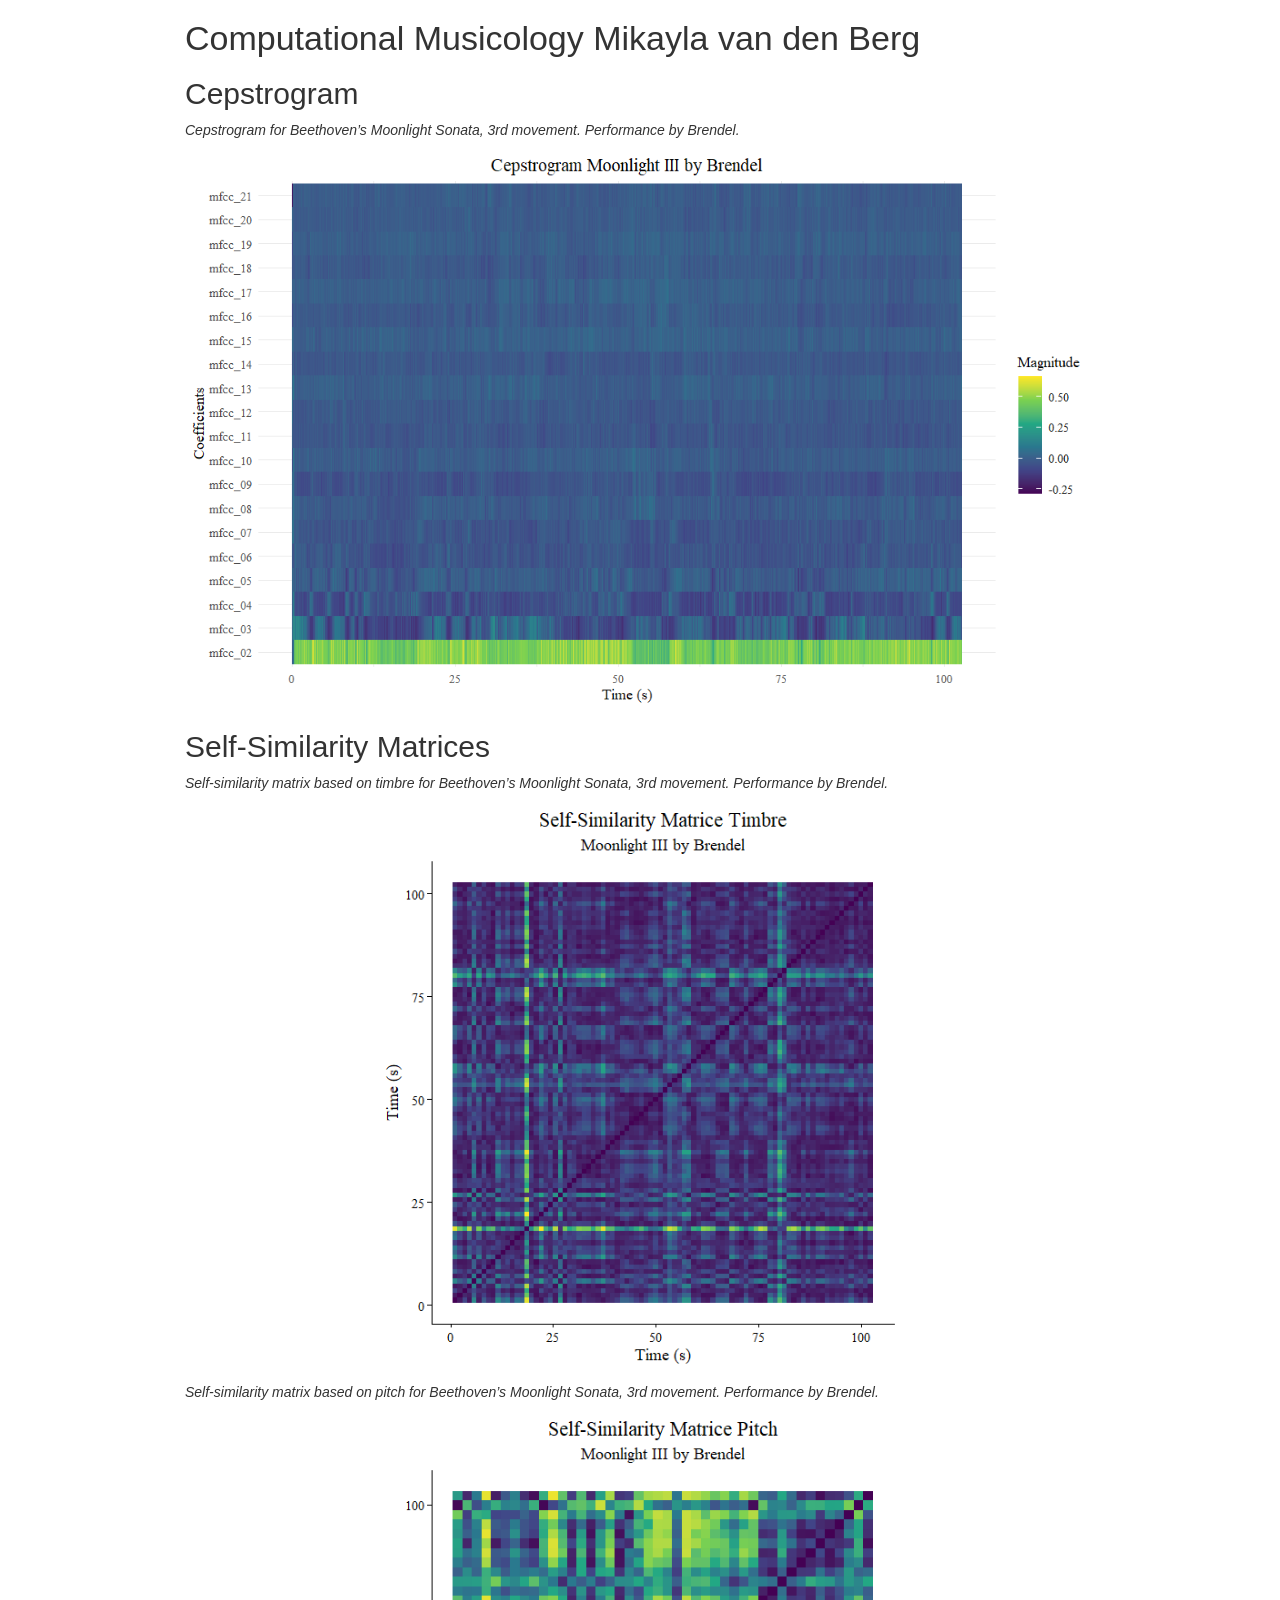
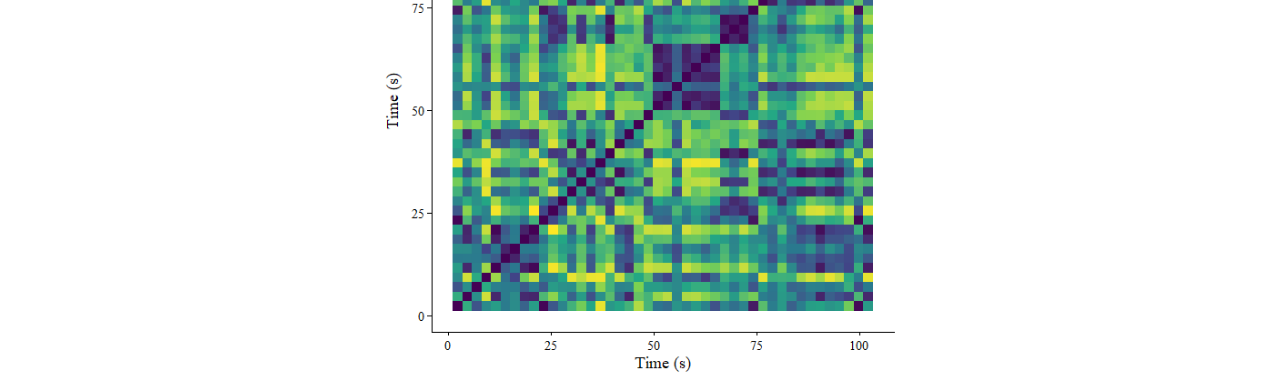
==== README.html @ 820a2ef9 "Initial Commit" ====
<!DOCTYPE html>

<html>

<head>

<meta charset="utf-8" />
<meta name="generator" content="pandoc" />
<meta http-equiv="X-UA-Compatible" content="IE=EDGE" />




<title>README</title>

<script>// Pandoc 2.9 adds attributes on both header and div. We remove the former (to
// be compatible with the behavior of Pandoc < 2.8).
document.addEventListener('DOMContentLoaded', function(e) {
  var hs = document.querySelectorAll("div.section[class*='level'] > :first-child");
  var i, h, a;
  for (i = 0; i < hs.length; i++) {
    h = hs[i];
    if (!/^h[1-6]$/i.test(h.tagName)) continue;  // it should be a header h1-h6
    a = h.attributes;
    while (a.length > 0) h.removeAttribute(a[0].name);
  }
});
</script>
<script>/*! jQuery v3.6.0 | (c) OpenJS Foundation and other contributors | jquery.org/license */
!function(e,t){"use strict";"object"==typeof module&&"object"==typeof module.exports?module.exports=e.document?t(e,!0):function(e){if(!e.document)throw new Error("jQuery requires a window with a document");return t(e)}:t(e)}("undefined"!=typeof window?window:this,function(C,e){"use strict";var t=[],r=Object.getPrototypeOf,s=t.slice,g=t.flat?function(e){return t.flat.call(e)}:function(e){return t.concat.apply([],e)},u=t.push,i=t.indexOf,n={},o=n.toString,v=n.hasOwnProperty,a=v.toString,l=a.call(Object),y={},m=function(e){return"function"==typeof e&&"number"!=typeof e.nodeType&&"function"!=typeof e.item},x=function(e){return null!=e&&e===e.window},E=C.document,c={type:!0,src:!0,nonce:!0,noModule:!0};function b(e,t,n){var r,i,o=(n=n||E).createElement("script");if(o.text=e,t)for(r in c)(i=t[r]||t.getAttribute&&t.getAttribute(r))&&o.setAttribute(r,i);n.head.appendChild(o).parentNode.removeChild(o)}function w(e){return null==e?e+"":"object"==typeof e||"function"==typeof e?n[o.call(e)]||"object":typeof e}var f="3.6.0",S=function(e,t){return new S.fn.init(e,t)};function p(e){var t=!!e&&"length"in e&&e.length,n=w(e);return!m(e)&&!x(e)&&("array"===n||0===t||"number"==typeof t&&0<t&&t-1 in e)}S.fn=S.prototype={jquery:f,constructor:S,length:0,toArray:function(){return s.call(this)},get:function(e){return null==e?s.call(this):e<0?this[e+this.length]:this[e]},pushStack:function(e){var t=S.merge(this.constructor(),e);return t.prevObject=this,t},each:function(e){return S.each(this,e)},map:function(n){return this.pushStack(S.map(this,function(e,t){return n.call(e,t,e)}))},slice:function(){return this.pushStack(s.apply(this,arguments))},first:function(){return this.eq(0)},last:function(){return this.eq(-1)},even:function(){return this.pushStack(S.grep(this,function(e,t){return(t+1)%2}))},odd:function(){return this.pushStack(S.grep(this,function(e,t){return t%2}))},eq:function(e){var t=this.length,n=+e+(e<0?t:0);return this.pushStack(0<=n&&n<t?[this[n]]:[])},end:function(){return this.prevObject||this.constructor()},push:u,sort:t.sort,splice:t.splice},S.extend=S.fn.extend=function(){var e,t,n,r,i,o,a=arguments[0]||{},s=1,u=arguments.length,l=!1;for("boolean"==typeof a&&(l=a,a=arguments[s]||{},s++),"object"==typeof a||m(a)||(a={}),s===u&&(a=this,s--);s<u;s++)if(null!=(e=arguments[s]))for(t in e)r=e[t],"__proto__"!==t&&a!==r&&(l&&r&&(S.isPlainObject(r)||(i=Array.isArray(r)))?(n=a[t],o=i&&!Array.isArray(n)?[]:i||S.isPlainObject(n)?n:{},i=!1,a[t]=S.extend(l,o,r)):void 0!==r&&(a[t]=r));return a},S.extend({expando:"jQuery"+(f+Math.random()).replace(/\D/g,""),isReady:!0,error:function(e){throw new Error(e)},noop:function(){},isPlainObject:function(e){var t,n;return!(!e||"[object Object]"!==o.call(e))&&(!(t=r(e))||"function"==typeof(n=v.call(t,"constructor")&&t.constructor)&&a.call(n)===l)},isEmptyObject:function(e){var t;for(t in e)return!1;return!0},globalEval:function(e,t,n){b(e,{nonce:t&&t.nonce},n)},each:function(e,t){var n,r=0;if(p(e)){for(n=e.length;r<n;r++)if(!1===t.call(e[r],r,e[r]))break}else for(r in e)if(!1===t.call(e[r],r,e[r]))break;return e},makeArray:function(e,t){var n=t||[];return null!=e&&(p(Object(e))?S.merge(n,"string"==typeof e?[e]:e):u.call(n,e)),n},inArray:function(e,t,n){return null==t?-1:i.call(t,e,n)},merge:function(e,t){for(var n=+t.length,r=0,i=e.length;r<n;r++)e[i++]=t[r];return e.length=i,e},grep:function(e,t,n){for(var r=[],i=0,o=e.length,a=!n;i<o;i++)!t(e[i],i)!==a&&r.push(e[i]);return r},map:function(e,t,n){var r,i,o=0,a=[];if(p(e))for(r=e.length;o<r;o++)null!=(i=t(e[o],o,n))&&a.push(i);else for(o in e)null!=(i=t(e[o],o,n))&&a.push(i);return g(a)},guid:1,support:y}),"function"==typeof Symbol&&(S.fn[Symbol.iterator]=t[Symbol.iterator]),S.each("Boolean Number String Function Array Date RegExp Object Error Symbol".split(" "),function(e,t){n["[object "+t+"]"]=t.toLowerCase()});var d=function(n){var e,d,b,o,i,h,f,g,w,u,l,T,C,a,E,v,s,c,y,S="sizzle"+1*new Date,p=n.document,k=0,r=0,m=ue(),x=ue(),A=ue(),N=ue(),j=function(e,t){return e===t&&(l=!0),0},D={}.hasOwnProperty,t=[],q=t.pop,L=t.push,H=t.push,O=t.slice,P=function(e,t){for(var n=0,r=e.length;n<r;n++)if(e[n]===t)return n;return-1},R="checked|selected|async|autofocus|autoplay|controls|defer|disabled|hidden|ismap|loop|multiple|open|readonly|required|scoped",M="[\\x20\\t\\r\\n\\f]",I="(?:\\\\[\\da-fA-F]{1,6}"+M+"?|\\\\[^\\r\\n\\f]|[\\w-]|[^\0-\\x7f])+",W="\\["+M+"*("+I+")(?:"+M+"*([*^$|!~]?=)"+M+"*(?:'((?:\\\\.|[^\\\\'])*)'|\"((?:\\\\.|[^\\\\\"])*)\"|("+I+"))|)"+M+"*\\]",F=":("+I+")(?:\\((('((?:\\\\.|[^\\\\'])*)'|\"((?:\\\\.|[^\\\\\"])*)\")|((?:\\\\.|[^\\\\()[\\]]|"+W+")*)|.*)\\)|)",B=new RegExp(M+"+","g"),$=new RegExp("^"+M+"+|((?:^|[^\\\\])(?:\\\\.)*)"+M+"+$","g"),_=new RegExp("^"+M+"*,"+M+"*"),z=new RegExp("^"+M+"*([>+~]|"+M+")"+M+"*"),U=new RegExp(M+"|>"),X=new RegExp(F),V=new RegExp("^"+I+"$"),G={ID:new RegExp("^#("+I+")"),CLASS:new RegExp("^\\.("+I+")"),TAG:new RegExp("^("+I+"|[*])"),ATTR:new RegExp("^"+W),PSEUDO:new RegExp("^"+F),CHILD:new RegExp("^:(only|first|last|nth|nth-last)-(child|of-type)(?:\\("+M+"*(even|odd|(([+-]|)(\\d*)n|)"+M+"*(?:([+-]|)"+M+"*(\\d+)|))"+M+"*\\)|)","i"),bool:new RegExp("^(?:"+R+")$","i"),needsContext:new RegExp("^"+M+"*[>+~]|:(even|odd|eq|gt|lt|nth|first|last)(?:\\("+M+"*((?:-\\d)?\\d*)"+M+"*\\)|)(?=[^-]|$)","i")},Y=/HTML$/i,Q=/^(?:input|select|textarea|button)$/i,J=/^h\d$/i,K=/^[^{]+\{\s*\[native \w/,Z=/^(?:#([\w-]+)|(\w+)|\.([\w-]+))$/,ee=/[+~]/,te=new RegExp("\\\\[\\da-fA-F]{1,6}"+M+"?|\\\\([^\\r\\n\\f])","g"),ne=function(e,t){var n="0x"+e.slice(1)-65536;return t||(n<0?String.fromCharCode(n+65536):String.fromCharCode(n>>10|55296,1023&n|56320))},re=/([\0-\x1f\x7f]|^-?\d)|^-$|[^\0-\x1f\x7f-\uFFFF\w-]/g,ie=function(e,t){return t?"\0"===e?"\ufffd":e.slice(0,-1)+"\\"+e.charCodeAt(e.length-1).toString(16)+" ":"\\"+e},oe=function(){T()},ae=be(function(e){return!0===e.disabled&&"fieldset"===e.nodeName.toLowerCase()},{dir:"parentNode",next:"legend"});try{H.apply(t=O.call(p.childNodes),p.childNodes),t[p.childNodes.length].nodeType}catch(e){H={apply:t.length?function(e,t){L.apply(e,O.call(t))}:function(e,t){var n=e.length,r=0;while(e[n++]=t[r++]);e.length=n-1}}}function se(t,e,n,r){var i,o,a,s,u,l,c,f=e&&e.ownerDocument,p=e?e.nodeType:9;if(n=n||[],"string"!=typeof t||!t||1!==p&&9!==p&&11!==p)return n;if(!r&&(T(e),e=e||C,E)){if(11!==p&&(u=Z.exec(t)))if(i=u[1]){if(9===p){if(!(a=e.getElementById(i)))return n;if(a.id===i)return n.push(a),n}else if(f&&(a=f.getElementById(i))&&y(e,a)&&a.id===i)return n.push(a),n}else{if(u[2])return H.apply(n,e.getElementsByTagName(t)),n;if((i=u[3])&&d.getElementsByClassName&&e.getElementsByClassName)return H.apply(n,e.getElementsByClassName(i)),n}if(d.qsa&&!N[t+" "]&&(!v||!v.test(t))&&(1!==p||"object"!==e.nodeName.toLowerCase())){if(c=t,f=e,1===p&&(U.test(t)||z.test(t))){(f=ee.test(t)&&ye(e.parentNode)||e)===e&&d.scope||((s=e.getAttribute("id"))?s=s.replace(re,ie):e.setAttribute("id",s=S)),o=(l=h(t)).length;while(o--)l[o]=(s?"#"+s:":scope")+" "+xe(l[o]);c=l.join(",")}try{return H.apply(n,f.querySelectorAll(c)),n}catch(e){N(t,!0)}finally{s===S&&e.removeAttribute("id")}}}return g(t.replace($,"$1"),e,n,r)}function ue(){var r=[];return function e(t,n){return r.push(t+" ")>b.cacheLength&&delete e[r.shift()],e[t+" "]=n}}function le(e){return e[S]=!0,e}function ce(e){var t=C.createElement("fieldset");try{return!!e(t)}catch(e){return!1}finally{t.parentNode&&t.parentNode.removeChild(t),t=null}}function fe(e,t){var n=e.split("|"),r=n.length;while(r--)b.attrHandle[n[r]]=t}function pe(e,t){var n=t&&e,r=n&&1===e.nodeType&&1===t.nodeType&&e.sourceIndex-t.sourceIndex;if(r)return r;if(n)while(n=n.nextSibling)if(n===t)return-1;return e?1:-1}function de(t){return function(e){return"input"===e.nodeName.toLowerCase()&&e.type===t}}function he(n){return function(e){var t=e.nodeName.toLowerCase();return("input"===t||"button"===t)&&e.type===n}}function ge(t){return function(e){return"form"in e?e.parentNode&&!1===e.disabled?"label"in e?"label"in e.parentNode?e.parentNode.disabled===t:e.disabled===t:e.isDisabled===t||e.isDisabled!==!t&&ae(e)===t:e.disabled===t:"label"in e&&e.disabled===t}}function ve(a){return le(function(o){return o=+o,le(function(e,t){var n,r=a([],e.length,o),i=r.length;while(i--)e[n=r[i]]&&(e[n]=!(t[n]=e[n]))})})}function ye(e){return e&&"undefined"!=typeof e.getElementsByTagName&&e}for(e in d=se.support={},i=se.isXML=function(e){var t=e&&e.namespaceURI,n=e&&(e.ownerDocument||e).documentElement;return!Y.test(t||n&&n.nodeName||"HTML")},T=se.setDocument=function(e){var t,n,r=e?e.ownerDocument||e:p;return r!=C&&9===r.nodeType&&r.documentElement&&(a=(C=r).documentElement,E=!i(C),p!=C&&(n=C.defaultView)&&n.top!==n&&(n.addEventListener?n.addEventListener("unload",oe,!1):n.attachEvent&&n.attachEvent("onunload",oe)),d.scope=ce(function(e){return a.appendChild(e).appendChild(C.createElement("div")),"undefined"!=typeof e.querySelectorAll&&!e.querySelectorAll(":scope fieldset div").length}),d.attributes=ce(function(e){return e.className="i",!e.getAttribute("className")}),d.getElementsByTagName=ce(function(e){return e.appendChild(C.createComment("")),!e.getElementsByTagName("*").length}),d.getElementsByClassName=K.test(C.getElementsByClassName),d.getById=ce(function(e){return a.appendChild(e).id=S,!C.getElementsByName||!C.getElementsByName(S).length}),d.getById?(b.filter.ID=function(e){var t=e.replace(te,ne);return function(e){return e.getAttribute("id")===t}},b.find.ID=function(e,t){if("undefined"!=typeof t.getElementById&&E){var n=t.getElementById(e);return n?[n]:[]}}):(b.filter.ID=function(e){var n=e.replace(te,ne);return function(e){var t="undefined"!=typeof e.getAttributeNode&&e.getAttributeNode("id");return t&&t.value===n}},b.find.ID=function(e,t){if("undefined"!=typeof t.getElementById&&E){var n,r,i,o=t.getElementById(e);if(o){if((n=o.getAttributeNode("id"))&&n.value===e)return[o];i=t.getElementsByName(e),r=0;while(o=i[r++])if((n=o.getAttributeNode("id"))&&n.value===e)return[o]}return[]}}),b.find.TAG=d.getElementsByTagName?function(e,t){return"undefined"!=typeof t.getElementsByTagName?t.getElementsByTagName(e):d.qsa?t.querySelectorAll(e):void 0}:function(e,t){var n,r=[],i=0,o=t.getElementsByTagName(e);if("*"===e){while(n=o[i++])1===n.nodeType&&r.push(n);return r}return o},b.find.CLASS=d.getElementsByClassName&&function(e,t){if("undefined"!=typeof t.getElementsByClassName&&E)return t.getElementsByClassName(e)},s=[],v=[],(d.qsa=K.test(C.querySelectorAll))&&(ce(function(e){var t;a.appendChild(e).innerHTML="<a id='"+S+"'></a><select id='"+S+"-\r\\' msallowcapture=''><option selected=''></option></select>",e.querySelectorAll("[msallowcapture^='']").length&&v.push("[*^$]="+M+"*(?:''|\"\")"),e.querySelectorAll("[selected]").length||v.push("\\["+M+"*(?:value|"+R+")"),e.querySelectorAll("[id~="+S+"-]").length||v.push("~="),(t=C.createElement("input")).setAttribute("name",""),e.appendChild(t),e.querySelectorAll("[name='']").length||v.push("\\["+M+"*name"+M+"*="+M+"*(?:''|\"\")"),e.querySelectorAll(":checked").length||v.push(":checked"),e.querySelectorAll("a#"+S+"+*").length||v.push(".#.+[+~]"),e.querySelectorAll("\\\f"),v.push("[\\r\\n\\f]")}),ce(function(e){e.innerHTML="<a href='' disabled='disabled'></a><select disabled='disabled'><option/></select>";var t=C.createElement("input");t.setAttribute("type","hidden"),e.appendChild(t).setAttribute("name","D"),e.querySelectorAll("[name=d]").length&&v.push("name"+M+"*[*^$|!~]?="),2!==e.querySelectorAll(":enabled").length&&v.push(":enabled",":disabled"),a.appendChild(e).disabled=!0,2!==e.querySelectorAll(":disabled").length&&v.push(":enabled",":disabled"),e.querySelectorAll("*,:x"),v.push(",.*:")})),(d.matchesSelector=K.test(c=a.matches||a.webkitMatchesSelector||a.mozMatchesSelector||a.oMatchesSelector||a.msMatchesSelector))&&ce(function(e){d.disconnectedMatch=c.call(e,"*"),c.call(e,"[s!='']:x"),s.push("!=",F)}),v=v.length&&new RegExp(v.join("|")),s=s.length&&new RegExp(s.join("|")),t=K.test(a.compareDocumentPosition),y=t||K.test(a.contains)?function(e,t){var n=9===e.nodeType?e.documentElement:e,r=t&&t.parentNode;return e===r||!(!r||1!==r.nodeType||!(n.contains?n.contains(r):e.compareDocumentPosition&&16&e.compareDocumentPosition(r)))}:function(e,t){if(t)while(t=t.parentNode)if(t===e)return!0;return!1},j=t?function(e,t){if(e===t)return l=!0,0;var n=!e.compareDocumentPosition-!t.compareDocumentPosition;return n||(1&(n=(e.ownerDocument||e)==(t.ownerDocument||t)?e.compareDocumentPosition(t):1)||!d.sortDetached&&t.compareDocumentPosition(e)===n?e==C||e.ownerDocument==p&&y(p,e)?-1:t==C||t.ownerDocument==p&&y(p,t)?1:u?P(u,e)-P(u,t):0:4&n?-1:1)}:function(e,t){if(e===t)return l=!0,0;var n,r=0,i=e.parentNode,o=t.parentNode,a=[e],s=[t];if(!i||!o)return e==C?-1:t==C?1:i?-1:o?1:u?P(u,e)-P(u,t):0;if(i===o)return pe(e,t);n=e;while(n=n.parentNode)a.unshift(n);n=t;while(n=n.parentNode)s.unshift(n);while(a[r]===s[r])r++;return r?pe(a[r],s[r]):a[r]==p?-1:s[r]==p?1:0}),C},se.matches=function(e,t){return se(e,null,null,t)},se.matchesSelector=function(e,t){if(T(e),d.matchesSelector&&E&&!N[t+" "]&&(!s||!s.test(t))&&(!v||!v.test(t)))try{var n=c.call(e,t);if(n||d.disconnectedMatch||e.document&&11!==e.document.nodeType)return n}catch(e){N(t,!0)}return 0<se(t,C,null,[e]).length},se.contains=function(e,t){return(e.ownerDocument||e)!=C&&T(e),y(e,t)},se.attr=function(e,t){(e.ownerDocument||e)!=C&&T(e);var n=b.attrHandle[t.toLowerCase()],r=n&&D.call(b.attrHandle,t.toLowerCase())?n(e,t,!E):void 0;return void 0!==r?r:d.attributes||!E?e.getAttribute(t):(r=e.getAttributeNode(t))&&r.specified?r.value:null},se.escape=function(e){return(e+"").replace(re,ie)},se.error=function(e){throw new Error("Syntax error, unrecognized expression: "+e)},se.uniqueSort=function(e){var t,n=[],r=0,i=0;if(l=!d.detectDuplicates,u=!d.sortStable&&e.slice(0),e.sort(j),l){while(t=e[i++])t===e[i]&&(r=n.push(i));while(r--)e.splice(n[r],1)}return u=null,e},o=se.getText=function(e){var t,n="",r=0,i=e.nodeType;if(i){if(1===i||9===i||11===i){if("string"==typeof e.textContent)return e.textContent;for(e=e.firstChild;e;e=e.nextSibling)n+=o(e)}else if(3===i||4===i)return e.nodeValue}else while(t=e[r++])n+=o(t);return n},(b=se.selectors={cacheLength:50,createPseudo:le,match:G,attrHandle:{},find:{},relative:{">":{dir:"parentNode",first:!0}," ":{dir:"parentNode"},"+":{dir:"previousSibling",first:!0},"~":{dir:"previousSibling"}},preFilter:{ATTR:function(e){return e[1]=e[1].replace(te,ne),e[3]=(e[3]||e[4]||e[5]||"").replace(te,ne),"~="===e[2]&&(e[3]=" "+e[3]+" "),e.slice(0,4)},CHILD:function(e){return e[1]=e[1].toLowerCase(),"nth"===e[1].slice(0,3)?(e[3]||se.error(e[0]),e[4]=+(e[4]?e[5]+(e[6]||1):2*("even"===e[3]||"odd"===e[3])),e[5]=+(e[7]+e[8]||"odd"===e[3])):e[3]&&se.error(e[0]),e},PSEUDO:function(e){var t,n=!e[6]&&e[2];return G.CHILD.test(e[0])?null:(e[3]?e[2]=e[4]||e[5]||"":n&&X.test(n)&&(t=h(n,!0))&&(t=n.indexOf(")",n.length-t)-n.length)&&(e[0]=e[0].slice(0,t),e[2]=n.slice(0,t)),e.slice(0,3))}},filter:{TAG:function(e){var t=e.replace(te,ne).toLowerCase();return"*"===e?function(){return!0}:function(e){return e.nodeName&&e.nodeName.toLowerCase()===t}},CLASS:function(e){var t=m[e+" "];return t||(t=new RegExp("(^|"+M+")"+e+"("+M+"|$)"))&&m(e,function(e){return t.test("string"==typeof e.className&&e.className||"undefined"!=typeof e.getAttribute&&e.getAttribute("class")||"")})},ATTR:function(n,r,i){return function(e){var t=se.attr(e,n);return null==t?"!="===r:!r||(t+="","="===r?t===i:"!="===r?t!==i:"^="===r?i&&0===t.indexOf(i):"*="===r?i&&-1<t.indexOf(i):"$="===r?i&&t.slice(-i.length)===i:"~="===r?-1<(" "+t.replace(B," ")+" ").indexOf(i):"|="===r&&(t===i||t.slice(0,i.length+1)===i+"-"))}},CHILD:function(h,e,t,g,v){var y="nth"!==h.slice(0,3),m="last"!==h.slice(-4),x="of-type"===e;return 1===g&&0===v?function(e){return!!e.parentNode}:function(e,t,n){var r,i,o,a,s,u,l=y!==m?"nextSibling":"previousSibling",c=e.parentNode,f=x&&e.nodeName.toLowerCase(),p=!n&&!x,d=!1;if(c){if(y){while(l){a=e;while(a=a[l])if(x?a.nodeName.toLowerCase()===f:1===a.nodeType)return!1;u=l="only"===h&&!u&&"nextSibling"}return!0}if(u=[m?c.firstChild:c.lastChild],m&&p){d=(s=(r=(i=(o=(a=c)[S]||(a[S]={}))[a.uniqueID]||(o[a.uniqueID]={}))[h]||[])[0]===k&&r[1])&&r[2],a=s&&c.childNodes[s];while(a=++s&&a&&a[l]||(d=s=0)||u.pop())if(1===a.nodeType&&++d&&a===e){i[h]=[k,s,d];break}}else if(p&&(d=s=(r=(i=(o=(a=e)[S]||(a[S]={}))[a.uniqueID]||(o[a.uniqueID]={}))[h]||[])[0]===k&&r[1]),!1===d)while(a=++s&&a&&a[l]||(d=s=0)||u.pop())if((x?a.nodeName.toLowerCase()===f:1===a.nodeType)&&++d&&(p&&((i=(o=a[S]||(a[S]={}))[a.uniqueID]||(o[a.uniqueID]={}))[h]=[k,d]),a===e))break;return(d-=v)===g||d%g==0&&0<=d/g}}},PSEUDO:function(e,o){var t,a=b.pseudos[e]||b.setFilters[e.toLowerCase()]||se.error("unsupported pseudo: "+e);return a[S]?a(o):1<a.length?(t=[e,e,"",o],b.setFilters.hasOwnProperty(e.toLowerCase())?le(function(e,t){var n,r=a(e,o),i=r.length;while(i--)e[n=P(e,r[i])]=!(t[n]=r[i])}):function(e){return a(e,0,t)}):a}},pseudos:{not:le(function(e){var r=[],i=[],s=f(e.replace($,"$1"));return s[S]?le(function(e,t,n,r){var i,o=s(e,null,r,[]),a=e.length;while(a--)(i=o[a])&&(e[a]=!(t[a]=i))}):function(e,t,n){return r[0]=e,s(r,null,n,i),r[0]=null,!i.pop()}}),has:le(function(t){return function(e){return 0<se(t,e).length}}),contains:le(function(t){return t=t.replace(te,ne),function(e){return-1<(e.textContent||o(e)).indexOf(t)}}),lang:le(function(n){return V.test(n||"")||se.error("unsupported lang: "+n),n=n.replace(te,ne).toLowerCase(),function(e){var t;do{if(t=E?e.lang:e.getAttribute("xml:lang")||e.getAttribute("lang"))return(t=t.toLowerCase())===n||0===t.indexOf(n+"-")}while((e=e.parentNode)&&1===e.nodeType);return!1}}),target:function(e){var t=n.location&&n.location.hash;return t&&t.slice(1)===e.id},root:function(e){return e===a},focus:function(e){return e===C.activeElement&&(!C.hasFocus||C.hasFocus())&&!!(e.type||e.href||~e.tabIndex)},enabled:ge(!1),disabled:ge(!0),checked:function(e){var t=e.nodeName.toLowerCase();return"input"===t&&!!e.checked||"option"===t&&!!e.selected},selected:function(e){return e.parentNode&&e.parentNode.selectedIndex,!0===e.selected},empty:function(e){for(e=e.firstChild;e;e=e.nextSibling)if(e.nodeType<6)return!1;return!0},parent:function(e){return!b.pseudos.empty(e)},header:function(e){return J.test(e.nodeName)},input:function(e){return Q.test(e.nodeName)},button:function(e){var t=e.nodeName.toLowerCase();return"input"===t&&"button"===e.type||"button"===t},text:function(e){var t;return"input"===e.nodeName.toLowerCase()&&"text"===e.type&&(null==(t=e.getAttribute("type"))||"text"===t.toLowerCase())},first:ve(function(){return[0]}),last:ve(function(e,t){return[t-1]}),eq:ve(function(e,t,n){return[n<0?n+t:n]}),even:ve(function(e,t){for(var n=0;n<t;n+=2)e.push(n);return e}),odd:ve(function(e,t){for(var n=1;n<t;n+=2)e.push(n);return e}),lt:ve(function(e,t,n){for(var r=n<0?n+t:t<n?t:n;0<=--r;)e.push(r);return e}),gt:ve(function(e,t,n){for(var r=n<0?n+t:n;++r<t;)e.push(r);return e})}}).pseudos.nth=b.pseudos.eq,{radio:!0,checkbox:!0,file:!0,password:!0,image:!0})b.pseudos[e]=de(e);for(e in{submit:!0,reset:!0})b.pseudos[e]=he(e);function me(){}function xe(e){for(var t=0,n=e.length,r="";t<n;t++)r+=e[t].value;return r}function be(s,e,t){var u=e.dir,l=e.next,c=l||u,f=t&&"parentNode"===c,p=r++;return e.first?function(e,t,n){while(e=e[u])if(1===e.nodeType||f)return s(e,t,n);return!1}:function(e,t,n){var r,i,o,a=[k,p];if(n){while(e=e[u])if((1===e.nodeType||f)&&s(e,t,n))return!0}else while(e=e[u])if(1===e.nodeType||f)if(i=(o=e[S]||(e[S]={}))[e.uniqueID]||(o[e.uniqueID]={}),l&&l===e.nodeName.toLowerCase())e=e[u]||e;else{if((r=i[c])&&r[0]===k&&r[1]===p)return a[2]=r[2];if((i[c]=a)[2]=s(e,t,n))return!0}return!1}}function we(i){return 1<i.length?function(e,t,n){var r=i.length;while(r--)if(!i[r](e,t,n))return!1;return!0}:i[0]}function Te(e,t,n,r,i){for(var o,a=[],s=0,u=e.length,l=null!=t;s<u;s++)(o=e[s])&&(n&&!n(o,r,i)||(a.push(o),l&&t.push(s)));return a}function Ce(d,h,g,v,y,e){return v&&!v[S]&&(v=Ce(v)),y&&!y[S]&&(y=Ce(y,e)),le(function(e,t,n,r){var i,o,a,s=[],u=[],l=t.length,c=e||function(e,t,n){for(var r=0,i=t.length;r<i;r++)se(e,t[r],n);return n}(h||"*",n.nodeType?[n]:n,[]),f=!d||!e&&h?c:Te(c,s,d,n,r),p=g?y||(e?d:l||v)?[]:t:f;if(g&&g(f,p,n,r),v){i=Te(p,u),v(i,[],n,r),o=i.length;while(o--)(a=i[o])&&(p[u[o]]=!(f[u[o]]=a))}if(e){if(y||d){if(y){i=[],o=p.length;while(o--)(a=p[o])&&i.push(f[o]=a);y(null,p=[],i,r)}o=p.length;while(o--)(a=p[o])&&-1<(i=y?P(e,a):s[o])&&(e[i]=!(t[i]=a))}}else p=Te(p===t?p.splice(l,p.length):p),y?y(null,t,p,r):H.apply(t,p)})}function Ee(e){for(var i,t,n,r=e.length,o=b.relative[e[0].type],a=o||b.relative[" "],s=o?1:0,u=be(function(e){return e===i},a,!0),l=be(function(e){return-1<P(i,e)},a,!0),c=[function(e,t,n){var r=!o&&(n||t!==w)||((i=t).nodeType?u(e,t,n):l(e,t,n));return i=null,r}];s<r;s++)if(t=b.relative[e[s].type])c=[be(we(c),t)];else{if((t=b.filter[e[s].type].apply(null,e[s].matches))[S]){for(n=++s;n<r;n++)if(b.relative[e[n].type])break;return Ce(1<s&&we(c),1<s&&xe(e.slice(0,s-1).concat({value:" "===e[s-2].type?"*":""})).replace($,"$1"),t,s<n&&Ee(e.slice(s,n)),n<r&&Ee(e=e.slice(n)),n<r&&xe(e))}c.push(t)}return we(c)}return me.prototype=b.filters=b.pseudos,b.setFilters=new me,h=se.tokenize=function(e,t){var n,r,i,o,a,s,u,l=x[e+" "];if(l)return t?0:l.slice(0);a=e,s=[],u=b.preFilter;while(a){for(o in n&&!(r=_.exec(a))||(r&&(a=a.slice(r[0].length)||a),s.push(i=[])),n=!1,(r=z.exec(a))&&(n=r.shift(),i.push({value:n,type:r[0].replace($," ")}),a=a.slice(n.length)),b.filter)!(r=G[o].exec(a))||u[o]&&!(r=u[o](r))||(n=r.shift(),i.push({value:n,type:o,matches:r}),a=a.slice(n.length));if(!n)break}return t?a.length:a?se.error(e):x(e,s).slice(0)},f=se.compile=function(e,t){var n,v,y,m,x,r,i=[],o=[],a=A[e+" "];if(!a){t||(t=h(e)),n=t.length;while(n--)(a=Ee(t[n]))[S]?i.push(a):o.push(a);(a=A(e,(v=o,m=0<(y=i).length,x=0<v.length,r=function(e,t,n,r,i){var o,a,s,u=0,l="0",c=e&&[],f=[],p=w,d=e||x&&b.find.TAG("*",i),h=k+=null==p?1:Math.random()||.1,g=d.length;for(i&&(w=t==C||t||i);l!==g&&null!=(o=d[l]);l++){if(x&&o){a=0,t||o.ownerDocument==C||(T(o),n=!E);while(s=v[a++])if(s(o,t||C,n)){r.push(o);break}i&&(k=h)}m&&((o=!s&&o)&&u--,e&&c.push(o))}if(u+=l,m&&l!==u){a=0;while(s=y[a++])s(c,f,t,n);if(e){if(0<u)while(l--)c[l]||f[l]||(f[l]=q.call(r));f=Te(f)}H.apply(r,f),i&&!e&&0<f.length&&1<u+y.length&&se.uniqueSort(r)}return i&&(k=h,w=p),c},m?le(r):r))).selector=e}return a},g=se.select=function(e,t,n,r){var i,o,a,s,u,l="function"==typeof e&&e,c=!r&&h(e=l.selector||e);if(n=n||[],1===c.length){if(2<(o=c[0]=c[0].slice(0)).length&&"ID"===(a=o[0]).type&&9===t.nodeType&&E&&b.relative[o[1].type]){if(!(t=(b.find.ID(a.matches[0].replace(te,ne),t)||[])[0]))return n;l&&(t=t.parentNode),e=e.slice(o.shift().value.length)}i=G.needsContext.test(e)?0:o.length;while(i--){if(a=o[i],b.relative[s=a.type])break;if((u=b.find[s])&&(r=u(a.matches[0].replace(te,ne),ee.test(o[0].type)&&ye(t.parentNode)||t))){if(o.splice(i,1),!(e=r.length&&xe(o)))return H.apply(n,r),n;break}}}return(l||f(e,c))(r,t,!E,n,!t||ee.test(e)&&ye(t.parentNode)||t),n},d.sortStable=S.split("").sort(j).join("")===S,d.detectDuplicates=!!l,T(),d.sortDetached=ce(function(e){return 1&e.compareDocumentPosition(C.createElement("fieldset"))}),ce(function(e){return e.innerHTML="<a href='#'></a>","#"===e.firstChild.getAttribute("href")})||fe("type|href|height|width",function(e,t,n){if(!n)return e.getAttribute(t,"type"===t.toLowerCase()?1:2)}),d.attributes&&ce(function(e){return e.innerHTML="<input/>",e.firstChild.setAttribute("value",""),""===e.firstChild.getAttribute("value")})||fe("value",function(e,t,n){if(!n&&"input"===e.nodeName.toLowerCase())return e.defaultValue}),ce(function(e){return null==e.getAttribute("disabled")})||fe(R,function(e,t,n){var r;if(!n)return!0===e[t]?t.toLowerCase():(r=e.getAttributeNode(t))&&r.specified?r.value:null}),se}(C);S.find=d,S.expr=d.selectors,S.expr[":"]=S.expr.pseudos,S.uniqueSort=S.unique=d.uniqueSort,S.text=d.getText,S.isXMLDoc=d.isXML,S.contains=d.contains,S.escapeSelector=d.escape;var h=function(e,t,n){var r=[],i=void 0!==n;while((e=e[t])&&9!==e.nodeType)if(1===e.nodeType){if(i&&S(e).is(n))break;r.push(e)}return r},T=function(e,t){for(var n=[];e;e=e.nextSibling)1===e.nodeType&&e!==t&&n.push(e);return n},k=S.expr.match.needsContext;function A(e,t){return e.nodeName&&e.nodeName.toLowerCase()===t.toLowerCase()}var N=/^<([a-z][^\/\0>:\x20\t\r\n\f]*)[\x20\t\r\n\f]*\/?>(?:<\/\1>|)$/i;function j(e,n,r){return m(n)?S.grep(e,function(e,t){return!!n.call(e,t,e)!==r}):n.nodeType?S.grep(e,function(e){return e===n!==r}):"string"!=typeof n?S.grep(e,function(e){return-1<i.call(n,e)!==r}):S.filter(n,e,r)}S.filter=function(e,t,n){var r=t[0];return n&&(e=":not("+e+")"),1===t.length&&1===r.nodeType?S.find.matchesSelector(r,e)?[r]:[]:S.find.matches(e,S.grep(t,function(e){return 1===e.nodeType}))},S.fn.extend({find:function(e){var t,n,r=this.length,i=this;if("string"!=typeof e)return this.pushStack(S(e).filter(function(){for(t=0;t<r;t++)if(S.contains(i[t],this))return!0}));for(n=this.pushStack([]),t=0;t<r;t++)S.find(e,i[t],n);return 1<r?S.uniqueSort(n):n},filter:function(e){return this.pushStack(j(this,e||[],!1))},not:function(e){return this.pushStack(j(this,e||[],!0))},is:function(e){return!!j(this,"string"==typeof e&&k.test(e)?S(e):e||[],!1).length}});var D,q=/^(?:\s*(<[\w\W]+>)[^>]*|#([\w-]+))$/;(S.fn.init=function(e,t,n){var r,i;if(!e)return this;if(n=n||D,"string"==typeof e){if(!(r="<"===e[0]&&">"===e[e.length-1]&&3<=e.length?[null,e,null]:q.exec(e))||!r[1]&&t)return!t||t.jquery?(t||n).find(e):this.constructor(t).find(e);if(r[1]){if(t=t instanceof S?t[0]:t,S.merge(this,S.parseHTML(r[1],t&&t.nodeType?t.ownerDocument||t:E,!0)),N.test(r[1])&&S.isPlainObject(t))for(r in t)m(this[r])?this[r](t[r]):this.attr(r,t[r]);return this}return(i=E.getElementById(r[2]))&&(this[0]=i,this.length=1),this}return e.nodeType?(this[0]=e,this.length=1,this):m(e)?void 0!==n.ready?n.ready(e):e(S):S.makeArray(e,this)}).prototype=S.fn,D=S(E);var L=/^(?:parents|prev(?:Until|All))/,H={children:!0,contents:!0,next:!0,prev:!0};function O(e,t){while((e=e[t])&&1!==e.nodeType);return e}S.fn.extend({has:function(e){var t=S(e,this),n=t.length;return this.filter(function(){for(var e=0;e<n;e++)if(S.contains(this,t[e]))return!0})},closest:function(e,t){var n,r=0,i=this.length,o=[],a="string"!=typeof e&&S(e);if(!k.test(e))for(;r<i;r++)for(n=this[r];n&&n!==t;n=n.parentNode)if(n.nodeType<11&&(a?-1<a.index(n):1===n.nodeType&&S.find.matchesSelector(n,e))){o.push(n);break}return this.pushStack(1<o.length?S.uniqueSort(o):o)},index:function(e){return e?"string"==typeof e?i.call(S(e),this[0]):i.call(this,e.jquery?e[0]:e):this[0]&&this[0].parentNode?this.first().prevAll().length:-1},add:function(e,t){return this.pushStack(S.uniqueSort(S.merge(this.get(),S(e,t))))},addBack:function(e){return this.add(null==e?this.prevObject:this.prevObject.filter(e))}}),S.each({parent:function(e){var t=e.parentNode;return t&&11!==t.nodeType?t:null},parents:function(e){return h(e,"parentNode")},parentsUntil:function(e,t,n){return h(e,"parentNode",n)},next:function(e){return O(e,"nextSibling")},prev:function(e){return O(e,"previousSibling")},nextAll:function(e){return h(e,"nextSibling")},prevAll:function(e){return h(e,"previousSibling")},nextUntil:function(e,t,n){return h(e,"nextSibling",n)},prevUntil:function(e,t,n){return h(e,"previousSibling",n)},siblings:function(e){return T((e.parentNode||{}).firstChild,e)},children:function(e){return T(e.firstChild)},contents:function(e){return null!=e.contentDocument&&r(e.contentDocument)?e.contentDocument:(A(e,"template")&&(e=e.content||e),S.merge([],e.childNodes))}},function(r,i){S.fn[r]=function(e,t){var n=S.map(this,i,e);return"Until"!==r.slice(-5)&&(t=e),t&&"string"==typeof t&&(n=S.filter(t,n)),1<this.length&&(H[r]||S.uniqueSort(n),L.test(r)&&n.reverse()),this.pushStack(n)}});var P=/[^\x20\t\r\n\f]+/g;function R(e){return e}function M(e){throw e}function I(e,t,n,r){var i;try{e&&m(i=e.promise)?i.call(e).done(t).fail(n):e&&m(i=e.then)?i.call(e,t,n):t.apply(void 0,[e].slice(r))}catch(e){n.apply(void 0,[e])}}S.Callbacks=function(r){var e,n;r="string"==typeof r?(e=r,n={},S.each(e.match(P)||[],function(e,t){n[t]=!0}),n):S.extend({},r);var i,t,o,a,s=[],u=[],l=-1,c=function(){for(a=a||r.once,o=i=!0;u.length;l=-1){t=u.shift();while(++l<s.length)!1===s[l].apply(t[0],t[1])&&r.stopOnFalse&&(l=s.length,t=!1)}r.memory||(t=!1),i=!1,a&&(s=t?[]:"")},f={add:function(){return s&&(t&&!i&&(l=s.length-1,u.push(t)),function n(e){S.each(e,function(e,t){m(t)?r.unique&&f.has(t)||s.push(t):t&&t.length&&"string"!==w(t)&&n(t)})}(arguments),t&&!i&&c()),this},remove:function(){return S.each(arguments,function(e,t){var n;while(-1<(n=S.inArray(t,s,n)))s.splice(n,1),n<=l&&l--}),this},has:function(e){return e?-1<S.inArray(e,s):0<s.length},empty:function(){return s&&(s=[]),this},disable:function(){return a=u=[],s=t="",this},disabled:function(){return!s},lock:function(){return a=u=[],t||i||(s=t=""),this},locked:function(){return!!a},fireWith:function(e,t){return a||(t=[e,(t=t||[]).slice?t.slice():t],u.push(t),i||c()),this},fire:function(){return f.fireWith(this,arguments),this},fired:function(){return!!o}};return f},S.extend({Deferred:function(e){var o=[["notify","progress",S.Callbacks("memory"),S.Callbacks("memory"),2],["resolve","done",S.Callbacks("once memory"),S.Callbacks("once memory"),0,"resolved"],["reject","fail",S.Callbacks("once memory"),S.Callbacks("once memory"),1,"rejected"]],i="pending",a={state:function(){return i},always:function(){return s.done(arguments).fail(arguments),this},"catch":function(e){return a.then(null,e)},pipe:function(){var i=arguments;return S.Deferred(function(r){S.each(o,function(e,t){var n=m(i[t[4]])&&i[t[4]];s[t[1]](function(){var e=n&&n.apply(this,arguments);e&&m(e.promise)?e.promise().progress(r.notify).done(r.resolve).fail(r.reject):r[t[0]+"With"](this,n?[e]:arguments)})}),i=null}).promise()},then:function(t,n,r){var u=0;function l(i,o,a,s){return function(){var n=this,r=arguments,e=function(){var e,t;if(!(i<u)){if((e=a.apply(n,r))===o.promise())throw new TypeError("Thenable self-resolution");t=e&&("object"==typeof e||"function"==typeof e)&&e.then,m(t)?s?t.call(e,l(u,o,R,s),l(u,o,M,s)):(u++,t.call(e,l(u,o,R,s),l(u,o,M,s),l(u,o,R,o.notifyWith))):(a!==R&&(n=void 0,r=[e]),(s||o.resolveWith)(n,r))}},t=s?e:function(){try{e()}catch(e){S.Deferred.exceptionHook&&S.Deferred.exceptionHook(e,t.stackTrace),u<=i+1&&(a!==M&&(n=void 0,r=[e]),o.rejectWith(n,r))}};i?t():(S.Deferred.getStackHook&&(t.stackTrace=S.Deferred.getStackHook()),C.setTimeout(t))}}return S.Deferred(function(e){o[0][3].add(l(0,e,m(r)?r:R,e.notifyWith)),o[1][3].add(l(0,e,m(t)?t:R)),o[2][3].add(l(0,e,m(n)?n:M))}).promise()},promise:function(e){return null!=e?S.extend(e,a):a}},s={};return S.each(o,function(e,t){var n=t[2],r=t[5];a[t[1]]=n.add,r&&n.add(function(){i=r},o[3-e][2].disable,o[3-e][3].disable,o[0][2].lock,o[0][3].lock),n.add(t[3].fire),s[t[0]]=function(){return s[t[0]+"With"](this===s?void 0:this,arguments),this},s[t[0]+"With"]=n.fireWith}),a.promise(s),e&&e.call(s,s),s},when:function(e){var n=arguments.length,t=n,r=Array(t),i=s.call(arguments),o=S.Deferred(),a=function(t){return function(e){r[t]=this,i[t]=1<arguments.length?s.call(arguments):e,--n||o.resolveWith(r,i)}};if(n<=1&&(I(e,o.done(a(t)).resolve,o.reject,!n),"pending"===o.state()||m(i[t]&&i[t].then)))return o.then();while(t--)I(i[t],a(t),o.reject);return o.promise()}});var W=/^(Eval|Internal|Range|Reference|Syntax|Type|URI)Error$/;S.Deferred.exceptionHook=function(e,t){C.console&&C.console.warn&&e&&W.test(e.name)&&C.console.warn("jQuery.Deferred exception: "+e.message,e.stack,t)},S.readyException=function(e){C.setTimeout(function(){throw e})};var F=S.Deferred();function B(){E.removeEventListener("DOMContentLoaded",B),C.removeEventListener("load",B),S.ready()}S.fn.ready=function(e){return F.then(e)["catch"](function(e){S.readyException(e)}),this},S.extend({isReady:!1,readyWait:1,ready:function(e){(!0===e?--S.readyWait:S.isReady)||(S.isReady=!0)!==e&&0<--S.readyWait||F.resolveWith(E,[S])}}),S.ready.then=F.then,"complete"===E.readyState||"loading"!==E.readyState&&!E.documentElement.doScroll?C.setTimeout(S.ready):(E.addEventListener("DOMContentLoaded",B),C.addEventListener("load",B));var $=function(e,t,n,r,i,o,a){var s=0,u=e.length,l=null==n;if("object"===w(n))for(s in i=!0,n)$(e,t,s,n[s],!0,o,a);else if(void 0!==r&&(i=!0,m(r)||(a=!0),l&&(a?(t.call(e,r),t=null):(l=t,t=function(e,t,n){return l.call(S(e),n)})),t))for(;s<u;s++)t(e[s],n,a?r:r.call(e[s],s,t(e[s],n)));return i?e:l?t.call(e):u?t(e[0],n):o},_=/^-ms-/,z=/-([a-z])/g;function U(e,t){return t.toUpperCase()}function X(e){return e.replace(_,"ms-").replace(z,U)}var V=function(e){return 1===e.nodeType||9===e.nodeType||!+e.nodeType};function G(){this.expando=S.expando+G.uid++}G.uid=1,G.prototype={cache:function(e){var t=e[this.expando];return t||(t={},V(e)&&(e.nodeType?e[this.expando]=t:Object.defineProperty(e,this.expando,{value:t,configurable:!0}))),t},set:function(e,t,n){var r,i=this.cache(e);if("string"==typeof t)i[X(t)]=n;else for(r in t)i[X(r)]=t[r];return i},get:function(e,t){return void 0===t?this.cache(e):e[this.expando]&&e[this.expando][X(t)]},access:function(e,t,n){return void 0===t||t&&"string"==typeof t&&void 0===n?this.get(e,t):(this.set(e,t,n),void 0!==n?n:t)},remove:function(e,t){var n,r=e[this.expando];if(void 0!==r){if(void 0!==t){n=(t=Array.isArray(t)?t.map(X):(t=X(t))in r?[t]:t.match(P)||[]).length;while(n--)delete r[t[n]]}(void 0===t||S.isEmptyObject(r))&&(e.nodeType?e[this.expando]=void 0:delete e[this.expando])}},hasData:function(e){var t=e[this.expando];return void 0!==t&&!S.isEmptyObject(t)}};var Y=new G,Q=new G,J=/^(?:\{[\w\W]*\}|\[[\w\W]*\])$/,K=/[A-Z]/g;function Z(e,t,n){var r,i;if(void 0===n&&1===e.nodeType)if(r="data-"+t.replace(K,"-$&").toLowerCase(),"string"==typeof(n=e.getAttribute(r))){try{n="true"===(i=n)||"false"!==i&&("null"===i?null:i===+i+""?+i:J.test(i)?JSON.parse(i):i)}catch(e){}Q.set(e,t,n)}else n=void 0;return n}S.extend({hasData:function(e){return Q.hasData(e)||Y.hasData(e)},data:function(e,t,n){return Q.access(e,t,n)},removeData:function(e,t){Q.remove(e,t)},_data:function(e,t,n){return Y.access(e,t,n)},_removeData:function(e,t){Y.remove(e,t)}}),S.fn.extend({data:function(n,e){var t,r,i,o=this[0],a=o&&o.attributes;if(void 0===n){if(this.length&&(i=Q.get(o),1===o.nodeType&&!Y.get(o,"hasDataAttrs"))){t=a.length;while(t--)a[t]&&0===(r=a[t].name).indexOf("data-")&&(r=X(r.slice(5)),Z(o,r,i[r]));Y.set(o,"hasDataAttrs",!0)}return i}return"object"==typeof n?this.each(function(){Q.set(this,n)}):$(this,function(e){var t;if(o&&void 0===e)return void 0!==(t=Q.get(o,n))?t:void 0!==(t=Z(o,n))?t:void 0;this.each(function(){Q.set(this,n,e)})},null,e,1<arguments.length,null,!0)},removeData:function(e){return this.each(function(){Q.remove(this,e)})}}),S.extend({queue:function(e,t,n){var r;if(e)return t=(t||"fx")+"queue",r=Y.get(e,t),n&&(!r||Array.isArray(n)?r=Y.access(e,t,S.makeArray(n)):r.push(n)),r||[]},dequeue:function(e,t){t=t||"fx";var n=S.queue(e,t),r=n.length,i=n.shift(),o=S._queueHooks(e,t);"inprogress"===i&&(i=n.shift(),r--),i&&("fx"===t&&n.unshift("inprogress"),delete o.stop,i.call(e,function(){S.dequeue(e,t)},o)),!r&&o&&o.empty.fire()},_queueHooks:function(e,t){var n=t+"queueHooks";return Y.get(e,n)||Y.access(e,n,{empty:S.Callbacks("once memory").add(function(){Y.remove(e,[t+"queue",n])})})}}),S.fn.extend({queue:function(t,n){var e=2;return"string"!=typeof t&&(n=t,t="fx",e--),arguments.length<e?S.queue(this[0],t):void 0===n?this:this.each(function(){var e=S.queue(this,t,n);S._queueHooks(this,t),"fx"===t&&"inprogress"!==e[0]&&S.dequeue(this,t)})},dequeue:function(e){return this.each(function(){S.dequeue(this,e)})},clearQueue:function(e){return this.queue(e||"fx",[])},promise:function(e,t){var n,r=1,i=S.Deferred(),o=this,a=this.length,s=function(){--r||i.resolveWith(o,[o])};"string"!=typeof e&&(t=e,e=void 0),e=e||"fx";while(a--)(n=Y.get(o[a],e+"queueHooks"))&&n.empty&&(r++,n.empty.add(s));return s(),i.promise(t)}});var ee=/[+-]?(?:\d*\.|)\d+(?:[eE][+-]?\d+|)/.source,te=new RegExp("^(?:([+-])=|)("+ee+")([a-z%]*)$","i"),ne=["Top","Right","Bottom","Left"],re=E.documentElement,ie=function(e){return S.contains(e.ownerDocument,e)},oe={composed:!0};re.getRootNode&&(ie=function(e){return S.contains(e.ownerDocument,e)||e.getRootNode(oe)===e.ownerDocument});var ae=function(e,t){return"none"===(e=t||e).style.display||""===e.style.display&&ie(e)&&"none"===S.css(e,"display")};function se(e,t,n,r){var i,o,a=20,s=r?function(){return r.cur()}:function(){return S.css(e,t,"")},u=s(),l=n&&n[3]||(S.cssNumber[t]?"":"px"),c=e.nodeType&&(S.cssNumber[t]||"px"!==l&&+u)&&te.exec(S.css(e,t));if(c&&c[3]!==l){u/=2,l=l||c[3],c=+u||1;while(a--)S.style(e,t,c+l),(1-o)*(1-(o=s()/u||.5))<=0&&(a=0),c/=o;c*=2,S.style(e,t,c+l),n=n||[]}return n&&(c=+c||+u||0,i=n[1]?c+(n[1]+1)*n[2]:+n[2],r&&(r.unit=l,r.start=c,r.end=i)),i}var ue={};function le(e,t){for(var n,r,i,o,a,s,u,l=[],c=0,f=e.length;c<f;c++)(r=e[c]).style&&(n=r.style.display,t?("none"===n&&(l[c]=Y.get(r,"display")||null,l[c]||(r.style.display="")),""===r.style.display&&ae(r)&&(l[c]=(u=a=o=void 0,a=(i=r).ownerDocument,s=i.nodeName,(u=ue[s])||(o=a.body.appendChild(a.createElement(s)),u=S.css(o,"display"),o.parentNode.removeChild(o),"none"===u&&(u="block"),ue[s]=u)))):"none"!==n&&(l[c]="none",Y.set(r,"display",n)));for(c=0;c<f;c++)null!=l[c]&&(e[c].style.display=l[c]);return e}S.fn.extend({show:function(){return le(this,!0)},hide:function(){return le(this)},toggle:function(e){return"boolean"==typeof e?e?this.show():this.hide():this.each(function(){ae(this)?S(this).show():S(this).hide()})}});var ce,fe,pe=/^(?:checkbox|radio)$/i,de=/<([a-z][^\/\0>\x20\t\r\n\f]*)/i,he=/^$|^module$|\/(?:java|ecma)script/i;ce=E.createDocumentFragment().appendChild(E.createElement("div")),(fe=E.createElement("input")).setAttribute("type","radio"),fe.setAttribute("checked","checked"),fe.setAttribute("name","t"),ce.appendChild(fe),y.checkClone=ce.cloneNode(!0).cloneNode(!0).lastChild.checked,ce.innerHTML="<textarea>x</textarea>",y.noCloneChecked=!!ce.cloneNode(!0).lastChild.defaultValue,ce.innerHTML="<option></option>",y.option=!!ce.lastChild;var ge={thead:[1,"<table>","</table>"],col:[2,"<table><colgroup>","</colgroup></table>"],tr:[2,"<table><tbody>","</tbody></table>"],td:[3,"<table><tbody><tr>","</tr></tbody></table>"],_default:[0,"",""]};function ve(e,t){var n;return n="undefined"!=typeof e.getElementsByTagName?e.getElementsByTagName(t||"*"):"undefined"!=typeof e.querySelectorAll?e.querySelectorAll(t||"*"):[],void 0===t||t&&A(e,t)?S.merge([e],n):n}function ye(e,t){for(var n=0,r=e.length;n<r;n++)Y.set(e[n],"globalEval",!t||Y.get(t[n],"globalEval"))}ge.tbody=ge.tfoot=ge.colgroup=ge.caption=ge.thead,ge.th=ge.td,y.option||(ge.optgroup=ge.option=[1,"<select multiple='multiple'>","</select>"]);var me=/<|&#?\w+;/;function xe(e,t,n,r,i){for(var o,a,s,u,l,c,f=t.createDocumentFragment(),p=[],d=0,h=e.length;d<h;d++)if((o=e[d])||0===o)if("object"===w(o))S.merge(p,o.nodeType?[o]:o);else if(me.test(o)){a=a||f.appendChild(t.createElement("div")),s=(de.exec(o)||["",""])[1].toLowerCase(),u=ge[s]||ge._default,a.innerHTML=u[1]+S.htmlPrefilter(o)+u[2],c=u[0];while(c--)a=a.lastChild;S.merge(p,a.childNodes),(a=f.firstChild).textContent=""}else p.push(t.createTextNode(o));f.textContent="",d=0;while(o=p[d++])if(r&&-1<S.inArray(o,r))i&&i.push(o);else if(l=ie(o),a=ve(f.appendChild(o),"script"),l&&ye(a),n){c=0;while(o=a[c++])he.test(o.type||"")&&n.push(o)}return f}var be=/^([^.]*)(?:\.(.+)|)/;function we(){return!0}function Te(){return!1}function Ce(e,t){return e===function(){try{return E.activeElement}catch(e){}}()==("focus"===t)}function Ee(e,t,n,r,i,o){var a,s;if("object"==typeof t){for(s in"string"!=typeof n&&(r=r||n,n=void 0),t)Ee(e,s,n,r,t[s],o);return e}if(null==r&&null==i?(i=n,r=n=void 0):null==i&&("string"==typeof n?(i=r,r=void 0):(i=r,r=n,n=void 0)),!1===i)i=Te;else if(!i)return e;return 1===o&&(a=i,(i=function(e){return S().off(e),a.apply(this,arguments)}).guid=a.guid||(a.guid=S.guid++)),e.each(function(){S.event.add(this,t,i,r,n)})}function Se(e,i,o){o?(Y.set(e,i,!1),S.event.add(e,i,{namespace:!1,handler:function(e){var t,n,r=Y.get(this,i);if(1&e.isTrigger&&this[i]){if(r.length)(S.event.special[i]||{}).delegateType&&e.stopPropagation();else if(r=s.call(arguments),Y.set(this,i,r),t=o(this,i),this[i](),r!==(n=Y.get(this,i))||t?Y.set(this,i,!1):n={},r!==n)return e.stopImmediatePropagation(),e.preventDefault(),n&&n.value}else r.length&&(Y.set(this,i,{value:S.event.trigger(S.extend(r[0],S.Event.prototype),r.slice(1),this)}),e.stopImmediatePropagation())}})):void 0===Y.get(e,i)&&S.event.add(e,i,we)}S.event={global:{},add:function(t,e,n,r,i){var o,a,s,u,l,c,f,p,d,h,g,v=Y.get(t);if(V(t)){n.handler&&(n=(o=n).handler,i=o.selector),i&&S.find.matchesSelector(re,i),n.guid||(n.guid=S.guid++),(u=v.events)||(u=v.events=Object.create(null)),(a=v.handle)||(a=v.handle=function(e){return"undefined"!=typeof S&&S.event.triggered!==e.type?S.event.dispatch.apply(t,arguments):void 0}),l=(e=(e||"").match(P)||[""]).length;while(l--)d=g=(s=be.exec(e[l])||[])[1],h=(s[2]||"").split(".").sort(),d&&(f=S.event.special[d]||{},d=(i?f.delegateType:f.bindType)||d,f=S.event.special[d]||{},c=S.extend({type:d,origType:g,data:r,handler:n,guid:n.guid,selector:i,needsContext:i&&S.expr.match.needsContext.test(i),namespace:h.join(".")},o),(p=u[d])||((p=u[d]=[]).delegateCount=0,f.setup&&!1!==f.setup.call(t,r,h,a)||t.addEventListener&&t.addEventListener(d,a)),f.add&&(f.add.call(t,c),c.handler.guid||(c.handler.guid=n.guid)),i?p.splice(p.delegateCount++,0,c):p.push(c),S.event.global[d]=!0)}},remove:function(e,t,n,r,i){var o,a,s,u,l,c,f,p,d,h,g,v=Y.hasData(e)&&Y.get(e);if(v&&(u=v.events)){l=(t=(t||"").match(P)||[""]).length;while(l--)if(d=g=(s=be.exec(t[l])||[])[1],h=(s[2]||"").split(".").sort(),d){f=S.event.special[d]||{},p=u[d=(r?f.delegateType:f.bindType)||d]||[],s=s[2]&&new RegExp("(^|\\.)"+h.join("\\.(?:.*\\.|)")+"(\\.|$)"),a=o=p.length;while(o--)c=p[o],!i&&g!==c.origType||n&&n.guid!==c.guid||s&&!s.test(c.namespace)||r&&r!==c.selector&&("**"!==r||!c.selector)||(p.splice(o,1),c.selector&&p.delegateCount--,f.remove&&f.remove.call(e,c));a&&!p.length&&(f.teardown&&!1!==f.teardown.call(e,h,v.handle)||S.removeEvent(e,d,v.handle),delete u[d])}else for(d in u)S.event.remove(e,d+t[l],n,r,!0);S.isEmptyObject(u)&&Y.remove(e,"handle events")}},dispatch:function(e){var t,n,r,i,o,a,s=new Array(arguments.length),u=S.event.fix(e),l=(Y.get(this,"events")||Object.create(null))[u.type]||[],c=S.event.special[u.type]||{};for(s[0]=u,t=1;t<arguments.length;t++)s[t]=arguments[t];if(u.delegateTarget=this,!c.preDispatch||!1!==c.preDispatch.call(this,u)){a=S.event.handlers.call(this,u,l),t=0;while((i=a[t++])&&!u.isPropagationStopped()){u.currentTarget=i.elem,n=0;while((o=i.handlers[n++])&&!u.isImmediatePropagationStopped())u.rnamespace&&!1!==o.namespace&&!u.rnamespace.test(o.namespace)||(u.handleObj=o,u.data=o.data,void 0!==(r=((S.event.special[o.origType]||{}).handle||o.handler).apply(i.elem,s))&&!1===(u.result=r)&&(u.preventDefault(),u.stopPropagation()))}return c.postDispatch&&c.postDispatch.call(this,u),u.result}},handlers:function(e,t){var n,r,i,o,a,s=[],u=t.delegateCount,l=e.target;if(u&&l.nodeType&&!("click"===e.type&&1<=e.button))for(;l!==this;l=l.parentNode||this)if(1===l.nodeType&&("click"!==e.type||!0!==l.disabled)){for(o=[],a={},n=0;n<u;n++)void 0===a[i=(r=t[n]).selector+" "]&&(a[i]=r.needsContext?-1<S(i,this).index(l):S.find(i,this,null,[l]).length),a[i]&&o.push(r);o.length&&s.push({elem:l,handlers:o})}return l=this,u<t.length&&s.push({elem:l,handlers:t.slice(u)}),s},addProp:function(t,e){Object.defineProperty(S.Event.prototype,t,{enumerable:!0,configurable:!0,get:m(e)?function(){if(this.originalEvent)return e(this.originalEvent)}:function(){if(this.originalEvent)return this.originalEvent[t]},set:function(e){Object.defineProperty(this,t,{enumerable:!0,configurable:!0,writable:!0,value:e})}})},fix:function(e){return e[S.expando]?e:new S.Event(e)},special:{load:{noBubble:!0},click:{setup:function(e){var t=this||e;return pe.test(t.type)&&t.click&&A(t,"input")&&Se(t,"click",we),!1},trigger:function(e){var t=this||e;return pe.test(t.type)&&t.click&&A(t,"input")&&Se(t,"click"),!0},_default:function(e){var t=e.target;return pe.test(t.type)&&t.click&&A(t,"input")&&Y.get(t,"click")||A(t,"a")}},beforeunload:{postDispatch:function(e){void 0!==e.result&&e.originalEvent&&(e.originalEvent.returnValue=e.result)}}}},S.removeEvent=function(e,t,n){e.removeEventListener&&e.removeEventListener(t,n)},S.Event=function(e,t){if(!(this instanceof S.Event))return new S.Event(e,t);e&&e.type?(this.originalEvent=e,this.type=e.type,this.isDefaultPrevented=e.defaultPrevented||void 0===e.defaultPrevented&&!1===e.returnValue?we:Te,this.target=e.target&&3===e.target.nodeType?e.target.parentNode:e.target,this.currentTarget=e.currentTarget,this.relatedTarget=e.relatedTarget):this.type=e,t&&S.extend(this,t),this.timeStamp=e&&e.timeStamp||Date.now(),this[S.expando]=!0},S.Event.prototype={constructor:S.Event,isDefaultPrevented:Te,isPropagationStopped:Te,isImmediatePropagationStopped:Te,isSimulated:!1,preventDefault:function(){var e=this.originalEvent;this.isDefaultPrevented=we,e&&!this.isSimulated&&e.preventDefault()},stopPropagation:function(){var e=this.originalEvent;this.isPropagationStopped=we,e&&!this.isSimulated&&e.stopPropagation()},stopImmediatePropagation:function(){var e=this.originalEvent;this.isImmediatePropagationStopped=we,e&&!this.isSimulated&&e.stopImmediatePropagation(),this.stopPropagation()}},S.each({altKey:!0,bubbles:!0,cancelable:!0,changedTouches:!0,ctrlKey:!0,detail:!0,eventPhase:!0,metaKey:!0,pageX:!0,pageY:!0,shiftKey:!0,view:!0,"char":!0,code:!0,charCode:!0,key:!0,keyCode:!0,button:!0,buttons:!0,clientX:!0,clientY:!0,offsetX:!0,offsetY:!0,pointerId:!0,pointerType:!0,screenX:!0,screenY:!0,targetTouches:!0,toElement:!0,touches:!0,which:!0},S.event.addProp),S.each({focus:"focusin",blur:"focusout"},function(e,t){S.event.special[e]={setup:function(){return Se(this,e,Ce),!1},trigger:function(){return Se(this,e),!0},_default:function(){return!0},delegateType:t}}),S.each({mouseenter:"mouseover",mouseleave:"mouseout",pointerenter:"pointerover",pointerleave:"pointerout"},function(e,i){S.event.special[e]={delegateType:i,bindType:i,handle:function(e){var t,n=e.relatedTarget,r=e.handleObj;return n&&(n===this||S.contains(this,n))||(e.type=r.origType,t=r.handler.apply(this,arguments),e.type=i),t}}}),S.fn.extend({on:function(e,t,n,r){return Ee(this,e,t,n,r)},one:function(e,t,n,r){return Ee(this,e,t,n,r,1)},off:function(e,t,n){var r,i;if(e&&e.preventDefault&&e.handleObj)return r=e.handleObj,S(e.delegateTarget).off(r.namespace?r.origType+"."+r.namespace:r.origType,r.selector,r.handler),this;if("object"==typeof e){for(i in e)this.off(i,t,e[i]);return this}return!1!==t&&"function"!=typeof t||(n=t,t=void 0),!1===n&&(n=Te),this.each(function(){S.event.remove(this,e,n,t)})}});var ke=/<script|<style|<link/i,Ae=/checked\s*(?:[^=]|=\s*.checked.)/i,Ne=/^\s*<!(?:\[CDATA\[|--)|(?:\]\]|--)>\s*$/g;function je(e,t){return A(e,"table")&&A(11!==t.nodeType?t:t.firstChild,"tr")&&S(e).children("tbody")[0]||e}function De(e){return e.type=(null!==e.getAttribute("type"))+"/"+e.type,e}function qe(e){return"true/"===(e.type||"").slice(0,5)?e.type=e.type.slice(5):e.removeAttribute("type"),e}function Le(e,t){var n,r,i,o,a,s;if(1===t.nodeType){if(Y.hasData(e)&&(s=Y.get(e).events))for(i in Y.remove(t,"handle events"),s)for(n=0,r=s[i].length;n<r;n++)S.event.add(t,i,s[i][n]);Q.hasData(e)&&(o=Q.access(e),a=S.extend({},o),Q.set(t,a))}}function He(n,r,i,o){r=g(r);var e,t,a,s,u,l,c=0,f=n.length,p=f-1,d=r[0],h=m(d);if(h||1<f&&"string"==typeof d&&!y.checkClone&&Ae.test(d))return n.each(function(e){var t=n.eq(e);h&&(r[0]=d.call(this,e,t.html())),He(t,r,i,o)});if(f&&(t=(e=xe(r,n[0].ownerDocument,!1,n,o)).firstChild,1===e.childNodes.length&&(e=t),t||o)){for(s=(a=S.map(ve(e,"script"),De)).length;c<f;c++)u=e,c!==p&&(u=S.clone(u,!0,!0),s&&S.merge(a,ve(u,"script"))),i.call(n[c],u,c);if(s)for(l=a[a.length-1].ownerDocument,S.map(a,qe),c=0;c<s;c++)u=a[c],he.test(u.type||"")&&!Y.access(u,"globalEval")&&S.contains(l,u)&&(u.src&&"module"!==(u.type||"").toLowerCase()?S._evalUrl&&!u.noModule&&S._evalUrl(u.src,{nonce:u.nonce||u.getAttribute("nonce")},l):b(u.textContent.replace(Ne,""),u,l))}return n}function Oe(e,t,n){for(var r,i=t?S.filter(t,e):e,o=0;null!=(r=i[o]);o++)n||1!==r.nodeType||S.cleanData(ve(r)),r.parentNode&&(n&&ie(r)&&ye(ve(r,"script")),r.parentNode.removeChild(r));return e}S.extend({htmlPrefilter:function(e){return e},clone:function(e,t,n){var r,i,o,a,s,u,l,c=e.cloneNode(!0),f=ie(e);if(!(y.noCloneChecked||1!==e.nodeType&&11!==e.nodeType||S.isXMLDoc(e)))for(a=ve(c),r=0,i=(o=ve(e)).length;r<i;r++)s=o[r],u=a[r],void 0,"input"===(l=u.nodeName.toLowerCase())&&pe.test(s.type)?u.checked=s.checked:"input"!==l&&"textarea"!==l||(u.defaultValue=s.defaultValue);if(t)if(n)for(o=o||ve(e),a=a||ve(c),r=0,i=o.length;r<i;r++)Le(o[r],a[r]);else Le(e,c);return 0<(a=ve(c,"script")).length&&ye(a,!f&&ve(e,"script")),c},cleanData:function(e){for(var t,n,r,i=S.event.special,o=0;void 0!==(n=e[o]);o++)if(V(n)){if(t=n[Y.expando]){if(t.events)for(r in t.events)i[r]?S.event.remove(n,r):S.removeEvent(n,r,t.handle);n[Y.expando]=void 0}n[Q.expando]&&(n[Q.expando]=void 0)}}}),S.fn.extend({detach:function(e){return Oe(this,e,!0)},remove:function(e){return Oe(this,e)},text:function(e){return $(this,function(e){return void 0===e?S.text(this):this.empty().each(function(){1!==this.nodeType&&11!==this.nodeType&&9!==this.nodeType||(this.textContent=e)})},null,e,arguments.length)},append:function(){return He(this,arguments,function(e){1!==this.nodeType&&11!==this.nodeType&&9!==this.nodeType||je(this,e).appendChild(e)})},prepend:function(){return He(this,arguments,function(e){if(1===this.nodeType||11===this.nodeType||9===this.nodeType){var t=je(this,e);t.insertBefore(e,t.firstChild)}})},before:function(){return He(this,arguments,function(e){this.parentNode&&this.parentNode.insertBefore(e,this)})},after:function(){return He(this,arguments,function(e){this.parentNode&&this.parentNode.insertBefore(e,this.nextSibling)})},empty:function(){for(var e,t=0;null!=(e=this[t]);t++)1===e.nodeType&&(S.cleanData(ve(e,!1)),e.textContent="");return this},clone:function(e,t){return e=null!=e&&e,t=null==t?e:t,this.map(function(){return S.clone(this,e,t)})},html:function(e){return $(this,function(e){var t=this[0]||{},n=0,r=this.length;if(void 0===e&&1===t.nodeType)return t.innerHTML;if("string"==typeof e&&!ke.test(e)&&!ge[(de.exec(e)||["",""])[1].toLowerCase()]){e=S.htmlPrefilter(e);try{for(;n<r;n++)1===(t=this[n]||{}).nodeType&&(S.cleanData(ve(t,!1)),t.innerHTML=e);t=0}catch(e){}}t&&this.empty().append(e)},null,e,arguments.length)},replaceWith:function(){var n=[];return He(this,arguments,function(e){var t=this.parentNode;S.inArray(this,n)<0&&(S.cleanData(ve(this)),t&&t.replaceChild(e,this))},n)}}),S.each({appendTo:"append",prependTo:"prepend",insertBefore:"before",insertAfter:"after",replaceAll:"replaceWith"},function(e,a){S.fn[e]=function(e){for(var t,n=[],r=S(e),i=r.length-1,o=0;o<=i;o++)t=o===i?this:this.clone(!0),S(r[o])[a](t),u.apply(n,t.get());return this.pushStack(n)}});var Pe=new RegExp("^("+ee+")(?!px)[a-z%]+$","i"),Re=function(e){var t=e.ownerDocument.defaultView;return t&&t.opener||(t=C),t.getComputedStyle(e)},Me=function(e,t,n){var r,i,o={};for(i in t)o[i]=e.style[i],e.style[i]=t[i];for(i in r=n.call(e),t)e.style[i]=o[i];return r},Ie=new RegExp(ne.join("|"),"i");function We(e,t,n){var r,i,o,a,s=e.style;return(n=n||Re(e))&&(""!==(a=n.getPropertyValue(t)||n[t])||ie(e)||(a=S.style(e,t)),!y.pixelBoxStyles()&&Pe.test(a)&&Ie.test(t)&&(r=s.width,i=s.minWidth,o=s.maxWidth,s.minWidth=s.maxWidth=s.width=a,a=n.width,s.width=r,s.minWidth=i,s.maxWidth=o)),void 0!==a?a+"":a}function Fe(e,t){return{get:function(){if(!e())return(this.get=t).apply(this,arguments);delete this.get}}}!function(){function e(){if(l){u.style.cssText="position:absolute;left:-11111px;width:60px;margin-top:1px;padding:0;border:0",l.style.cssText="position:relative;display:block;box-sizing:border-box;overflow:scroll;margin:auto;border:1px;padding:1px;width:60%;top:1%",re.appendChild(u).appendChild(l);var e=C.getComputedStyle(l);n="1%"!==e.top,s=12===t(e.marginLeft),l.style.right="60%",o=36===t(e.right),r=36===t(e.width),l.style.position="absolute",i=12===t(l.offsetWidth/3),re.removeChild(u),l=null}}function t(e){return Math.round(parseFloat(e))}var n,r,i,o,a,s,u=E.createElement("div"),l=E.createElement("div");l.style&&(l.style.backgroundClip="content-box",l.cloneNode(!0).style.backgroundClip="",y.clearCloneStyle="content-box"===l.style.backgroundClip,S.extend(y,{boxSizingReliable:function(){return e(),r},pixelBoxStyles:function(){return e(),o},pixelPosition:function(){return e(),n},reliableMarginLeft:function(){return e(),s},scrollboxSize:function(){return e(),i},reliableTrDimensions:function(){var e,t,n,r;return null==a&&(e=E.createElement("table"),t=E.createElement("tr"),n=E.createElement("div"),e.style.cssText="position:absolute;left:-11111px;border-collapse:separate",t.style.cssText="border:1px solid",t.style.height="1px",n.style.height="9px",n.style.display="block",re.appendChild(e).appendChild(t).appendChild(n),r=C.getComputedStyle(t),a=parseInt(r.height,10)+parseInt(r.borderTopWidth,10)+parseInt(r.borderBottomWidth,10)===t.offsetHeight,re.removeChild(e)),a}}))}();var Be=["Webkit","Moz","ms"],$e=E.createElement("div").style,_e={};function ze(e){var t=S.cssProps[e]||_e[e];return t||(e in $e?e:_e[e]=function(e){var t=e[0].toUpperCase()+e.slice(1),n=Be.length;while(n--)if((e=Be[n]+t)in $e)return e}(e)||e)}var Ue=/^(none|table(?!-c[ea]).+)/,Xe=/^--/,Ve={position:"absolute",visibility:"hidden",display:"block"},Ge={letterSpacing:"0",fontWeight:"400"};function Ye(e,t,n){var r=te.exec(t);return r?Math.max(0,r[2]-(n||0))+(r[3]||"px"):t}function Qe(e,t,n,r,i,o){var a="width"===t?1:0,s=0,u=0;if(n===(r?"border":"content"))return 0;for(;a<4;a+=2)"margin"===n&&(u+=S.css(e,n+ne[a],!0,i)),r?("content"===n&&(u-=S.css(e,"padding"+ne[a],!0,i)),"margin"!==n&&(u-=S.css(e,"border"+ne[a]+"Width",!0,i))):(u+=S.css(e,"padding"+ne[a],!0,i),"padding"!==n?u+=S.css(e,"border"+ne[a]+"Width",!0,i):s+=S.css(e,"border"+ne[a]+"Width",!0,i));return!r&&0<=o&&(u+=Math.max(0,Math.ceil(e["offset"+t[0].toUpperCase()+t.slice(1)]-o-u-s-.5))||0),u}function Je(e,t,n){var r=Re(e),i=(!y.boxSizingReliable()||n)&&"border-box"===S.css(e,"boxSizing",!1,r),o=i,a=We(e,t,r),s="offset"+t[0].toUpperCase()+t.slice(1);if(Pe.test(a)){if(!n)return a;a="auto"}return(!y.boxSizingReliable()&&i||!y.reliableTrDimensions()&&A(e,"tr")||"auto"===a||!parseFloat(a)&&"inline"===S.css(e,"display",!1,r))&&e.getClientRects().length&&(i="border-box"===S.css(e,"boxSizing",!1,r),(o=s in e)&&(a=e[s])),(a=parseFloat(a)||0)+Qe(e,t,n||(i?"border":"content"),o,r,a)+"px"}function Ke(e,t,n,r,i){return new Ke.prototype.init(e,t,n,r,i)}S.extend({cssHooks:{opacity:{get:function(e,t){if(t){var n=We(e,"opacity");return""===n?"1":n}}}},cssNumber:{animationIterationCount:!0,columnCount:!0,fillOpacity:!0,flexGrow:!0,flexShrink:!0,fontWeight:!0,gridArea:!0,gridColumn:!0,gridColumnEnd:!0,gridColumnStart:!0,gridRow:!0,gridRowEnd:!0,gridRowStart:!0,lineHeight:!0,opacity:!0,order:!0,orphans:!0,widows:!0,zIndex:!0,zoom:!0},cssProps:{},style:function(e,t,n,r){if(e&&3!==e.nodeType&&8!==e.nodeType&&e.style){var i,o,a,s=X(t),u=Xe.test(t),l=e.style;if(u||(t=ze(s)),a=S.cssHooks[t]||S.cssHooks[s],void 0===n)return a&&"get"in a&&void 0!==(i=a.get(e,!1,r))?i:l[t];"string"===(o=typeof n)&&(i=te.exec(n))&&i[1]&&(n=se(e,t,i),o="number"),null!=n&&n==n&&("number"!==o||u||(n+=i&&i[3]||(S.cssNumber[s]?"":"px")),y.clearCloneStyle||""!==n||0!==t.indexOf("background")||(l[t]="inherit"),a&&"set"in a&&void 0===(n=a.set(e,n,r))||(u?l.setProperty(t,n):l[t]=n))}},css:function(e,t,n,r){var i,o,a,s=X(t);return Xe.test(t)||(t=ze(s)),(a=S.cssHooks[t]||S.cssHooks[s])&&"get"in a&&(i=a.get(e,!0,n)),void 0===i&&(i=We(e,t,r)),"normal"===i&&t in Ge&&(i=Ge[t]),""===n||n?(o=parseFloat(i),!0===n||isFinite(o)?o||0:i):i}}),S.each(["height","width"],function(e,u){S.cssHooks[u]={get:function(e,t,n){if(t)return!Ue.test(S.css(e,"display"))||e.getClientRects().length&&e.getBoundingClientRect().width?Je(e,u,n):Me(e,Ve,function(){return Je(e,u,n)})},set:function(e,t,n){var r,i=Re(e),o=!y.scrollboxSize()&&"absolute"===i.position,a=(o||n)&&"border-box"===S.css(e,"boxSizing",!1,i),s=n?Qe(e,u,n,a,i):0;return a&&o&&(s-=Math.ceil(e["offset"+u[0].toUpperCase()+u.slice(1)]-parseFloat(i[u])-Qe(e,u,"border",!1,i)-.5)),s&&(r=te.exec(t))&&"px"!==(r[3]||"px")&&(e.style[u]=t,t=S.css(e,u)),Ye(0,t,s)}}}),S.cssHooks.marginLeft=Fe(y.reliableMarginLeft,function(e,t){if(t)return(parseFloat(We(e,"marginLeft"))||e.getBoundingClientRect().left-Me(e,{marginLeft:0},function(){return e.getBoundingClientRect().left}))+"px"}),S.each({margin:"",padding:"",border:"Width"},function(i,o){S.cssHooks[i+o]={expand:function(e){for(var t=0,n={},r="string"==typeof e?e.split(" "):[e];t<4;t++)n[i+ne[t]+o]=r[t]||r[t-2]||r[0];return n}},"margin"!==i&&(S.cssHooks[i+o].set=Ye)}),S.fn.extend({css:function(e,t){return $(this,function(e,t,n){var r,i,o={},a=0;if(Array.isArray(t)){for(r=Re(e),i=t.length;a<i;a++)o[t[a]]=S.css(e,t[a],!1,r);return o}return void 0!==n?S.style(e,t,n):S.css(e,t)},e,t,1<arguments.length)}}),((S.Tween=Ke).prototype={constructor:Ke,init:function(e,t,n,r,i,o){this.elem=e,this.prop=n,this.easing=i||S.easing._default,this.options=t,this.start=this.now=this.cur(),this.end=r,this.unit=o||(S.cssNumber[n]?"":"px")},cur:function(){var e=Ke.propHooks[this.prop];return e&&e.get?e.get(this):Ke.propHooks._default.get(this)},run:function(e){var t,n=Ke.propHooks[this.prop];return this.options.duration?this.pos=t=S.easing[this.easing](e,this.options.duration*e,0,1,this.options.duration):this.pos=t=e,this.now=(this.end-this.start)*t+this.start,this.options.step&&this.options.step.call(this.elem,this.now,this),n&&n.set?n.set(this):Ke.propHooks._default.set(this),this}}).init.prototype=Ke.prototype,(Ke.propHooks={_default:{get:function(e){var t;return 1!==e.elem.nodeType||null!=e.elem[e.prop]&&null==e.elem.style[e.prop]?e.elem[e.prop]:(t=S.css(e.elem,e.prop,""))&&"auto"!==t?t:0},set:function(e){S.fx.step[e.prop]?S.fx.step[e.prop](e):1!==e.elem.nodeType||!S.cssHooks[e.prop]&&null==e.elem.style[ze(e.prop)]?e.elem[e.prop]=e.now:S.style(e.elem,e.prop,e.now+e.unit)}}}).scrollTop=Ke.propHooks.scrollLeft={set:function(e){e.elem.nodeType&&e.elem.parentNode&&(e.elem[e.prop]=e.now)}},S.easing={linear:function(e){return e},swing:function(e){return.5-Math.cos(e*Math.PI)/2},_default:"swing"},S.fx=Ke.prototype.init,S.fx.step={};var Ze,et,tt,nt,rt=/^(?:toggle|show|hide)$/,it=/queueHooks$/;function ot(){et&&(!1===E.hidden&&C.requestAnimationFrame?C.requestAnimationFrame(ot):C.setTimeout(ot,S.fx.interval),S.fx.tick())}function at(){return C.setTimeout(function(){Ze=void 0}),Ze=Date.now()}function st(e,t){var n,r=0,i={height:e};for(t=t?1:0;r<4;r+=2-t)i["margin"+(n=ne[r])]=i["padding"+n]=e;return t&&(i.opacity=i.width=e),i}function ut(e,t,n){for(var r,i=(lt.tweeners[t]||[]).concat(lt.tweeners["*"]),o=0,a=i.length;o<a;o++)if(r=i[o].call(n,t,e))return r}function lt(o,e,t){var n,a,r=0,i=lt.prefilters.length,s=S.Deferred().always(function(){delete u.elem}),u=function(){if(a)return!1;for(var e=Ze||at(),t=Math.max(0,l.startTime+l.duration-e),n=1-(t/l.duration||0),r=0,i=l.tweens.length;r<i;r++)l.tweens[r].run(n);return s.notifyWith(o,[l,n,t]),n<1&&i?t:(i||s.notifyWith(o,[l,1,0]),s.resolveWith(o,[l]),!1)},l=s.promise({elem:o,props:S.extend({},e),opts:S.extend(!0,{specialEasing:{},easing:S.easing._default},t),originalProperties:e,originalOptions:t,startTime:Ze||at(),duration:t.duration,tweens:[],createTween:function(e,t){var n=S.Tween(o,l.opts,e,t,l.opts.specialEasing[e]||l.opts.easing);return l.tweens.push(n),n},stop:function(e){var t=0,n=e?l.tweens.length:0;if(a)return this;for(a=!0;t<n;t++)l.tweens[t].run(1);return e?(s.notifyWith(o,[l,1,0]),s.resolveWith(o,[l,e])):s.rejectWith(o,[l,e]),this}}),c=l.props;for(!function(e,t){var n,r,i,o,a;for(n in e)if(i=t[r=X(n)],o=e[n],Array.isArray(o)&&(i=o[1],o=e[n]=o[0]),n!==r&&(e[r]=o,delete e[n]),(a=S.cssHooks[r])&&"expand"in a)for(n in o=a.expand(o),delete e[r],o)n in e||(e[n]=o[n],t[n]=i);else t[r]=i}(c,l.opts.specialEasing);r<i;r++)if(n=lt.prefilters[r].call(l,o,c,l.opts))return m(n.stop)&&(S._queueHooks(l.elem,l.opts.queue).stop=n.stop.bind(n)),n;return S.map(c,ut,l),m(l.opts.start)&&l.opts.start.call(o,l),l.progress(l.opts.progress).done(l.opts.done,l.opts.complete).fail(l.opts.fail).always(l.opts.always),S.fx.timer(S.extend(u,{elem:o,anim:l,queue:l.opts.queue})),l}S.Animation=S.extend(lt,{tweeners:{"*":[function(e,t){var n=this.createTween(e,t);return se(n.elem,e,te.exec(t),n),n}]},tweener:function(e,t){m(e)?(t=e,e=["*"]):e=e.match(P);for(var n,r=0,i=e.length;r<i;r++)n=e[r],lt.tweeners[n]=lt.tweeners[n]||[],lt.tweeners[n].unshift(t)},prefilters:[function(e,t,n){var r,i,o,a,s,u,l,c,f="width"in t||"height"in t,p=this,d={},h=e.style,g=e.nodeType&&ae(e),v=Y.get(e,"fxshow");for(r in n.queue||(null==(a=S._queueHooks(e,"fx")).unqueued&&(a.unqueued=0,s=a.empty.fire,a.empty.fire=function(){a.unqueued||s()}),a.unqueued++,p.always(function(){p.always(function(){a.unqueued--,S.queue(e,"fx").length||a.empty.fire()})})),t)if(i=t[r],rt.test(i)){if(delete t[r],o=o||"toggle"===i,i===(g?"hide":"show")){if("show"!==i||!v||void 0===v[r])continue;g=!0}d[r]=v&&v[r]||S.style(e,r)}if((u=!S.isEmptyObject(t))||!S.isEmptyObject(d))for(r in f&&1===e.nodeType&&(n.overflow=[h.overflow,h.overflowX,h.overflowY],null==(l=v&&v.display)&&(l=Y.get(e,"display")),"none"===(c=S.css(e,"display"))&&(l?c=l:(le([e],!0),l=e.style.display||l,c=S.css(e,"display"),le([e]))),("inline"===c||"inline-block"===c&&null!=l)&&"none"===S.css(e,"float")&&(u||(p.done(function(){h.display=l}),null==l&&(c=h.display,l="none"===c?"":c)),h.display="inline-block")),n.overflow&&(h.overflow="hidden",p.always(function(){h.overflow=n.overflow[0],h.overflowX=n.overflow[1],h.overflowY=n.overflow[2]})),u=!1,d)u||(v?"hidden"in v&&(g=v.hidden):v=Y.access(e,"fxshow",{display:l}),o&&(v.hidden=!g),g&&le([e],!0),p.done(function(){for(r in g||le([e]),Y.remove(e,"fxshow"),d)S.style(e,r,d[r])})),u=ut(g?v[r]:0,r,p),r in v||(v[r]=u.start,g&&(u.end=u.start,u.start=0))}],prefilter:function(e,t){t?lt.prefilters.unshift(e):lt.prefilters.push(e)}}),S.speed=function(e,t,n){var r=e&&"object"==typeof e?S.extend({},e):{complete:n||!n&&t||m(e)&&e,duration:e,easing:n&&t||t&&!m(t)&&t};return S.fx.off?r.duration=0:"number"!=typeof r.duration&&(r.duration in S.fx.speeds?r.duration=S.fx.speeds[r.duration]:r.duration=S.fx.speeds._default),null!=r.queue&&!0!==r.queue||(r.queue="fx"),r.old=r.complete,r.complete=function(){m(r.old)&&r.old.call(this),r.queue&&S.dequeue(this,r.queue)},r},S.fn.extend({fadeTo:function(e,t,n,r){return this.filter(ae).css("opacity",0).show().end().animate({opacity:t},e,n,r)},animate:function(t,e,n,r){var i=S.isEmptyObject(t),o=S.speed(e,n,r),a=function(){var e=lt(this,S.extend({},t),o);(i||Y.get(this,"finish"))&&e.stop(!0)};return a.finish=a,i||!1===o.queue?this.each(a):this.queue(o.queue,a)},stop:function(i,e,o){var a=function(e){var t=e.stop;delete e.stop,t(o)};return"string"!=typeof i&&(o=e,e=i,i=void 0),e&&this.queue(i||"fx",[]),this.each(function(){var e=!0,t=null!=i&&i+"queueHooks",n=S.timers,r=Y.get(this);if(t)r[t]&&r[t].stop&&a(r[t]);else for(t in r)r[t]&&r[t].stop&&it.test(t)&&a(r[t]);for(t=n.length;t--;)n[t].elem!==this||null!=i&&n[t].queue!==i||(n[t].anim.stop(o),e=!1,n.splice(t,1));!e&&o||S.dequeue(this,i)})},finish:function(a){return!1!==a&&(a=a||"fx"),this.each(function(){var e,t=Y.get(this),n=t[a+"queue"],r=t[a+"queueHooks"],i=S.timers,o=n?n.length:0;for(t.finish=!0,S.queue(this,a,[]),r&&r.stop&&r.stop.call(this,!0),e=i.length;e--;)i[e].elem===this&&i[e].queue===a&&(i[e].anim.stop(!0),i.splice(e,1));for(e=0;e<o;e++)n[e]&&n[e].finish&&n[e].finish.call(this);delete t.finish})}}),S.each(["toggle","show","hide"],function(e,r){var i=S.fn[r];S.fn[r]=function(e,t,n){return null==e||"boolean"==typeof e?i.apply(this,arguments):this.animate(st(r,!0),e,t,n)}}),S.each({slideDown:st("show"),slideUp:st("hide"),slideToggle:st("toggle"),fadeIn:{opacity:"show"},fadeOut:{opacity:"hide"},fadeToggle:{opacity:"toggle"}},function(e,r){S.fn[e]=function(e,t,n){return this.animate(r,e,t,n)}}),S.timers=[],S.fx.tick=function(){var e,t=0,n=S.timers;for(Ze=Date.now();t<n.length;t++)(e=n[t])()||n[t]!==e||n.splice(t--,1);n.length||S.fx.stop(),Ze=void 0},S.fx.timer=function(e){S.timers.push(e),S.fx.start()},S.fx.interval=13,S.fx.start=function(){et||(et=!0,ot())},S.fx.stop=function(){et=null},S.fx.speeds={slow:600,fast:200,_default:400},S.fn.delay=function(r,e){return r=S.fx&&S.fx.speeds[r]||r,e=e||"fx",this.queue(e,function(e,t){var n=C.setTimeout(e,r);t.stop=function(){C.clearTimeout(n)}})},tt=E.createElement("input"),nt=E.createElement("select").appendChild(E.createElement("option")),tt.type="checkbox",y.checkOn=""!==tt.value,y.optSelected=nt.selected,(tt=E.createElement("input")).value="t",tt.type="radio",y.radioValue="t"===tt.value;var ct,ft=S.expr.attrHandle;S.fn.extend({attr:function(e,t){return $(this,S.attr,e,t,1<arguments.length)},removeAttr:function(e){return this.each(function(){S.removeAttr(this,e)})}}),S.extend({attr:function(e,t,n){var r,i,o=e.nodeType;if(3!==o&&8!==o&&2!==o)return"undefined"==typeof e.getAttribute?S.prop(e,t,n):(1===o&&S.isXMLDoc(e)||(i=S.attrHooks[t.toLowerCase()]||(S.expr.match.bool.test(t)?ct:void 0)),void 0!==n?null===n?void S.removeAttr(e,t):i&&"set"in i&&void 0!==(r=i.set(e,n,t))?r:(e.setAttribute(t,n+""),n):i&&"get"in i&&null!==(r=i.get(e,t))?r:null==(r=S.find.attr(e,t))?void 0:r)},attrHooks:{type:{set:function(e,t){if(!y.radioValue&&"radio"===t&&A(e,"input")){var n=e.value;return e.setAttribute("type",t),n&&(e.value=n),t}}}},removeAttr:function(e,t){var n,r=0,i=t&&t.match(P);if(i&&1===e.nodeType)while(n=i[r++])e.removeAttribute(n)}}),ct={set:function(e,t,n){return!1===t?S.removeAttr(e,n):e.setAttribute(n,n),n}},S.each(S.expr.match.bool.source.match(/\w+/g),function(e,t){var a=ft[t]||S.find.attr;ft[t]=function(e,t,n){var r,i,o=t.toLowerCase();return n||(i=ft[o],ft[o]=r,r=null!=a(e,t,n)?o:null,ft[o]=i),r}});var pt=/^(?:input|select|textarea|button)$/i,dt=/^(?:a|area)$/i;function ht(e){return(e.match(P)||[]).join(" ")}function gt(e){return e.getAttribute&&e.getAttribute("class")||""}function vt(e){return Array.isArray(e)?e:"string"==typeof e&&e.match(P)||[]}S.fn.extend({prop:function(e,t){return $(this,S.prop,e,t,1<arguments.length)},removeProp:function(e){return this.each(function(){delete this[S.propFix[e]||e]})}}),S.extend({prop:function(e,t,n){var r,i,o=e.nodeType;if(3!==o&&8!==o&&2!==o)return 1===o&&S.isXMLDoc(e)||(t=S.propFix[t]||t,i=S.propHooks[t]),void 0!==n?i&&"set"in i&&void 0!==(r=i.set(e,n,t))?r:e[t]=n:i&&"get"in i&&null!==(r=i.get(e,t))?r:e[t]},propHooks:{tabIndex:{get:function(e){var t=S.find.attr(e,"tabindex");return t?parseInt(t,10):pt.test(e.nodeName)||dt.test(e.nodeName)&&e.href?0:-1}}},propFix:{"for":"htmlFor","class":"className"}}),y.optSelected||(S.propHooks.selected={get:function(e){var t=e.parentNode;return t&&t.parentNode&&t.parentNode.selectedIndex,null},set:function(e){var t=e.parentNode;t&&(t.selectedIndex,t.parentNode&&t.parentNode.selectedIndex)}}),S.each(["tabIndex","readOnly","maxLength","cellSpacing","cellPadding","rowSpan","colSpan","useMap","frameBorder","contentEditable"],function(){S.propFix[this.toLowerCase()]=this}),S.fn.extend({addClass:function(t){var e,n,r,i,o,a,s,u=0;if(m(t))return this.each(function(e){S(this).addClass(t.call(this,e,gt(this)))});if((e=vt(t)).length)while(n=this[u++])if(i=gt(n),r=1===n.nodeType&&" "+ht(i)+" "){a=0;while(o=e[a++])r.indexOf(" "+o+" ")<0&&(r+=o+" ");i!==(s=ht(r))&&n.setAttribute("class",s)}return this},removeClass:function(t){var e,n,r,i,o,a,s,u=0;if(m(t))return this.each(function(e){S(this).removeClass(t.call(this,e,gt(this)))});if(!arguments.length)return this.attr("class","");if((e=vt(t)).length)while(n=this[u++])if(i=gt(n),r=1===n.nodeType&&" "+ht(i)+" "){a=0;while(o=e[a++])while(-1<r.indexOf(" "+o+" "))r=r.replace(" "+o+" "," ");i!==(s=ht(r))&&n.setAttribute("class",s)}return this},toggleClass:function(i,t){var o=typeof i,a="string"===o||Array.isArray(i);return"boolean"==typeof t&&a?t?this.addClass(i):this.removeClass(i):m(i)?this.each(function(e){S(this).toggleClass(i.call(this,e,gt(this),t),t)}):this.each(function(){var e,t,n,r;if(a){t=0,n=S(this),r=vt(i);while(e=r[t++])n.hasClass(e)?n.removeClass(e):n.addClass(e)}else void 0!==i&&"boolean"!==o||((e=gt(this))&&Y.set(this,"__className__",e),this.setAttribute&&this.setAttribute("class",e||!1===i?"":Y.get(this,"__className__")||""))})},hasClass:function(e){var t,n,r=0;t=" "+e+" ";while(n=this[r++])if(1===n.nodeType&&-1<(" "+ht(gt(n))+" ").indexOf(t))return!0;return!1}});var yt=/\r/g;S.fn.extend({val:function(n){var r,e,i,t=this[0];return arguments.length?(i=m(n),this.each(function(e){var t;1===this.nodeType&&(null==(t=i?n.call(this,e,S(this).val()):n)?t="":"number"==typeof t?t+="":Array.isArray(t)&&(t=S.map(t,function(e){return null==e?"":e+""})),(r=S.valHooks[this.type]||S.valHooks[this.nodeName.toLowerCase()])&&"set"in r&&void 0!==r.set(this,t,"value")||(this.value=t))})):t?(r=S.valHooks[t.type]||S.valHooks[t.nodeName.toLowerCase()])&&"get"in r&&void 0!==(e=r.get(t,"value"))?e:"string"==typeof(e=t.value)?e.replace(yt,""):null==e?"":e:void 0}}),S.extend({valHooks:{option:{get:function(e){var t=S.find.attr(e,"value");return null!=t?t:ht(S.text(e))}},select:{get:function(e){var t,n,r,i=e.options,o=e.selectedIndex,a="select-one"===e.type,s=a?null:[],u=a?o+1:i.length;for(r=o<0?u:a?o:0;r<u;r++)if(((n=i[r]).selected||r===o)&&!n.disabled&&(!n.parentNode.disabled||!A(n.parentNode,"optgroup"))){if(t=S(n).val(),a)return t;s.push(t)}return s},set:function(e,t){var n,r,i=e.options,o=S.makeArray(t),a=i.length;while(a--)((r=i[a]).selected=-1<S.inArray(S.valHooks.option.get(r),o))&&(n=!0);return n||(e.selectedIndex=-1),o}}}}),S.each(["radio","checkbox"],function(){S.valHooks[this]={set:function(e,t){if(Array.isArray(t))return e.checked=-1<S.inArray(S(e).val(),t)}},y.checkOn||(S.valHooks[this].get=function(e){return null===e.getAttribute("value")?"on":e.value})}),y.focusin="onfocusin"in C;var mt=/^(?:focusinfocus|focusoutblur)$/,xt=function(e){e.stopPropagation()};S.extend(S.event,{trigger:function(e,t,n,r){var i,o,a,s,u,l,c,f,p=[n||E],d=v.call(e,"type")?e.type:e,h=v.call(e,"namespace")?e.namespace.split("."):[];if(o=f=a=n=n||E,3!==n.nodeType&&8!==n.nodeType&&!mt.test(d+S.event.triggered)&&(-1<d.indexOf(".")&&(d=(h=d.split(".")).shift(),h.sort()),u=d.indexOf(":")<0&&"on"+d,(e=e[S.expando]?e:new S.Event(d,"object"==typeof e&&e)).isTrigger=r?2:3,e.namespace=h.join("."),e.rnamespace=e.namespace?new RegExp("(^|\\.)"+h.join("\\.(?:.*\\.|)")+"(\\.|$)"):null,e.result=void 0,e.target||(e.target=n),t=null==t?[e]:S.makeArray(t,[e]),c=S.event.special[d]||{},r||!c.trigger||!1!==c.trigger.apply(n,t))){if(!r&&!c.noBubble&&!x(n)){for(s=c.delegateType||d,mt.test(s+d)||(o=o.parentNode);o;o=o.parentNode)p.push(o),a=o;a===(n.ownerDocument||E)&&p.push(a.defaultView||a.parentWindow||C)}i=0;while((o=p[i++])&&!e.isPropagationStopped())f=o,e.type=1<i?s:c.bindType||d,(l=(Y.get(o,"events")||Object.create(null))[e.type]&&Y.get(o,"handle"))&&l.apply(o,t),(l=u&&o[u])&&l.apply&&V(o)&&(e.result=l.apply(o,t),!1===e.result&&e.preventDefault());return e.type=d,r||e.isDefaultPrevented()||c._default&&!1!==c._default.apply(p.pop(),t)||!V(n)||u&&m(n[d])&&!x(n)&&((a=n[u])&&(n[u]=null),S.event.triggered=d,e.isPropagationStopped()&&f.addEventListener(d,xt),n[d](),e.isPropagationStopped()&&f.removeEventListener(d,xt),S.event.triggered=void 0,a&&(n[u]=a)),e.result}},simulate:function(e,t,n){var r=S.extend(new S.Event,n,{type:e,isSimulated:!0});S.event.trigger(r,null,t)}}),S.fn.extend({trigger:function(e,t){return this.each(function(){S.event.trigger(e,t,this)})},triggerHandler:function(e,t){var n=this[0];if(n)return S.event.trigger(e,t,n,!0)}}),y.focusin||S.each({focus:"focusin",blur:"focusout"},function(n,r){var i=function(e){S.event.simulate(r,e.target,S.event.fix(e))};S.event.special[r]={setup:function(){var e=this.ownerDocument||this.document||this,t=Y.access(e,r);t||e.addEventListener(n,i,!0),Y.access(e,r,(t||0)+1)},teardown:function(){var e=this.ownerDocument||this.document||this,t=Y.access(e,r)-1;t?Y.access(e,r,t):(e.removeEventListener(n,i,!0),Y.remove(e,r))}}});var bt=C.location,wt={guid:Date.now()},Tt=/\?/;S.parseXML=function(e){var t,n;if(!e||"string"!=typeof e)return null;try{t=(new C.DOMParser).parseFromString(e,"text/xml")}catch(e){}return n=t&&t.getElementsByTagName("parsererror")[0],t&&!n||S.error("Invalid XML: "+(n?S.map(n.childNodes,function(e){return e.textContent}).join("\n"):e)),t};var Ct=/\[\]$/,Et=/\r?\n/g,St=/^(?:submit|button|image|reset|file)$/i,kt=/^(?:input|select|textarea|keygen)/i;function At(n,e,r,i){var t;if(Array.isArray(e))S.each(e,function(e,t){r||Ct.test(n)?i(n,t):At(n+"["+("object"==typeof t&&null!=t?e:"")+"]",t,r,i)});else if(r||"object"!==w(e))i(n,e);else for(t in e)At(n+"["+t+"]",e[t],r,i)}S.param=function(e,t){var n,r=[],i=function(e,t){var n=m(t)?t():t;r[r.length]=encodeURIComponent(e)+"="+encodeURIComponent(null==n?"":n)};if(null==e)return"";if(Array.isArray(e)||e.jquery&&!S.isPlainObject(e))S.each(e,function(){i(this.name,this.value)});else for(n in e)At(n,e[n],t,i);return r.join("&")},S.fn.extend({serialize:function(){return S.param(this.serializeArray())},serializeArray:function(){return this.map(function(){var e=S.prop(this,"elements");return e?S.makeArray(e):this}).filter(function(){var e=this.type;return this.name&&!S(this).is(":disabled")&&kt.test(this.nodeName)&&!St.test(e)&&(this.checked||!pe.test(e))}).map(function(e,t){var n=S(this).val();return null==n?null:Array.isArray(n)?S.map(n,function(e){return{name:t.name,value:e.replace(Et,"\r\n")}}):{name:t.name,value:n.replace(Et,"\r\n")}}).get()}});var Nt=/%20/g,jt=/#.*$/,Dt=/([?&])_=[^&]*/,qt=/^(.*?):[ \t]*([^\r\n]*)$/gm,Lt=/^(?:GET|HEAD)$/,Ht=/^\/\//,Ot={},Pt={},Rt="*/".concat("*"),Mt=E.createElement("a");function It(o){return function(e,t){"string"!=typeof e&&(t=e,e="*");var n,r=0,i=e.toLowerCase().match(P)||[];if(m(t))while(n=i[r++])"+"===n[0]?(n=n.slice(1)||"*",(o[n]=o[n]||[]).unshift(t)):(o[n]=o[n]||[]).push(t)}}function Wt(t,i,o,a){var s={},u=t===Pt;function l(e){var r;return s[e]=!0,S.each(t[e]||[],function(e,t){var n=t(i,o,a);return"string"!=typeof n||u||s[n]?u?!(r=n):void 0:(i.dataTypes.unshift(n),l(n),!1)}),r}return l(i.dataTypes[0])||!s["*"]&&l("*")}function Ft(e,t){var n,r,i=S.ajaxSettings.flatOptions||{};for(n in t)void 0!==t[n]&&((i[n]?e:r||(r={}))[n]=t[n]);return r&&S.extend(!0,e,r),e}Mt.href=bt.href,S.extend({active:0,lastModified:{},etag:{},ajaxSettings:{url:bt.href,type:"GET",isLocal:/^(?:about|app|app-storage|.+-extension|file|res|widget):$/.test(bt.protocol),global:!0,processData:!0,async:!0,contentType:"application/x-www-form-urlencoded; charset=UTF-8",accepts:{"*":Rt,text:"text/plain",html:"text/html",xml:"application/xml, text/xml",json:"application/json, text/javascript"},contents:{xml:/\bxml\b/,html:/\bhtml/,json:/\bjson\b/},responseFields:{xml:"responseXML",text:"responseText",json:"responseJSON"},converters:{"* text":String,"text html":!0,"text json":JSON.parse,"text xml":S.parseXML},flatOptions:{url:!0,context:!0}},ajaxSetup:function(e,t){return t?Ft(Ft(e,S.ajaxSettings),t):Ft(S.ajaxSettings,e)},ajaxPrefilter:It(Ot),ajaxTransport:It(Pt),ajax:function(e,t){"object"==typeof e&&(t=e,e=void 0),t=t||{};var c,f,p,n,d,r,h,g,i,o,v=S.ajaxSetup({},t),y=v.context||v,m=v.context&&(y.nodeType||y.jquery)?S(y):S.event,x=S.Deferred(),b=S.Callbacks("once memory"),w=v.statusCode||{},a={},s={},u="canceled",T={readyState:0,getResponseHeader:function(e){var t;if(h){if(!n){n={};while(t=qt.exec(p))n[t[1].toLowerCase()+" "]=(n[t[1].toLowerCase()+" "]||[]).concat(t[2])}t=n[e.toLowerCase()+" "]}return null==t?null:t.join(", ")},getAllResponseHeaders:function(){return h?p:null},setRequestHeader:function(e,t){return null==h&&(e=s[e.toLowerCase()]=s[e.toLowerCase()]||e,a[e]=t),this},overrideMimeType:function(e){return null==h&&(v.mimeType=e),this},statusCode:function(e){var t;if(e)if(h)T.always(e[T.status]);else for(t in e)w[t]=[w[t],e[t]];return this},abort:function(e){var t=e||u;return c&&c.abort(t),l(0,t),this}};if(x.promise(T),v.url=((e||v.url||bt.href)+"").replace(Ht,bt.protocol+"//"),v.type=t.method||t.type||v.method||v.type,v.dataTypes=(v.dataType||"*").toLowerCase().match(P)||[""],null==v.crossDomain){r=E.createElement("a");try{r.href=v.url,r.href=r.href,v.crossDomain=Mt.protocol+"//"+Mt.host!=r.protocol+"//"+r.host}catch(e){v.crossDomain=!0}}if(v.data&&v.processData&&"string"!=typeof v.data&&(v.data=S.param(v.data,v.traditional)),Wt(Ot,v,t,T),h)return T;for(i in(g=S.event&&v.global)&&0==S.active++&&S.event.trigger("ajaxStart"),v.type=v.type.toUpperCase(),v.hasContent=!Lt.test(v.type),f=v.url.replace(jt,""),v.hasContent?v.data&&v.processData&&0===(v.contentType||"").indexOf("application/x-www-form-urlencoded")&&(v.data=v.data.replace(Nt,"+")):(o=v.url.slice(f.length),v.data&&(v.processData||"string"==typeof v.data)&&(f+=(Tt.test(f)?"&":"?")+v.data,delete v.data),!1===v.cache&&(f=f.replace(Dt,"$1"),o=(Tt.test(f)?"&":"?")+"_="+wt.guid+++o),v.url=f+o),v.ifModified&&(S.lastModified[f]&&T.setRequestHeader("If-Modified-Since",S.lastModified[f]),S.etag[f]&&T.setRequestHeader("If-None-Match",S.etag[f])),(v.data&&v.hasContent&&!1!==v.contentType||t.contentType)&&T.setRequestHeader("Content-Type",v.contentType),T.setRequestHeader("Accept",v.dataTypes[0]&&v.accepts[v.dataTypes[0]]?v.accepts[v.dataTypes[0]]+("*"!==v.dataTypes[0]?", "+Rt+"; q=0.01":""):v.accepts["*"]),v.headers)T.setRequestHeader(i,v.headers[i]);if(v.beforeSend&&(!1===v.beforeSend.call(y,T,v)||h))return T.abort();if(u="abort",b.add(v.complete),T.done(v.success),T.fail(v.error),c=Wt(Pt,v,t,T)){if(T.readyState=1,g&&m.trigger("ajaxSend",[T,v]),h)return T;v.async&&0<v.timeout&&(d=C.setTimeout(function(){T.abort("timeout")},v.timeout));try{h=!1,c.send(a,l)}catch(e){if(h)throw e;l(-1,e)}}else l(-1,"No Transport");function l(e,t,n,r){var i,o,a,s,u,l=t;h||(h=!0,d&&C.clearTimeout(d),c=void 0,p=r||"",T.readyState=0<e?4:0,i=200<=e&&e<300||304===e,n&&(s=function(e,t,n){var r,i,o,a,s=e.contents,u=e.dataTypes;while("*"===u[0])u.shift(),void 0===r&&(r=e.mimeType||t.getResponseHeader("Content-Type"));if(r)for(i in s)if(s[i]&&s[i].test(r)){u.unshift(i);break}if(u[0]in n)o=u[0];else{for(i in n){if(!u[0]||e.converters[i+" "+u[0]]){o=i;break}a||(a=i)}o=o||a}if(o)return o!==u[0]&&u.unshift(o),n[o]}(v,T,n)),!i&&-1<S.inArray("script",v.dataTypes)&&S.inArray("json",v.dataTypes)<0&&(v.converters["text script"]=function(){}),s=function(e,t,n,r){var i,o,a,s,u,l={},c=e.dataTypes.slice();if(c[1])for(a in e.converters)l[a.toLowerCase()]=e.converters[a];o=c.shift();while(o)if(e.responseFields[o]&&(n[e.responseFields[o]]=t),!u&&r&&e.dataFilter&&(t=e.dataFilter(t,e.dataType)),u=o,o=c.shift())if("*"===o)o=u;else if("*"!==u&&u!==o){if(!(a=l[u+" "+o]||l["* "+o]))for(i in l)if((s=i.split(" "))[1]===o&&(a=l[u+" "+s[0]]||l["* "+s[0]])){!0===a?a=l[i]:!0!==l[i]&&(o=s[0],c.unshift(s[1]));break}if(!0!==a)if(a&&e["throws"])t=a(t);else try{t=a(t)}catch(e){return{state:"parsererror",error:a?e:"No conversion from "+u+" to "+o}}}return{state:"success",data:t}}(v,s,T,i),i?(v.ifModified&&((u=T.getResponseHeader("Last-Modified"))&&(S.lastModified[f]=u),(u=T.getResponseHeader("etag"))&&(S.etag[f]=u)),204===e||"HEAD"===v.type?l="nocontent":304===e?l="notmodified":(l=s.state,o=s.data,i=!(a=s.error))):(a=l,!e&&l||(l="error",e<0&&(e=0))),T.status=e,T.statusText=(t||l)+"",i?x.resolveWith(y,[o,l,T]):x.rejectWith(y,[T,l,a]),T.statusCode(w),w=void 0,g&&m.trigger(i?"ajaxSuccess":"ajaxError",[T,v,i?o:a]),b.fireWith(y,[T,l]),g&&(m.trigger("ajaxComplete",[T,v]),--S.active||S.event.trigger("ajaxStop")))}return T},getJSON:function(e,t,n){return S.get(e,t,n,"json")},getScript:function(e,t){return S.get(e,void 0,t,"script")}}),S.each(["get","post"],function(e,i){S[i]=function(e,t,n,r){return m(t)&&(r=r||n,n=t,t=void 0),S.ajax(S.extend({url:e,type:i,dataType:r,data:t,success:n},S.isPlainObject(e)&&e))}}),S.ajaxPrefilter(function(e){var t;for(t in e.headers)"content-type"===t.toLowerCase()&&(e.contentType=e.headers[t]||"")}),S._evalUrl=function(e,t,n){return S.ajax({url:e,type:"GET",dataType:"script",cache:!0,async:!1,global:!1,converters:{"text script":function(){}},dataFilter:function(e){S.globalEval(e,t,n)}})},S.fn.extend({wrapAll:function(e){var t;return this[0]&&(m(e)&&(e=e.call(this[0])),t=S(e,this[0].ownerDocument).eq(0).clone(!0),this[0].parentNode&&t.insertBefore(this[0]),t.map(function(){var e=this;while(e.firstElementChild)e=e.firstElementChild;return e}).append(this)),this},wrapInner:function(n){return m(n)?this.each(function(e){S(this).wrapInner(n.call(this,e))}):this.each(function(){var e=S(this),t=e.contents();t.length?t.wrapAll(n):e.append(n)})},wrap:function(t){var n=m(t);return this.each(function(e){S(this).wrapAll(n?t.call(this,e):t)})},unwrap:function(e){return this.parent(e).not("body").each(function(){S(this).replaceWith(this.childNodes)}),this}}),S.expr.pseudos.hidden=function(e){return!S.expr.pseudos.visible(e)},S.expr.pseudos.visible=function(e){return!!(e.offsetWidth||e.offsetHeight||e.getClientRects().length)},S.ajaxSettings.xhr=function(){try{return new C.XMLHttpRequest}catch(e){}};var Bt={0:200,1223:204},$t=S.ajaxSettings.xhr();y.cors=!!$t&&"withCredentials"in $t,y.ajax=$t=!!$t,S.ajaxTransport(function(i){var o,a;if(y.cors||$t&&!i.crossDomain)return{send:function(e,t){var n,r=i.xhr();if(r.open(i.type,i.url,i.async,i.username,i.password),i.xhrFields)for(n in i.xhrFields)r[n]=i.xhrFields[n];for(n in i.mimeType&&r.overrideMimeType&&r.overrideMimeType(i.mimeType),i.crossDomain||e["X-Requested-With"]||(e["X-Requested-With"]="XMLHttpRequest"),e)r.setRequestHeader(n,e[n]);o=function(e){return function(){o&&(o=a=r.onload=r.onerror=r.onabort=r.ontimeout=r.onreadystatechange=null,"abort"===e?r.abort():"error"===e?"number"!=typeof r.status?t(0,"error"):t(r.status,r.statusText):t(Bt[r.status]||r.status,r.statusText,"text"!==(r.responseType||"text")||"string"!=typeof r.responseText?{binary:r.response}:{text:r.responseText},r.getAllResponseHeaders()))}},r.onload=o(),a=r.onerror=r.ontimeout=o("error"),void 0!==r.onabort?r.onabort=a:r.onreadystatechange=function(){4===r.readyState&&C.setTimeout(function(){o&&a()})},o=o("abort");try{r.send(i.hasContent&&i.data||null)}catch(e){if(o)throw e}},abort:function(){o&&o()}}}),S.ajaxPrefilter(function(e){e.crossDomain&&(e.contents.script=!1)}),S.ajaxSetup({accepts:{script:"text/javascript, application/javascript, application/ecmascript, application/x-ecmascript"},contents:{script:/\b(?:java|ecma)script\b/},converters:{"text script":function(e){return S.globalEval(e),e}}}),S.ajaxPrefilter("script",function(e){void 0===e.cache&&(e.cache=!1),e.crossDomain&&(e.type="GET")}),S.ajaxTransport("script",function(n){var r,i;if(n.crossDomain||n.scriptAttrs)return{send:function(e,t){r=S("<script>").attr(n.scriptAttrs||{}).prop({charset:n.scriptCharset,src:n.url}).on("load error",i=function(e){r.remove(),i=null,e&&t("error"===e.type?404:200,e.type)}),E.head.appendChild(r[0])},abort:function(){i&&i()}}});var _t,zt=[],Ut=/(=)\?(?=&|$)|\?\?/;S.ajaxSetup({jsonp:"callback",jsonpCallback:function(){var e=zt.pop()||S.expando+"_"+wt.guid++;return this[e]=!0,e}}),S.ajaxPrefilter("json jsonp",function(e,t,n){var r,i,o,a=!1!==e.jsonp&&(Ut.test(e.url)?"url":"string"==typeof e.data&&0===(e.contentType||"").indexOf("application/x-www-form-urlencoded")&&Ut.test(e.data)&&"data");if(a||"jsonp"===e.dataTypes[0])return r=e.jsonpCallback=m(e.jsonpCallback)?e.jsonpCallback():e.jsonpCallback,a?e[a]=e[a].replace(Ut,"$1"+r):!1!==e.jsonp&&(e.url+=(Tt.test(e.url)?"&":"?")+e.jsonp+"="+r),e.converters["script json"]=function(){return o||S.error(r+" was not called"),o[0]},e.dataTypes[0]="json",i=C[r],C[r]=function(){o=arguments},n.always(function(){void 0===i?S(C).removeProp(r):C[r]=i,e[r]&&(e.jsonpCallback=t.jsonpCallback,zt.push(r)),o&&m(i)&&i(o[0]),o=i=void 0}),"script"}),y.createHTMLDocument=((_t=E.implementation.createHTMLDocument("").body).innerHTML="<form></form><form></form>",2===_t.childNodes.length),S.parseHTML=function(e,t,n){return"string"!=typeof e?[]:("boolean"==typeof t&&(n=t,t=!1),t||(y.createHTMLDocument?((r=(t=E.implementation.createHTMLDocument("")).createElement("base")).href=E.location.href,t.head.appendChild(r)):t=E),o=!n&&[],(i=N.exec(e))?[t.createElement(i[1])]:(i=xe([e],t,o),o&&o.length&&S(o).remove(),S.merge([],i.childNodes)));var r,i,o},S.fn.load=function(e,t,n){var r,i,o,a=this,s=e.indexOf(" ");return-1<s&&(r=ht(e.slice(s)),e=e.slice(0,s)),m(t)?(n=t,t=void 0):t&&"object"==typeof t&&(i="POST"),0<a.length&&S.ajax({url:e,type:i||"GET",dataType:"html",data:t}).done(function(e){o=arguments,a.html(r?S("<div>").append(S.parseHTML(e)).find(r):e)}).always(n&&function(e,t){a.each(function(){n.apply(this,o||[e.responseText,t,e])})}),this},S.expr.pseudos.animated=function(t){return S.grep(S.timers,function(e){return t===e.elem}).length},S.offset={setOffset:function(e,t,n){var r,i,o,a,s,u,l=S.css(e,"position"),c=S(e),f={};"static"===l&&(e.style.position="relative"),s=c.offset(),o=S.css(e,"top"),u=S.css(e,"left"),("absolute"===l||"fixed"===l)&&-1<(o+u).indexOf("auto")?(a=(r=c.position()).top,i=r.left):(a=parseFloat(o)||0,i=parseFloat(u)||0),m(t)&&(t=t.call(e,n,S.extend({},s))),null!=t.top&&(f.top=t.top-s.top+a),null!=t.left&&(f.left=t.left-s.left+i),"using"in t?t.using.call(e,f):c.css(f)}},S.fn.extend({offset:function(t){if(arguments.length)return void 0===t?this:this.each(function(e){S.offset.setOffset(this,t,e)});var e,n,r=this[0];return r?r.getClientRects().length?(e=r.getBoundingClientRect(),n=r.ownerDocument.defaultView,{top:e.top+n.pageYOffset,left:e.left+n.pageXOffset}):{top:0,left:0}:void 0},position:function(){if(this[0]){var e,t,n,r=this[0],i={top:0,left:0};if("fixed"===S.css(r,"position"))t=r.getBoundingClientRect();else{t=this.offset(),n=r.ownerDocument,e=r.offsetParent||n.documentElement;while(e&&(e===n.body||e===n.documentElement)&&"static"===S.css(e,"position"))e=e.parentNode;e&&e!==r&&1===e.nodeType&&((i=S(e).offset()).top+=S.css(e,"borderTopWidth",!0),i.left+=S.css(e,"borderLeftWidth",!0))}return{top:t.top-i.top-S.css(r,"marginTop",!0),left:t.left-i.left-S.css(r,"marginLeft",!0)}}},offsetParent:function(){return this.map(function(){var e=this.offsetParent;while(e&&"static"===S.css(e,"position"))e=e.offsetParent;return e||re})}}),S.each({scrollLeft:"pageXOffset",scrollTop:"pageYOffset"},function(t,i){var o="pageYOffset"===i;S.fn[t]=function(e){return $(this,function(e,t,n){var r;if(x(e)?r=e:9===e.nodeType&&(r=e.defaultView),void 0===n)return r?r[i]:e[t];r?r.scrollTo(o?r.pageXOffset:n,o?n:r.pageYOffset):e[t]=n},t,e,arguments.length)}}),S.each(["top","left"],function(e,n){S.cssHooks[n]=Fe(y.pixelPosition,function(e,t){if(t)return t=We(e,n),Pe.test(t)?S(e).position()[n]+"px":t})}),S.each({Height:"height",Width:"width"},function(a,s){S.each({padding:"inner"+a,content:s,"":"outer"+a},function(r,o){S.fn[o]=function(e,t){var n=arguments.length&&(r||"boolean"!=typeof e),i=r||(!0===e||!0===t?"margin":"border");return $(this,function(e,t,n){var r;return x(e)?0===o.indexOf("outer")?e["inner"+a]:e.document.documentElement["client"+a]:9===e.nodeType?(r=e.documentElement,Math.max(e.body["scroll"+a],r["scroll"+a],e.body["offset"+a],r["offset"+a],r["client"+a])):void 0===n?S.css(e,t,i):S.style(e,t,n,i)},s,n?e:void 0,n)}})}),S.each(["ajaxStart","ajaxStop","ajaxComplete","ajaxError","ajaxSuccess","ajaxSend"],function(e,t){S.fn[t]=function(e){return this.on(t,e)}}),S.fn.extend({bind:function(e,t,n){return this.on(e,null,t,n)},unbind:function(e,t){return this.off(e,null,t)},delegate:function(e,t,n,r){return this.on(t,e,n,r)},undelegate:function(e,t,n){return 1===arguments.length?this.off(e,"**"):this.off(t,e||"**",n)},hover:function(e,t){return this.mouseenter(e).mouseleave(t||e)}}),S.each("blur focus focusin focusout resize scroll click dblclick mousedown mouseup mousemove mouseover mouseout mouseenter mouseleave change select submit keydown keypress keyup contextmenu".split(" "),function(e,n){S.fn[n]=function(e,t){return 0<arguments.length?this.on(n,null,e,t):this.trigger(n)}});var Xt=/^[\s\uFEFF\xA0]+|[\s\uFEFF\xA0]+$/g;S.proxy=function(e,t){var n,r,i;if("string"==typeof t&&(n=e[t],t=e,e=n),m(e))return r=s.call(arguments,2),(i=function(){return e.apply(t||this,r.concat(s.call(arguments)))}).guid=e.guid=e.guid||S.guid++,i},S.holdReady=function(e){e?S.readyWait++:S.ready(!0)},S.isArray=Array.isArray,S.parseJSON=JSON.parse,S.nodeName=A,S.isFunction=m,S.isWindow=x,S.camelCase=X,S.type=w,S.now=Date.now,S.isNumeric=function(e){var t=S.type(e);return("number"===t||"string"===t)&&!isNaN(e-parseFloat(e))},S.trim=function(e){return null==e?"":(e+"").replace(Xt,"")},"function"==typeof define&&define.amd&&define("jquery",[],function(){return S});var Vt=C.jQuery,Gt=C.$;return S.noConflict=function(e){return C.$===S&&(C.$=Gt),e&&C.jQuery===S&&(C.jQuery=Vt),S},"undefined"==typeof e&&(C.jQuery=C.$=S),S});
</script>
<meta name="viewport" content="width=device-width, initial-scale=1" />
<style type="text/css">html{font-family:sans-serif;-webkit-text-size-adjust:100%;-ms-text-size-adjust:100%}body{margin:0}article,aside,details,figcaption,figure,footer,header,hgroup,main,menu,nav,section,summary{display:block}audio,canvas,progress,video{display:inline-block;vertical-align:baseline}audio:not([controls]){display:none;height:0}[hidden],template{display:none}a{background-color:transparent}a:active,a:hover{outline:0}abbr[title]{border-bottom:1px dotted}b,strong{font-weight:700}dfn{font-style:italic}h1{margin:.67em 0;font-size:2em}mark{color:#000;background:#ff0}small{font-size:80%}sub,sup{position:relative;font-size:75%;line-height:0;vertical-align:baseline}sup{top:-.5em}sub{bottom:-.25em}img{border:0}svg:not(:root){overflow:hidden}figure{margin:1em 40px}hr{height:0;-webkit-box-sizing:content-box;-moz-box-sizing:content-box;box-sizing:content-box}pre{overflow:auto}code,kbd,pre,samp{font-family:monospace,monospace;font-size:1em}button,input,optgroup,select,textarea{margin:0;font:inherit;color:inherit}button{overflow:visible}button,select{text-transform:none}button,html input[type=button],input[type=reset],input[type=submit]{-webkit-appearance:button;cursor:pointer}button[disabled],html input[disabled]{cursor:default}button::-moz-focus-inner,input::-moz-focus-inner{padding:0;border:0}input{line-height:normal}input[type=checkbox],input[type=radio]{-webkit-box-sizing:border-box;-moz-box-sizing:border-box;box-sizing:border-box;padding:0}input[type=number]::-webkit-inner-spin-button,input[type=number]::-webkit-outer-spin-button{height:auto}input[type=search]{-webkit-box-sizing:content-box;-moz-box-sizing:content-box;box-sizing:content-box;-webkit-appearance:textfield}input[type=search]::-webkit-search-cancel-button,input[type=search]::-webkit-search-decoration{-webkit-appearance:none}fieldset{padding:.35em .625em .75em;margin:0 2px;border:1px solid silver}legend{padding:0;border:0}textarea{overflow:auto}optgroup{font-weight:700}table{border-spacing:0;border-collapse:collapse}td,th{padding:0}@media print{*,:after,:before{color:#000!important;text-shadow:none!important;background:0 0!important;-webkit-box-shadow:none!important;box-shadow:none!important}a,a:visited{text-decoration:underline}a[href]:after{content:" (" attr(href) ")"}abbr[title]:after{content:" (" attr(title) ")"}a[href^="javascript:"]:after,a[href^="#"]:after{content:""}blockquote,pre{border:1px solid #999;page-break-inside:avoid}thead{display:table-header-group}img,tr{page-break-inside:avoid}img{max-width:100%!important}h2,h3,p{orphans:3;widows:3}h2,h3{page-break-after:avoid}.navbar{display:none}.btn>.caret,.dropup>.btn>.caret{border-top-color:#000!important}.label{border:1px solid #000}.table{border-collapse:collapse!important}.table td,.table th{background-color:#fff!important}.table-bordered td,.table-bordered th{border:1px solid #ddd!important}}@font-face{font-family:'Glyphicons Halflings';src:url([data-uri]);src:url([data-uri]) format('embedded-opentype'),url([data-uri]) format('woff'),url([data-uri]) format('truetype'),url([data-uri]) format('svg')}.glyphicon{position:relative;top:1px;display:inline-block;font-family:'Glyphicons Halflings';font-style:normal;font-weight:400;line-height:1;-webkit-font-smoothing:antialiased;-moz-osx-font-smoothing:grayscale}.glyphicon-asterisk:before{content:"\2a"}.glyphicon-plus:before{content:"\2b"}.glyphicon-eur:before,.glyphicon-euro:before{content:"\20ac"}.glyphicon-minus:before{content:"\2212"}.glyphicon-cloud:before{content:"\2601"}.glyphicon-envelope:before{content:"\2709"}.glyphicon-pencil:before{content:"\270f"}.glyphicon-glass:before{content:"\e001"}.glyphicon-music:before{content:"\e002"}.glyphicon-search:before{content:"\e003"}.glyphicon-heart:before{content:"\e005"}.glyphicon-star:before{content:"\e006"}.glyphicon-star-empty:before{content:"\e007"}.glyphicon-user:before{content:"\e008"}.glyphicon-film:before{content:"\e009"}.glyphicon-th-large:before{content:"\e010"}.glyphicon-th:before{content:"\e011"}.glyphicon-th-list:before{content:"\e012"}.glyphicon-ok:before{content:"\e013"}.glyphicon-remove:before{content:"\e014"}.glyphicon-zoom-in:before{content:"\e015"}.glyphicon-zoom-out:before{content:"\e016"}.glyphicon-off:before{content:"\e017"}.glyphicon-signal:before{content:"\e018"}.glyphicon-cog:before{content:"\e019"}.glyphicon-trash:before{content:"\e020"}.glyphicon-home:before{content:"\e021"}.glyphicon-file:before{content:"\e022"}.glyphicon-time:before{content:"\e023"}.glyphicon-road:before{content:"\e024"}.glyphicon-download-alt:before{content:"\e025"}.glyphicon-download:before{content:"\e026"}.glyphicon-upload:before{content:"\e027"}.glyphicon-inbox:before{content:"\e028"}.glyphicon-play-circle:before{content:"\e029"}.glyphicon-repeat:before{content:"\e030"}.glyphicon-refresh:before{content:"\e031"}.glyphicon-list-alt:before{content:"\e032"}.glyphicon-lock:before{content:"\e033"}.glyphicon-flag:before{content:"\e034"}.glyphicon-headphones:before{content:"\e035"}.glyphicon-volume-off:before{content:"\e036"}.glyphicon-volume-down:before{content:"\e037"}.glyphicon-volume-up:before{content:"\e038"}.glyphicon-qrcode:before{content:"\e039"}.glyphicon-barcode:before{content:"\e040"}.glyphicon-tag:before{content:"\e041"}.glyphicon-tags:before{content:"\e042"}.glyphicon-book:before{content:"\e043"}.glyphicon-bookmark:before{content:"\e044"}.glyphicon-print:before{content:"\e045"}.glyphicon-camera:before{content:"\e046"}.glyphicon-font:before{content:"\e047"}.glyphicon-bold:before{content:"\e048"}.glyphicon-italic:before{content:"\e049"}.glyphicon-text-height:before{content:"\e050"}.glyphicon-text-width:before{content:"\e051"}.glyphicon-align-left:before{content:"\e052"}.glyphicon-align-center:before{content:"\e053"}.glyphicon-align-right:before{content:"\e054"}.glyphicon-align-justify:before{content:"\e055"}.glyphicon-list:before{content:"\e056"}.glyphicon-indent-left:before{content:"\e057"}.glyphicon-indent-right:before{content:"\e058"}.glyphicon-facetime-video:before{content:"\e059"}.glyphicon-picture:before{content:"\e060"}.glyphicon-map-marker:before{content:"\e062"}.glyphicon-adjust:before{content:"\e063"}.glyphicon-tint:before{content:"\e064"}.glyphicon-edit:before{content:"\e065"}.glyphicon-share:before{content:"\e066"}.glyphicon-check:before{content:"\e067"}.glyphicon-move:before{content:"\e068"}.glyphicon-step-backward:before{content:"\e069"}.glyphicon-fast-backward:before{content:"\e070"}.glyphicon-backward:before{content:"\e071"}.glyphicon-play:before{content:"\e072"}.glyphicon-pause:before{content:"\e073"}.glyphicon-stop:before{content:"\e074"}.glyphicon-forward:before{content:"\e075"}.glyphicon-fast-forward:before{content:"\e076"}.glyphicon-step-forward:before{content:"\e077"}.glyphicon-eject:before{content:"\e078"}.glyphicon-chevron-left:before{content:"\e079"}.glyphicon-chevron-right:before{content:"\e080"}.glyphicon-plus-sign:before{content:"\e081"}.glyphicon-minus-sign:before{content:"\e082"}.glyphicon-remove-sign:before{content:"\e083"}.glyphicon-ok-sign:before{content:"\e084"}.glyphicon-question-sign:before{content:"\e085"}.glyphicon-info-sign:before{content:"\e086"}.glyphicon-screenshot:before{content:"\e087"}.glyphicon-remove-circle:before{content:"\e088"}.glyphicon-ok-circle:before{content:"\e089"}.glyphicon-ban-circle:before{content:"\e090"}.glyphicon-arrow-left:before{content:"\e091"}.glyphicon-arrow-right:before{content:"\e092"}.glyphicon-arrow-up:before{content:"\e093"}.glyphicon-arrow-down:before{content:"\e094"}.glyphicon-share-alt:before{content:"\e095"}.glyphicon-resize-full:before{content:"\e096"}.glyphicon-resize-small:before{content:"\e097"}.glyphicon-exclamation-sign:before{content:"\e101"}.glyphicon-gift:before{content:"\e102"}.glyphicon-leaf:before{content:"\e103"}.glyphicon-fire:before{content:"\e104"}.glyphicon-eye-open:before{content:"\e105"}.glyphicon-eye-close:before{content:"\e106"}.glyphicon-warning-sign:before{content:"\e107"}.glyphicon-plane:before{content:"\e108"}.glyphicon-calendar:before{content:"\e109"}.glyphicon-random:before{content:"\e110"}.glyphicon-comment:before{content:"\e111"}.glyphicon-magnet:before{content:"\e112"}.glyphicon-chevron-up:before{content:"\e113"}.glyphicon-chevron-down:before{content:"\e114"}.glyphicon-retweet:before{content:"\e115"}.glyphicon-shopping-cart:before{content:"\e116"}.glyphicon-folder-close:before{content:"\e117"}.glyphicon-folder-open:before{content:"\e118"}.glyphicon-resize-vertical:before{content:"\e119"}.glyphicon-resize-horizontal:before{content:"\e120"}.glyphicon-hdd:before{content:"\e121"}.glyphicon-bullhorn:before{content:"\e122"}.glyphicon-bell:before{content:"\e123"}.glyphicon-certificate:before{content:"\e124"}.glyphicon-thumbs-up:before{content:"\e125"}.glyphicon-thumbs-down:before{content:"\e126"}.glyphicon-hand-right:before{content:"\e127"}.glyphicon-hand-left:before{content:"\e128"}.glyphicon-hand-up:before{content:"\e129"}.glyphicon-hand-down:before{content:"\e130"}.glyphicon-circle-arrow-right:before{content:"\e131"}.glyphicon-circle-arrow-left:before{content:"\e132"}.glyphicon-circle-arrow-up:before{content:"\e133"}.glyphicon-circle-arrow-down:before{content:"\e134"}.glyphicon-globe:before{content:"\e135"}.glyphicon-wrench:before{content:"\e136"}.glyphicon-tasks:before{content:"\e137"}.glyphicon-filter:before{content:"\e138"}.glyphicon-briefcase:before{content:"\e139"}.glyphicon-fullscreen:before{content:"\e140"}.glyphicon-dashboard:before{content:"\e141"}.glyphicon-paperclip:before{content:"\e142"}.glyphicon-heart-empty:before{content:"\e143"}.glyphicon-link:before{content:"\e144"}.glyphicon-phone:before{content:"\e145"}.glyphicon-pushpin:before{content:"\e146"}.glyphicon-usd:before{content:"\e148"}.glyphicon-gbp:before{content:"\e149"}.glyphicon-sort:before{content:"\e150"}.glyphicon-sort-by-alphabet:before{content:"\e151"}.glyphicon-sort-by-alphabet-alt:before{content:"\e152"}.glyphicon-sort-by-order:before{content:"\e153"}.glyphicon-sort-by-order-alt:before{content:"\e154"}.glyphicon-sort-by-attributes:before{content:"\e155"}.glyphicon-sort-by-attributes-alt:before{content:"\e156"}.glyphicon-unchecked:before{content:"\e157"}.glyphicon-expand:before{content:"\e158"}.glyphicon-collapse-down:before{content:"\e159"}.glyphicon-collapse-up:before{content:"\e160"}.glyphicon-log-in:before{content:"\e161"}.glyphicon-flash:before{content:"\e162"}.glyphicon-log-out:before{content:"\e163"}.glyphicon-new-window:before{content:"\e164"}.glyphicon-record:before{content:"\e165"}.glyphicon-save:before{content:"\e166"}.glyphicon-open:before{content:"\e167"}.glyphicon-saved:before{content:"\e168"}.glyphicon-import:before{content:"\e169"}.glyphicon-export:before{content:"\e170"}.glyphicon-send:before{content:"\e171"}.glyphicon-floppy-disk:before{content:"\e172"}.glyphicon-floppy-saved:before{content:"\e173"}.glyphicon-floppy-remove:before{content:"\e174"}.glyphicon-floppy-save:before{content:"\e175"}.glyphicon-floppy-open:before{content:"\e176"}.glyphicon-credit-card:before{content:"\e177"}.glyphicon-transfer:before{content:"\e178"}.glyphicon-cutlery:before{content:"\e179"}.glyphicon-header:before{content:"\e180"}.glyphicon-compressed:before{content:"\e181"}.glyphicon-earphone:before{content:"\e182"}.glyphicon-phone-alt:before{content:"\e183"}.glyphicon-tower:before{content:"\e184"}.glyphicon-stats:before{content:"\e185"}.glyphicon-sd-video:before{content:"\e186"}.glyphicon-hd-video:before{content:"\e187"}.glyphicon-subtitles:before{content:"\e188"}.glyphicon-sound-stereo:before{content:"\e189"}.glyphicon-sound-dolby:before{content:"\e190"}.glyphicon-sound-5-1:before{content:"\e191"}.glyphicon-sound-6-1:before{content:"\e192"}.glyphicon-sound-7-1:before{content:"\e193"}.glyphicon-copyright-mark:before{content:"\e194"}.glyphicon-registration-mark:before{content:"\e195"}.glyphicon-cloud-download:before{content:"\e197"}.glyphicon-cloud-upload:before{content:"\e198"}.glyphicon-tree-conifer:before{content:"\e199"}.glyphicon-tree-deciduous:before{content:"\e200"}.glyphicon-cd:before{content:"\e201"}.glyphicon-save-file:before{content:"\e202"}.glyphicon-open-file:before{content:"\e203"}.glyphicon-level-up:before{content:"\e204"}.glyphicon-copy:before{content:"\e205"}.glyphicon-paste:before{content:"\e206"}.glyphicon-alert:before{content:"\e209"}.glyphicon-equalizer:before{content:"\e210"}.glyphicon-king:before{content:"\e211"}.glyphicon-queen:before{content:"\e212"}.glyphicon-pawn:before{content:"\e213"}.glyphicon-bishop:before{content:"\e214"}.glyphicon-knight:before{content:"\e215"}.glyphicon-baby-formula:before{content:"\e216"}.glyphicon-tent:before{content:"\26fa"}.glyphicon-blackboard:before{content:"\e218"}.glyphicon-bed:before{content:"\e219"}.glyphicon-apple:before{content:"\f8ff"}.glyphicon-erase:before{content:"\e221"}.glyphicon-hourglass:before{content:"\231b"}.glyphicon-lamp:before{content:"\e223"}.glyphicon-duplicate:before{content:"\e224"}.glyphicon-piggy-bank:before{content:"\e225"}.glyphicon-scissors:before{content:"\e226"}.glyphicon-bitcoin:before{content:"\e227"}.glyphicon-btc:before{content:"\e227"}.glyphicon-xbt:before{content:"\e227"}.glyphicon-yen:before{content:"\00a5"}.glyphicon-jpy:before{content:"\00a5"}.glyphicon-ruble:before{content:"\20bd"}.glyphicon-rub:before{content:"\20bd"}.glyphicon-scale:before{content:"\e230"}.glyphicon-ice-lolly:before{content:"\e231"}.glyphicon-ice-lolly-tasted:before{content:"\e232"}.glyphicon-education:before{content:"\e233"}.glyphicon-option-horizontal:before{content:"\e234"}.glyphicon-option-vertical:before{content:"\e235"}.glyphicon-menu-hamburger:before{content:"\e236"}.glyphicon-modal-window:before{content:"\e237"}.glyphicon-oil:before{content:"\e238"}.glyphicon-grain:before{content:"\e239"}.glyphicon-sunglasses:before{content:"\e240"}.glyphicon-text-size:before{content:"\e241"}.glyphicon-text-color:before{content:"\e242"}.glyphicon-text-background:before{content:"\e243"}.glyphicon-object-align-top:before{content:"\e244"}.glyphicon-object-align-bottom:before{content:"\e245"}.glyphicon-object-align-horizontal:before{content:"\e246"}.glyphicon-object-align-left:before{content:"\e247"}.glyphicon-object-align-vertical:before{content:"\e248"}.glyphicon-object-align-right:before{content:"\e249"}.glyphicon-triangle-right:before{content:"\e250"}.glyphicon-triangle-left:before{content:"\e251"}.glyphicon-triangle-bottom:before{content:"\e252"}.glyphicon-triangle-top:before{content:"\e253"}.glyphicon-console:before{content:"\e254"}.glyphicon-superscript:before{content:"\e255"}.glyphicon-subscript:before{content:"\e256"}.glyphicon-menu-left:before{content:"\e257"}.glyphicon-menu-right:before{content:"\e258"}.glyphicon-menu-down:before{content:"\e259"}.glyphicon-menu-up:before{content:"\e260"}*{-webkit-box-sizing:border-box;-moz-box-sizing:border-box;box-sizing:border-box}:after,:before{-webkit-box-sizing:border-box;-moz-box-sizing:border-box;box-sizing:border-box}html{font-size:10px;-webkit-tap-highlight-color:rgba(0,0,0,0)}body{font-family:"Helvetica Neue",Helvetica,Arial,sans-serif;font-size:14px;line-height:1.42857143;color:#333;background-color:#fff}button,input,select,textarea{font-family:inherit;font-size:inherit;line-height:inherit}a{color:#337ab7;text-decoration:none}a:focus,a:hover{color:#23527c;text-decoration:underline}a:focus{outline:thin dotted;outline:5px auto -webkit-focus-ring-color;outline-offset:-2px}figure{margin:0}img{vertical-align:middle}.carousel-inner>.item>a>img,.carousel-inner>.item>img,.img-responsive,.thumbnail a>img,.thumbnail>img{display:block;max-width:100%;height:auto}.img-rounded{border-radius:6px}.img-thumbnail{display:inline-block;max-width:100%;height:auto;padding:4px;line-height:1.42857143;background-color:#fff;border:1px solid #ddd;border-radius:4px;-webkit-transition:all .2s ease-in-out;-o-transition:all .2s ease-in-out;transition:all .2s ease-in-out}.img-circle{border-radius:50%}hr{margin-top:20px;margin-bottom:20px;border:0;border-top:1px solid #eee}.sr-only{position:absolute;width:1px;height:1px;padding:0;margin:-1px;overflow:hidden;clip:rect(0,0,0,0);border:0}.sr-only-focusable:active,.sr-only-focusable:focus{position:static;width:auto;height:auto;margin:0;overflow:visible;clip:auto}[role=button]{cursor:pointer}.h1,.h2,.h3,.h4,.h5,.h6,h1,h2,h3,h4,h5,h6{font-family:inherit;font-weight:500;line-height:1.1;color:inherit}.h1 .small,.h1 small,.h2 .small,.h2 small,.h3 .small,.h3 small,.h4 .small,.h4 small,.h5 .small,.h5 small,.h6 .small,.h6 small,h1 .small,h1 small,h2 .small,h2 small,h3 .small,h3 small,h4 .small,h4 small,h5 .small,h5 small,h6 .small,h6 small{font-weight:400;line-height:1;color:#777}.h1,.h2,.h3,h1,h2,h3{margin-top:20px;margin-bottom:10px}.h1 .small,.h1 small,.h2 .small,.h2 small,.h3 .small,.h3 small,h1 .small,h1 small,h2 .small,h2 small,h3 .small,h3 small{font-size:65%}.h4,.h5,.h6,h4,h5,h6{margin-top:10px;margin-bottom:10px}.h4 .small,.h4 small,.h5 .small,.h5 small,.h6 .small,.h6 small,h4 .small,h4 small,h5 .small,h5 small,h6 .small,h6 small{font-size:75%}.h1,h1{font-size:36px}.h2,h2{font-size:30px}.h3,h3{font-size:24px}.h4,h4{font-size:18px}.h5,h5{font-size:14px}.h6,h6{font-size:12px}p{margin:0 0 10px}.lead{margin-bottom:20px;font-size:16px;font-weight:300;line-height:1.4}@media (min-width:768px){.lead{font-size:21px}}.small,small{font-size:85%}.mark,mark{padding:.2em;background-color:#fcf8e3}.text-left{text-align:left}.text-right{text-align:right}.text-center{text-align:center}.text-justify{text-align:justify}.text-nowrap{white-space:nowrap}.text-lowercase{text-transform:lowercase}.text-uppercase{text-transform:uppercase}.text-capitalize{text-transform:capitalize}.text-muted{color:#777}.text-primary{color:#337ab7}a.text-primary:focus,a.text-primary:hover{color:#286090}.text-success{color:#3c763d}a.text-success:focus,a.text-success:hover{color:#2b542c}.text-info{color:#31708f}a.text-info:focus,a.text-info:hover{color:#245269}.text-warning{color:#8a6d3b}a.text-warning:focus,a.text-warning:hover{color:#66512c}.text-danger{color:#a94442}a.text-danger:focus,a.text-danger:hover{color:#843534}.bg-primary{color:#fff;background-color:#337ab7}a.bg-primary:focus,a.bg-primary:hover{background-color:#286090}.bg-success{background-color:#dff0d8}a.bg-success:focus,a.bg-success:hover{background-color:#c1e2b3}.bg-info{background-color:#d9edf7}a.bg-info:focus,a.bg-info:hover{background-color:#afd9ee}.bg-warning{background-color:#fcf8e3}a.bg-warning:focus,a.bg-warning:hover{background-color:#f7ecb5}.bg-danger{background-color:#f2dede}a.bg-danger:focus,a.bg-danger:hover{background-color:#e4b9b9}.page-header{padding-bottom:9px;margin:40px 0 20px;border-bottom:1px solid #eee}ol,ul{margin-top:0;margin-bottom:10px}ol ol,ol ul,ul ol,ul ul{margin-bottom:0}.list-unstyled{padding-left:0;list-style:none}.list-inline{padding-left:0;margin-left:-5px;list-style:none}.list-inline>li{display:inline-block;padding-right:5px;padding-left:5px}dl{margin-top:0;margin-bottom:20px}dd,dt{line-height:1.42857143}dt{font-weight:700}dd{margin-left:0}@media (min-width:768px){.dl-horizontal dt{float:left;width:160px;overflow:hidden;clear:left;text-align:right;text-overflow:ellipsis;white-space:nowrap}.dl-horizontal dd{margin-left:180px}}abbr[data-original-title],abbr[title]{cursor:help;border-bottom:1px dotted #777}.initialism{font-size:90%;text-transform:uppercase}blockquote{padding:10px 20px;margin:0 0 20px;font-size:17.5px;border-left:5px solid #eee}blockquote ol:last-child,blockquote p:last-child,blockquote ul:last-child{margin-bottom:0}blockquote .small,blockquote footer,blockquote small{display:block;font-size:80%;line-height:1.42857143;color:#777}blockquote .small:before,blockquote footer:before,blockquote small:before{content:'\2014 \00A0'}.blockquote-reverse,blockquote.pull-right{padding-right:15px;padding-left:0;text-align:right;border-right:5px solid #eee;border-left:0}.blockquote-reverse .small:before,.blockquote-reverse footer:before,.blockquote-reverse small:before,blockquote.pull-right .small:before,blockquote.pull-right footer:before,blockquote.pull-right small:before{content:''}.blockquote-reverse .small:after,.blockquote-reverse footer:after,.blockquote-reverse small:after,blockquote.pull-right .small:after,blockquote.pull-right footer:after,blockquote.pull-right small:after{content:'\00A0 \2014'}address{margin-bottom:20px;font-style:normal;line-height:1.42857143}code,kbd,pre,samp{font-family:monospace}code{padding:2px 4px;font-size:90%;color:#c7254e;background-color:#f9f2f4;border-radius:4px}kbd{padding:2px 4px;font-size:90%;color:#fff;background-color:#333;border-radius:3px;-webkit-box-shadow:inset 0 -1px 0 rgba(0,0,0,.25);box-shadow:inset 0 -1px 0 rgba(0,0,0,.25)}kbd kbd{padding:0;font-size:100%;font-weight:700;-webkit-box-shadow:none;box-shadow:none}pre{display:block;padding:9.5px;margin:0 0 10px;font-size:13px;line-height:1.42857143;color:#333;word-break:break-all;word-wrap:break-word;background-color:#f5f5f5;border:1px solid #ccc;border-radius:4px}pre code{padding:0;font-size:inherit;color:inherit;white-space:pre-wrap;background-color:transparent;border-radius:0}.pre-scrollable{max-height:340px;overflow-y:scroll}.container{padding-right:15px;padding-left:15px;margin-right:auto;margin-left:auto}@media (min-width:768px){.container{width:750px}}@media (min-width:992px){.container{width:970px}}@media (min-width:1200px){.container{width:1170px}}.container-fluid{padding-right:15px;padding-left:15px;margin-right:auto;margin-left:auto}.row{margin-right:-15px;margin-left:-15px}.col-lg-1,.col-lg-10,.col-lg-11,.col-lg-12,.col-lg-2,.col-lg-3,.col-lg-4,.col-lg-5,.col-lg-6,.col-lg-7,.col-lg-8,.col-lg-9,.col-md-1,.col-md-10,.col-md-11,.col-md-12,.col-md-2,.col-md-3,.col-md-4,.col-md-5,.col-md-6,.col-md-7,.col-md-8,.col-md-9,.col-sm-1,.col-sm-10,.col-sm-11,.col-sm-12,.col-sm-2,.col-sm-3,.col-sm-4,.col-sm-5,.col-sm-6,.col-sm-7,.col-sm-8,.col-sm-9,.col-xs-1,.col-xs-10,.col-xs-11,.col-xs-12,.col-xs-2,.col-xs-3,.col-xs-4,.col-xs-5,.col-xs-6,.col-xs-7,.col-xs-8,.col-xs-9{position:relative;min-height:1px;padding-right:15px;padding-left:15px}.col-xs-1,.col-xs-10,.col-xs-11,.col-xs-12,.col-xs-2,.col-xs-3,.col-xs-4,.col-xs-5,.col-xs-6,.col-xs-7,.col-xs-8,.col-xs-9{float:left}.col-xs-12{width:100%}.col-xs-11{width:91.66666667%}.col-xs-10{width:83.33333333%}.col-xs-9{width:75%}.col-xs-8{width:66.66666667%}.col-xs-7{width:58.33333333%}.col-xs-6{width:50%}.col-xs-5{width:41.66666667%}.col-xs-4{width:33.33333333%}.col-xs-3{width:25%}.col-xs-2{width:16.66666667%}.col-xs-1{width:8.33333333%}.col-xs-pull-12{right:100%}.col-xs-pull-11{right:91.66666667%}.col-xs-pull-10{right:83.33333333%}.col-xs-pull-9{right:75%}.col-xs-pull-8{right:66.66666667%}.col-xs-pull-7{right:58.33333333%}.col-xs-pull-6{right:50%}.col-xs-pull-5{right:41.66666667%}.col-xs-pull-4{right:33.33333333%}.col-xs-pull-3{right:25%}.col-xs-pull-2{right:16.66666667%}.col-xs-pull-1{right:8.33333333%}.col-xs-pull-0{right:auto}.col-xs-push-12{left:100%}.col-xs-push-11{left:91.66666667%}.col-xs-push-10{left:83.33333333%}.col-xs-push-9{left:75%}.col-xs-push-8{left:66.66666667%}.col-xs-push-7{left:58.33333333%}.col-xs-push-6{left:50%}.col-xs-push-5{left:41.66666667%}.col-xs-push-4{left:33.33333333%}.col-xs-push-3{left:25%}.col-xs-push-2{left:16.66666667%}.col-xs-push-1{left:8.33333333%}.col-xs-push-0{left:auto}.col-xs-offset-12{margin-left:100%}.col-xs-offset-11{margin-left:91.66666667%}.col-xs-offset-10{margin-left:83.33333333%}.col-xs-offset-9{margin-left:75%}.col-xs-offset-8{margin-left:66.66666667%}.col-xs-offset-7{margin-left:58.33333333%}.col-xs-offset-6{margin-left:50%}.col-xs-offset-5{margin-left:41.66666667%}.col-xs-offset-4{margin-left:33.33333333%}.col-xs-offset-3{margin-left:25%}.col-xs-offset-2{margin-left:16.66666667%}.col-xs-offset-1{margin-left:8.33333333%}.col-xs-offset-0{margin-left:0}@media (min-width:768px){.col-sm-1,.col-sm-10,.col-sm-11,.col-sm-12,.col-sm-2,.col-sm-3,.col-sm-4,.col-sm-5,.col-sm-6,.col-sm-7,.col-sm-8,.col-sm-9{float:left}.col-sm-12{width:100%}.col-sm-11{width:91.66666667%}.col-sm-10{width:83.33333333%}.col-sm-9{width:75%}.col-sm-8{width:66.66666667%}.col-sm-7{width:58.33333333%}.col-sm-6{width:50%}.col-sm-5{width:41.66666667%}.col-sm-4{width:33.33333333%}.col-sm-3{width:25%}.col-sm-2{width:16.66666667%}.col-sm-1{width:8.33333333%}.col-sm-pull-12{right:100%}.col-sm-pull-11{right:91.66666667%}.col-sm-pull-10{right:83.33333333%}.col-sm-pull-9{right:75%}.col-sm-pull-8{right:66.66666667%}.col-sm-pull-7{right:58.33333333%}.col-sm-pull-6{right:50%}.col-sm-pull-5{right:41.66666667%}.col-sm-pull-4{right:33.33333333%}.col-sm-pull-3{right:25%}.col-sm-pull-2{right:16.66666667%}.col-sm-pull-1{right:8.33333333%}.col-sm-pull-0{right:auto}.col-sm-push-12{left:100%}.col-sm-push-11{left:91.66666667%}.col-sm-push-10{left:83.33333333%}.col-sm-push-9{left:75%}.col-sm-push-8{left:66.66666667%}.col-sm-push-7{left:58.33333333%}.col-sm-push-6{left:50%}.col-sm-push-5{left:41.66666667%}.col-sm-push-4{left:33.33333333%}.col-sm-push-3{left:25%}.col-sm-push-2{left:16.66666667%}.col-sm-push-1{left:8.33333333%}.col-sm-push-0{left:auto}.col-sm-offset-12{margin-left:100%}.col-sm-offset-11{margin-left:91.66666667%}.col-sm-offset-10{margin-left:83.33333333%}.col-sm-offset-9{margin-left:75%}.col-sm-offset-8{margin-left:66.66666667%}.col-sm-offset-7{margin-left:58.33333333%}.col-sm-offset-6{margin-left:50%}.col-sm-offset-5{margin-left:41.66666667%}.col-sm-offset-4{margin-left:33.33333333%}.col-sm-offset-3{margin-left:25%}.col-sm-offset-2{margin-left:16.66666667%}.col-sm-offset-1{margin-left:8.33333333%}.col-sm-offset-0{margin-left:0}}@media (min-width:992px){.col-md-1,.col-md-10,.col-md-11,.col-md-12,.col-md-2,.col-md-3,.col-md-4,.col-md-5,.col-md-6,.col-md-7,.col-md-8,.col-md-9{float:left}.col-md-12{width:100%}.col-md-11{width:91.66666667%}.col-md-10{width:83.33333333%}.col-md-9{width:75%}.col-md-8{width:66.66666667%}.col-md-7{width:58.33333333%}.col-md-6{width:50%}.col-md-5{width:41.66666667%}.col-md-4{width:33.33333333%}.col-md-3{width:25%}.col-md-2{width:16.66666667%}.col-md-1{width:8.33333333%}.col-md-pull-12{right:100%}.col-md-pull-11{right:91.66666667%}.col-md-pull-10{right:83.33333333%}.col-md-pull-9{right:75%}.col-md-pull-8{right:66.66666667%}.col-md-pull-7{right:58.33333333%}.col-md-pull-6{right:50%}.col-md-pull-5{right:41.66666667%}.col-md-pull-4{right:33.33333333%}.col-md-pull-3{right:25%}.col-md-pull-2{right:16.66666667%}.col-md-pull-1{right:8.33333333%}.col-md-pull-0{right:auto}.col-md-push-12{left:100%}.col-md-push-11{left:91.66666667%}.col-md-push-10{left:83.33333333%}.col-md-push-9{left:75%}.col-md-push-8{left:66.66666667%}.col-md-push-7{left:58.33333333%}.col-md-push-6{left:50%}.col-md-push-5{left:41.66666667%}.col-md-push-4{left:33.33333333%}.col-md-push-3{left:25%}.col-md-push-2{left:16.66666667%}.col-md-push-1{left:8.33333333%}.col-md-push-0{left:auto}.col-md-offset-12{margin-left:100%}.col-md-offset-11{margin-left:91.66666667%}.col-md-offset-10{margin-left:83.33333333%}.col-md-offset-9{margin-left:75%}.col-md-offset-8{margin-left:66.66666667%}.col-md-offset-7{margin-left:58.33333333%}.col-md-offset-6{margin-left:50%}.col-md-offset-5{margin-left:41.66666667%}.col-md-offset-4{margin-left:33.33333333%}.col-md-offset-3{margin-left:25%}.col-md-offset-2{margin-left:16.66666667%}.col-md-offset-1{margin-left:8.33333333%}.col-md-offset-0{margin-left:0}}@media (min-width:1200px){.col-lg-1,.col-lg-10,.col-lg-11,.col-lg-12,.col-lg-2,.col-lg-3,.col-lg-4,.col-lg-5,.col-lg-6,.col-lg-7,.col-lg-8,.col-lg-9{float:left}.col-lg-12{width:100%}.col-lg-11{width:91.66666667%}.col-lg-10{width:83.33333333%}.col-lg-9{width:75%}.col-lg-8{width:66.66666667%}.col-lg-7{width:58.33333333%}.col-lg-6{width:50%}.col-lg-5{width:41.66666667%}.col-lg-4{width:33.33333333%}.col-lg-3{width:25%}.col-lg-2{width:16.66666667%}.col-lg-1{width:8.33333333%}.col-lg-pull-12{right:100%}.col-lg-pull-11{right:91.66666667%}.col-lg-pull-10{right:83.33333333%}.col-lg-pull-9{right:75%}.col-lg-pull-8{right:66.66666667%}.col-lg-pull-7{right:58.33333333%}.col-lg-pull-6{right:50%}.col-lg-pull-5{right:41.66666667%}.col-lg-pull-4{right:33.33333333%}.col-lg-pull-3{right:25%}.col-lg-pull-2{right:16.66666667%}.col-lg-pull-1{right:8.33333333%}.col-lg-pull-0{right:auto}.col-lg-push-12{left:100%}.col-lg-push-11{left:91.66666667%}.col-lg-push-10{left:83.33333333%}.col-lg-push-9{left:75%}.col-lg-push-8{left:66.66666667%}.col-lg-push-7{left:58.33333333%}.col-lg-push-6{left:50%}.col-lg-push-5{left:41.66666667%}.col-lg-push-4{left:33.33333333%}.col-lg-push-3{left:25%}.col-lg-push-2{left:16.66666667%}.col-lg-push-1{left:8.33333333%}.col-lg-push-0{left:auto}.col-lg-offset-12{margin-left:100%}.col-lg-offset-11{margin-left:91.66666667%}.col-lg-offset-10{margin-left:83.33333333%}.col-lg-offset-9{margin-left:75%}.col-lg-offset-8{margin-left:66.66666667%}.col-lg-offset-7{margin-left:58.33333333%}.col-lg-offset-6{margin-left:50%}.col-lg-offset-5{margin-left:41.66666667%}.col-lg-offset-4{margin-left:33.33333333%}.col-lg-offset-3{margin-left:25%}.col-lg-offset-2{margin-left:16.66666667%}.col-lg-offset-1{margin-left:8.33333333%}.col-lg-offset-0{margin-left:0}}table{background-color:transparent}caption{padding-top:8px;padding-bottom:8px;color:#777;text-align:left}th{}.table{width:100%;max-width:100%;margin-bottom:20px}.table>tbody>tr>td,.table>tbody>tr>th,.table>tfoot>tr>td,.table>tfoot>tr>th,.table>thead>tr>td,.table>thead>tr>th{padding:8px;line-height:1.42857143;vertical-align:top;border-top:1px solid #ddd}.table>thead>tr>th{vertical-align:bottom;border-bottom:2px solid #ddd}.table>caption+thead>tr:first-child>td,.table>caption+thead>tr:first-child>th,.table>colgroup+thead>tr:first-child>td,.table>colgroup+thead>tr:first-child>th,.table>thead:first-child>tr:first-child>td,.table>thead:first-child>tr:first-child>th{border-top:0}.table>tbody+tbody{border-top:2px solid #ddd}.table .table{background-color:#fff}.table-condensed>tbody>tr>td,.table-condensed>tbody>tr>th,.table-condensed>tfoot>tr>td,.table-condensed>tfoot>tr>th,.table-condensed>thead>tr>td,.table-condensed>thead>tr>th{padding:5px}.table-bordered{border:1px solid #ddd}.table-bordered>tbody>tr>td,.table-bordered>tbody>tr>th,.table-bordered>tfoot>tr>td,.table-bordered>tfoot>tr>th,.table-bordered>thead>tr>td,.table-bordered>thead>tr>th{border:1px solid #ddd}.table-bordered>thead>tr>td,.table-bordered>thead>tr>th{border-bottom-width:2px}.table-striped>tbody>tr:nth-of-type(odd){background-color:#f9f9f9}.table-hover>tbody>tr:hover{background-color:#f5f5f5}table col[class*=col-]{position:static;display:table-column;float:none}table td[class*=col-],table th[class*=col-]{position:static;display:table-cell;float:none}.table>tbody>tr.active>td,.table>tbody>tr.active>th,.table>tbody>tr>td.active,.table>tbody>tr>th.active,.table>tfoot>tr.active>td,.table>tfoot>tr.active>th,.table>tfoot>tr>td.active,.table>tfoot>tr>th.active,.table>thead>tr.active>td,.table>thead>tr.active>th,.table>thead>tr>td.active,.table>thead>tr>th.active{background-color:#f5f5f5}.table-hover>tbody>tr.active:hover>td,.table-hover>tbody>tr.active:hover>th,.table-hover>tbody>tr:hover>.active,.table-hover>tbody>tr>td.active:hover,.table-hover>tbody>tr>th.active:hover{background-color:#e8e8e8}.table>tbody>tr.success>td,.table>tbody>tr.success>th,.table>tbody>tr>td.success,.table>tbody>tr>th.success,.table>tfoot>tr.success>td,.table>tfoot>tr.success>th,.table>tfoot>tr>td.success,.table>tfoot>tr>th.success,.table>thead>tr.success>td,.table>thead>tr.success>th,.table>thead>tr>td.success,.table>thead>tr>th.success{background-color:#dff0d8}.table-hover>tbody>tr.success:hover>td,.table-hover>tbody>tr.success:hover>th,.table-hover>tbody>tr:hover>.success,.table-hover>tbody>tr>td.success:hover,.table-hover>tbody>tr>th.success:hover{background-color:#d0e9c6}.table>tbody>tr.info>td,.table>tbody>tr.info>th,.table>tbody>tr>td.info,.table>tbody>tr>th.info,.table>tfoot>tr.info>td,.table>tfoot>tr.info>th,.table>tfoot>tr>td.info,.table>tfoot>tr>th.info,.table>thead>tr.info>td,.table>thead>tr.info>th,.table>thead>tr>td.info,.table>thead>tr>th.info{background-color:#d9edf7}.table-hover>tbody>tr.info:hover>td,.table-hover>tbody>tr.info:hover>th,.table-hover>tbody>tr:hover>.info,.table-hover>tbody>tr>td.info:hover,.table-hover>tbody>tr>th.info:hover{background-color:#c4e3f3}.table>tbody>tr.warning>td,.table>tbody>tr.warning>th,.table>tbody>tr>td.warning,.table>tbody>tr>th.warning,.table>tfoot>tr.warning>td,.table>tfoot>tr.warning>th,.table>tfoot>tr>td.warning,.table>tfoot>tr>th.warning,.table>thead>tr.warning>td,.table>thead>tr.warning>th,.table>thead>tr>td.warning,.table>thead>tr>th.warning{background-color:#fcf8e3}.table-hover>tbody>tr.warning:hover>td,.table-hover>tbody>tr.warning:hover>th,.table-hover>tbody>tr:hover>.warning,.table-hover>tbody>tr>td.warning:hover,.table-hover>tbody>tr>th.warning:hover{background-color:#faf2cc}.table>tbody>tr.danger>td,.table>tbody>tr.danger>th,.table>tbody>tr>td.danger,.table>tbody>tr>th.danger,.table>tfoot>tr.danger>td,.table>tfoot>tr.danger>th,.table>tfoot>tr>td.danger,.table>tfoot>tr>th.danger,.table>thead>tr.danger>td,.table>thead>tr.danger>th,.table>thead>tr>td.danger,.table>thead>tr>th.danger{background-color:#f2dede}.table-hover>tbody>tr.danger:hover>td,.table-hover>tbody>tr.danger:hover>th,.table-hover>tbody>tr:hover>.danger,.table-hover>tbody>tr>td.danger:hover,.table-hover>tbody>tr>th.danger:hover{background-color:#ebcccc}.table-responsive{min-height:.01%;overflow-x:auto}@media screen and (max-width:767px){.table-responsive{width:100%;margin-bottom:15px;overflow-y:hidden;-ms-overflow-style:-ms-autohiding-scrollbar;border:1px solid #ddd}.table-responsive>.table{margin-bottom:0}.table-responsive>.table>tbody>tr>td,.table-responsive>.table>tbody>tr>th,.table-responsive>.table>tfoot>tr>td,.table-responsive>.table>tfoot>tr>th,.table-responsive>.table>thead>tr>td,.table-responsive>.table>thead>tr>th{white-space:nowrap}.table-responsive>.table-bordered{border:0}.table-responsive>.table-bordered>tbody>tr>td:first-child,.table-responsive>.table-bordered>tbody>tr>th:first-child,.table-responsive>.table-bordered>tfoot>tr>td:first-child,.table-responsive>.table-bordered>tfoot>tr>th:first-child,.table-responsive>.table-bordered>thead>tr>td:first-child,.table-responsive>.table-bordered>thead>tr>th:first-child{border-left:0}.table-responsive>.table-bordered>tbody>tr>td:last-child,.table-responsive>.table-bordered>tbody>tr>th:last-child,.table-responsive>.table-bordered>tfoot>tr>td:last-child,.table-responsive>.table-bordered>tfoot>tr>th:last-child,.table-responsive>.table-bordered>thead>tr>td:last-child,.table-responsive>.table-bordered>thead>tr>th:last-child{border-right:0}.table-responsive>.table-bordered>tbody>tr:last-child>td,.table-responsive>.table-bordered>tbody>tr:last-child>th,.table-responsive>.table-bordered>tfoot>tr:last-child>td,.table-responsive>.table-bordered>tfoot>tr:last-child>th{border-bottom:0}}fieldset{min-width:0;padding:0;margin:0;border:0}legend{display:block;width:100%;padding:0;margin-bottom:20px;font-size:21px;line-height:inherit;color:#333;border:0;border-bottom:1px solid #e5e5e5}label{display:inline-block;max-width:100%;margin-bottom:5px;font-weight:700}input[type=search]{-webkit-box-sizing:border-box;-moz-box-sizing:border-box;box-sizing:border-box}input[type=checkbox],input[type=radio]{margin:4px 0 0;margin-top:1px\9;line-height:normal}input[type=file]{display:block}input[type=range]{display:block;width:100%}select[multiple],select[size]{height:auto}input[type=file]:focus,input[type=checkbox]:focus,input[type=radio]:focus{outline:thin dotted;outline:5px auto -webkit-focus-ring-color;outline-offset:-2px}output{display:block;padding-top:7px;font-size:14px;line-height:1.42857143;color:#555}.form-control{display:block;width:100%;height:34px;padding:6px 12px;font-size:14px;line-height:1.42857143;color:#555;background-color:#fff;background-image:none;border:1px solid #ccc;border-radius:4px;-webkit-box-shadow:inset 0 1px 1px rgba(0,0,0,.075);box-shadow:inset 0 1px 1px rgba(0,0,0,.075);-webkit-transition:border-color ease-in-out .15s,-webkit-box-shadow ease-in-out .15s;-o-transition:border-color ease-in-out .15s,box-shadow ease-in-out .15s;transition:border-color ease-in-out .15s,box-shadow ease-in-out .15s}.form-control:focus{border-color:#66afe9;outline:0;-webkit-box-shadow:inset 0 1px 1px rgba(0,0,0,.075),0 0 8px rgba(102,175,233,.6);box-shadow:inset 0 1px 1px rgba(0,0,0,.075),0 0 8px rgba(102,175,233,.6)}.form-control::-moz-placeholder{color:#999;opacity:1}.form-control:-ms-input-placeholder{color:#999}.form-control::-webkit-input-placeholder{color:#999}.form-control[disabled],.form-control[readonly],fieldset[disabled] .form-control{background-color:#eee;opacity:1}.form-control[disabled],fieldset[disabled] .form-control{cursor:not-allowed}textarea.form-control{height:auto}input[type=search]{-webkit-appearance:none}@media screen and (-webkit-min-device-pixel-ratio:0){input[type=date].form-control,input[type=time].form-control,input[type=datetime-local].form-control,input[type=month].form-control{line-height:34px}.input-group-sm input[type=date],.input-group-sm input[type=time],.input-group-sm input[type=datetime-local],.input-group-sm input[type=month],input[type=date].input-sm,input[type=time].input-sm,input[type=datetime-local].input-sm,input[type=month].input-sm{line-height:30px}.input-group-lg input[type=date],.input-group-lg input[type=time],.input-group-lg input[type=datetime-local],.input-group-lg input[type=month],input[type=date].input-lg,input[type=time].input-lg,input[type=datetime-local].input-lg,input[type=month].input-lg{line-height:46px}}.form-group{margin-bottom:15px}.checkbox,.radio{position:relative;display:block;margin-top:10px;margin-bottom:10px}.checkbox label,.radio label{min-height:20px;padding-left:20px;margin-bottom:0;font-weight:400;cursor:pointer}.checkbox input[type=checkbox],.checkbox-inline input[type=checkbox],.radio input[type=radio],.radio-inline input[type=radio]{position:absolute;margin-top:4px\9;margin-left:-20px}.checkbox+.checkbox,.radio+.radio{margin-top:-5px}.checkbox-inline,.radio-inline{position:relative;display:inline-block;padding-left:20px;margin-bottom:0;font-weight:400;vertical-align:middle;cursor:pointer}.checkbox-inline+.checkbox-inline,.radio-inline+.radio-inline{margin-top:0;margin-left:10px}fieldset[disabled] input[type=checkbox],fieldset[disabled] input[type=radio],input[type=checkbox].disabled,input[type=checkbox][disabled],input[type=radio].disabled,input[type=radio][disabled]{cursor:not-allowed}.checkbox-inline.disabled,.radio-inline.disabled,fieldset[disabled] .checkbox-inline,fieldset[disabled] .radio-inline{cursor:not-allowed}.checkbox.disabled label,.radio.disabled label,fieldset[disabled] .checkbox label,fieldset[disabled] .radio label{cursor:not-allowed}.form-control-static{min-height:34px;padding-top:7px;padding-bottom:7px;margin-bottom:0}.form-control-static.input-lg,.form-control-static.input-sm{padding-right:0;padding-left:0}.input-sm{height:30px;padding:5px 10px;font-size:12px;line-height:1.5;border-radius:3px}select.input-sm{height:30px;line-height:30px}select[multiple].input-sm,textarea.input-sm{height:auto}.form-group-sm .form-control{height:30px;padding:5px 10px;font-size:12px;line-height:1.5;border-radius:3px}.form-group-sm select.form-control{height:30px;line-height:30px}.form-group-sm select[multiple].form-control,.form-group-sm textarea.form-control{height:auto}.form-group-sm .form-control-static{height:30px;min-height:32px;padding:6px 10px;font-size:12px;line-height:1.5}.input-lg{height:46px;padding:10px 16px;font-size:18px;line-height:1.3333333;border-radius:6px}select.input-lg{height:46px;line-height:46px}select[multiple].input-lg,textarea.input-lg{height:auto}.form-group-lg .form-control{height:46px;padding:10px 16px;font-size:18px;line-height:1.3333333;border-radius:6px}.form-group-lg select.form-control{height:46px;line-height:46px}.form-group-lg select[multiple].form-control,.form-group-lg textarea.form-control{height:auto}.form-group-lg .form-control-static{height:46px;min-height:38px;padding:11px 16px;font-size:18px;line-height:1.3333333}.has-feedback{position:relative}.has-feedback .form-control{padding-right:42.5px}.form-control-feedback{position:absolute;top:0;right:0;z-index:2;display:block;width:34px;height:34px;line-height:34px;text-align:center;pointer-events:none}.form-group-lg .form-control+.form-control-feedback,.input-group-lg+.form-control-feedback,.input-lg+.form-control-feedback{width:46px;height:46px;line-height:46px}.form-group-sm .form-control+.form-control-feedback,.input-group-sm+.form-control-feedback,.input-sm+.form-control-feedback{width:30px;height:30px;line-height:30px}.has-success .checkbox,.has-success .checkbox-inline,.has-success .control-label,.has-success .help-block,.has-success .radio,.has-success .radio-inline,.has-success.checkbox label,.has-success.checkbox-inline label,.has-success.radio label,.has-success.radio-inline label{color:#3c763d}.has-success .form-control{border-color:#3c763d;-webkit-box-shadow:inset 0 1px 1px rgba(0,0,0,.075);box-shadow:inset 0 1px 1px rgba(0,0,0,.075)}.has-success .form-control:focus{border-color:#2b542c;-webkit-box-shadow:inset 0 1px 1px rgba(0,0,0,.075),0 0 6px #67b168;box-shadow:inset 0 1px 1px rgba(0,0,0,.075),0 0 6px #67b168}.has-success .input-group-addon{color:#3c763d;background-color:#dff0d8;border-color:#3c763d}.has-success .form-control-feedback{color:#3c763d}.has-warning .checkbox,.has-warning .checkbox-inline,.has-warning .control-label,.has-warning .help-block,.has-warning .radio,.has-warning .radio-inline,.has-warning.checkbox label,.has-warning.checkbox-inline label,.has-warning.radio label,.has-warning.radio-inline label{color:#8a6d3b}.has-warning .form-control{border-color:#8a6d3b;-webkit-box-shadow:inset 0 1px 1px rgba(0,0,0,.075);box-shadow:inset 0 1px 1px rgba(0,0,0,.075)}.has-warning .form-control:focus{border-color:#66512c;-webkit-box-shadow:inset 0 1px 1px rgba(0,0,0,.075),0 0 6px #c0a16b;box-shadow:inset 0 1px 1px rgba(0,0,0,.075),0 0 6px #c0a16b}.has-warning .input-group-addon{color:#8a6d3b;background-color:#fcf8e3;border-color:#8a6d3b}.has-warning .form-control-feedback{color:#8a6d3b}.has-error .checkbox,.has-error .checkbox-inline,.has-error .control-label,.has-error .help-block,.has-error .radio,.has-error .radio-inline,.has-error.checkbox label,.has-error.checkbox-inline label,.has-error.radio label,.has-error.radio-inline label{color:#a94442}.has-error .form-control{border-color:#a94442;-webkit-box-shadow:inset 0 1px 1px rgba(0,0,0,.075);box-shadow:inset 0 1px 1px rgba(0,0,0,.075)}.has-error .form-control:focus{border-color:#843534;-webkit-box-shadow:inset 0 1px 1px rgba(0,0,0,.075),0 0 6px #ce8483;box-shadow:inset 0 1px 1px rgba(0,0,0,.075),0 0 6px #ce8483}.has-error .input-group-addon{color:#a94442;background-color:#f2dede;border-color:#a94442}.has-error .form-control-feedback{color:#a94442}.has-feedback label~.form-control-feedback{top:25px}.has-feedback label.sr-only~.form-control-feedback{top:0}.help-block{display:block;margin-top:5px;margin-bottom:10px;color:#737373}@media (min-width:768px){.form-inline .form-group{display:inline-block;margin-bottom:0;vertical-align:middle}.form-inline .form-control{display:inline-block;width:auto;vertical-align:middle}.form-inline .form-control-static{display:inline-block}.form-inline .input-group{display:inline-table;vertical-align:middle}.form-inline .input-group .form-control,.form-inline .input-group .input-group-addon,.form-inline .input-group .input-group-btn{width:auto}.form-inline .input-group>.form-control{width:100%}.form-inline .control-label{margin-bottom:0;vertical-align:middle}.form-inline .checkbox,.form-inline .radio{display:inline-block;margin-top:0;margin-bottom:0;vertical-align:middle}.form-inline .checkbox label,.form-inline .radio label{padding-left:0}.form-inline .checkbox input[type=checkbox],.form-inline .radio input[type=radio]{position:relative;margin-left:0}.form-inline .has-feedback .form-control-feedback{top:0}}.form-horizontal .checkbox,.form-horizontal .checkbox-inline,.form-horizontal .radio,.form-horizontal .radio-inline{padding-top:7px;margin-top:0;margin-bottom:0}.form-horizontal .checkbox,.form-horizontal .radio{min-height:27px}.form-horizontal .form-group{margin-right:-15px;margin-left:-15px}@media (min-width:768px){.form-horizontal .control-label{padding-top:7px;margin-bottom:0;text-align:right}}.form-horizontal .has-feedback .form-control-feedback{right:15px}@media (min-width:768px){.form-horizontal .form-group-lg .control-label{padding-top:14.33px;font-size:18px}}@media (min-width:768px){.form-horizontal .form-group-sm .control-label{padding-top:6px;font-size:12px}}.btn{display:inline-block;padding:6px 12px;margin-bottom:0;font-size:14px;font-weight:400;line-height:1.42857143;text-align:center;white-space:nowrap;vertical-align:middle;-ms-touch-action:manipulation;touch-action:manipulation;cursor:pointer;-webkit-user-select:none;-moz-user-select:none;-ms-user-select:none;user-select:none;background-image:none;border:1px solid transparent;border-radius:4px}.btn.active.focus,.btn.active:focus,.btn.focus,.btn:active.focus,.btn:active:focus,.btn:focus{outline:thin dotted;outline:5px auto -webkit-focus-ring-color;outline-offset:-2px}.btn.focus,.btn:focus,.btn:hover{color:#333;text-decoration:none}.btn.active,.btn:active{background-image:none;outline:0;-webkit-box-shadow:inset 0 3px 5px rgba(0,0,0,.125);box-shadow:inset 0 3px 5px rgba(0,0,0,.125)}.btn.disabled,.btn[disabled],fieldset[disabled] .btn{cursor:not-allowed;filter:alpha(opacity=65);-webkit-box-shadow:none;box-shadow:none;opacity:.65}a.btn.disabled,fieldset[disabled] a.btn{pointer-events:none}.btn-default{color:#333;background-color:#fff;border-color:#ccc}.btn-default.focus,.btn-default:focus{color:#333;background-color:#e6e6e6;border-color:#8c8c8c}.btn-default:hover{color:#333;background-color:#e6e6e6;border-color:#adadad}.btn-default.active,.btn-default:active,.open>.dropdown-toggle.btn-default{color:#333;background-color:#e6e6e6;border-color:#adadad}.btn-default.active.focus,.btn-default.active:focus,.btn-default.active:hover,.btn-default:active.focus,.btn-default:active:focus,.btn-default:active:hover,.open>.dropdown-toggle.btn-default.focus,.open>.dropdown-toggle.btn-default:focus,.open>.dropdown-toggle.btn-default:hover{color:#333;background-color:#d4d4d4;border-color:#8c8c8c}.btn-default.active,.btn-default:active,.open>.dropdown-toggle.btn-default{background-image:none}.btn-default.disabled,.btn-default.disabled.active,.btn-default.disabled.focus,.btn-default.disabled:active,.btn-default.disabled:focus,.btn-default.disabled:hover,.btn-default[disabled],.btn-default[disabled].active,.btn-default[disabled].focus,.btn-default[disabled]:active,.btn-default[disabled]:focus,.btn-default[disabled]:hover,fieldset[disabled] .btn-default,fieldset[disabled] .btn-default.active,fieldset[disabled] .btn-default.focus,fieldset[disabled] .btn-default:active,fieldset[disabled] .btn-default:focus,fieldset[disabled] .btn-default:hover{background-color:#fff;border-color:#ccc}.btn-default .badge{color:#fff;background-color:#333}.btn-primary{color:#fff;background-color:#337ab7;border-color:#2e6da4}.btn-primary.focus,.btn-primary:focus{color:#fff;background-color:#286090;border-color:#122b40}.btn-primary:hover{color:#fff;background-color:#286090;border-color:#204d74}.btn-primary.active,.btn-primary:active,.open>.dropdown-toggle.btn-primary{color:#fff;background-color:#286090;border-color:#204d74}.btn-primary.active.focus,.btn-primary.active:focus,.btn-primary.active:hover,.btn-primary:active.focus,.btn-primary:active:focus,.btn-primary:active:hover,.open>.dropdown-toggle.btn-primary.focus,.open>.dropdown-toggle.btn-primary:focus,.open>.dropdown-toggle.btn-primary:hover{color:#fff;background-color:#204d74;border-color:#122b40}.btn-primary.active,.btn-primary:active,.open>.dropdown-toggle.btn-primary{background-image:none}.btn-primary.disabled,.btn-primary.disabled.active,.btn-primary.disabled.focus,.btn-primary.disabled:active,.btn-primary.disabled:focus,.btn-primary.disabled:hover,.btn-primary[disabled],.btn-primary[disabled].active,.btn-primary[disabled].focus,.btn-primary[disabled]:active,.btn-primary[disabled]:focus,.btn-primary[disabled]:hover,fieldset[disabled] .btn-primary,fieldset[disabled] .btn-primary.active,fieldset[disabled] .btn-primary.focus,fieldset[disabled] .btn-primary:active,fieldset[disabled] .btn-primary:focus,fieldset[disabled] .btn-primary:hover{background-color:#337ab7;border-color:#2e6da4}.btn-primary .badge{color:#337ab7;background-color:#fff}.btn-success{color:#fff;background-color:#5cb85c;border-color:#4cae4c}.btn-success.focus,.btn-success:focus{color:#fff;background-color:#449d44;border-color:#255625}.btn-success:hover{color:#fff;background-color:#449d44;border-color:#398439}.btn-success.active,.btn-success:active,.open>.dropdown-toggle.btn-success{color:#fff;background-color:#449d44;border-color:#398439}.btn-success.active.focus,.btn-success.active:focus,.btn-success.active:hover,.btn-success:active.focus,.btn-success:active:focus,.btn-success:active:hover,.open>.dropdown-toggle.btn-success.focus,.open>.dropdown-toggle.btn-success:focus,.open>.dropdown-toggle.btn-success:hover{color:#fff;background-color:#398439;border-color:#255625}.btn-success.active,.btn-success:active,.open>.dropdown-toggle.btn-success{background-image:none}.btn-success.disabled,.btn-success.disabled.active,.btn-success.disabled.focus,.btn-success.disabled:active,.btn-success.disabled:focus,.btn-success.disabled:hover,.btn-success[disabled],.btn-success[disabled].active,.btn-success[disabled].focus,.btn-success[disabled]:active,.btn-success[disabled]:focus,.btn-success[disabled]:hover,fieldset[disabled] .btn-success,fieldset[disabled] .btn-success.active,fieldset[disabled] .btn-success.focus,fieldset[disabled] .btn-success:active,fieldset[disabled] .btn-success:focus,fieldset[disabled] .btn-success:hover{background-color:#5cb85c;border-color:#4cae4c}.btn-success .badge{color:#5cb85c;background-color:#fff}.btn-info{color:#fff;background-color:#5bc0de;border-color:#46b8da}.btn-info.focus,.btn-info:focus{color:#fff;background-color:#31b0d5;border-color:#1b6d85}.btn-info:hover{color:#fff;background-color:#31b0d5;border-color:#269abc}.btn-info.active,.btn-info:active,.open>.dropdown-toggle.btn-info{color:#fff;background-color:#31b0d5;border-color:#269abc}.btn-info.active.focus,.btn-info.active:focus,.btn-info.active:hover,.btn-info:active.focus,.btn-info:active:focus,.btn-info:active:hover,.open>.dropdown-toggle.btn-info.focus,.open>.dropdown-toggle.btn-info:focus,.open>.dropdown-toggle.btn-info:hover{color:#fff;background-color:#269abc;border-color:#1b6d85}.btn-info.active,.btn-info:active,.open>.dropdown-toggle.btn-info{background-image:none}.btn-info.disabled,.btn-info.disabled.active,.btn-info.disabled.focus,.btn-info.disabled:active,.btn-info.disabled:focus,.btn-info.disabled:hover,.btn-info[disabled],.btn-info[disabled].active,.btn-info[disabled].focus,.btn-info[disabled]:active,.btn-info[disabled]:focus,.btn-info[disabled]:hover,fieldset[disabled] .btn-info,fieldset[disabled] .btn-info.active,fieldset[disabled] .btn-info.focus,fieldset[disabled] .btn-info:active,fieldset[disabled] .btn-info:focus,fieldset[disabled] .btn-info:hover{background-color:#5bc0de;border-color:#46b8da}.btn-info .badge{color:#5bc0de;background-color:#fff}.btn-warning{color:#fff;background-color:#f0ad4e;border-color:#eea236}.btn-warning.focus,.btn-warning:focus{color:#fff;background-color:#ec971f;border-color:#985f0d}.btn-warning:hover{color:#fff;background-color:#ec971f;border-color:#d58512}.btn-warning.active,.btn-warning:active,.open>.dropdown-toggle.btn-warning{color:#fff;background-color:#ec971f;border-color:#d58512}.btn-warning.active.focus,.btn-warning.active:focus,.btn-warning.active:hover,.btn-warning:active.focus,.btn-warning:active:focus,.btn-warning:active:hover,.open>.dropdown-toggle.btn-warning.focus,.open>.dropdown-toggle.btn-warning:focus,.open>.dropdown-toggle.btn-warning:hover{color:#fff;background-color:#d58512;border-color:#985f0d}.btn-warning.active,.btn-warning:active,.open>.dropdown-toggle.btn-warning{background-image:none}.btn-warning.disabled,.btn-warning.disabled.active,.btn-warning.disabled.focus,.btn-warning.disabled:active,.btn-warning.disabled:focus,.btn-warning.disabled:hover,.btn-warning[disabled],.btn-warning[disabled].active,.btn-warning[disabled].focus,.btn-warning[disabled]:active,.btn-warning[disabled]:focus,.btn-warning[disabled]:hover,fieldset[disabled] .btn-warning,fieldset[disabled] .btn-warning.active,fieldset[disabled] .btn-warning.focus,fieldset[disabled] .btn-warning:active,fieldset[disabled] .btn-warning:focus,fieldset[disabled] .btn-warning:hover{background-color:#f0ad4e;border-color:#eea236}.btn-warning .badge{color:#f0ad4e;background-color:#fff}.btn-danger{color:#fff;background-color:#d9534f;border-color:#d43f3a}.btn-danger.focus,.btn-danger:focus{color:#fff;background-color:#c9302c;border-color:#761c19}.btn-danger:hover{color:#fff;background-color:#c9302c;border-color:#ac2925}.btn-danger.active,.btn-danger:active,.open>.dropdown-toggle.btn-danger{color:#fff;background-color:#c9302c;border-color:#ac2925}.btn-danger.active.focus,.btn-danger.active:focus,.btn-danger.active:hover,.btn-danger:active.focus,.btn-danger:active:focus,.btn-danger:active:hover,.open>.dropdown-toggle.btn-danger.focus,.open>.dropdown-toggle.btn-danger:focus,.open>.dropdown-toggle.btn-danger:hover{color:#fff;background-color:#ac2925;border-color:#761c19}.btn-danger.active,.btn-danger:active,.open>.dropdown-toggle.btn-danger{background-image:none}.btn-danger.disabled,.btn-danger.disabled.active,.btn-danger.disabled.focus,.btn-danger.disabled:active,.btn-danger.disabled:focus,.btn-danger.disabled:hover,.btn-danger[disabled],.btn-danger[disabled].active,.btn-danger[disabled].focus,.btn-danger[disabled]:active,.btn-danger[disabled]:focus,.btn-danger[disabled]:hover,fieldset[disabled] .btn-danger,fieldset[disabled] .btn-danger.active,fieldset[disabled] .btn-danger.focus,fieldset[disabled] .btn-danger:active,fieldset[disabled] .btn-danger:focus,fieldset[disabled] .btn-danger:hover{background-color:#d9534f;border-color:#d43f3a}.btn-danger .badge{color:#d9534f;background-color:#fff}.btn-link{font-weight:400;color:#337ab7;border-radius:0}.btn-link,.btn-link.active,.btn-link:active,.btn-link[disabled],fieldset[disabled] .btn-link{background-color:transparent;-webkit-box-shadow:none;box-shadow:none}.btn-link,.btn-link:active,.btn-link:focus,.btn-link:hover{border-color:transparent}.btn-link:focus,.btn-link:hover{color:#23527c;text-decoration:underline;background-color:transparent}.btn-link[disabled]:focus,.btn-link[disabled]:hover,fieldset[disabled] .btn-link:focus,fieldset[disabled] .btn-link:hover{color:#777;text-decoration:none}.btn-group-lg>.btn,.btn-lg{padding:10px 16px;font-size:18px;line-height:1.3333333;border-radius:6px}.btn-group-sm>.btn,.btn-sm{padding:5px 10px;font-size:12px;line-height:1.5;border-radius:3px}.btn-group-xs>.btn,.btn-xs{padding:1px 5px;font-size:12px;line-height:1.5;border-radius:3px}.btn-block{display:block;width:100%}.btn-block+.btn-block{margin-top:5px}input[type=button].btn-block,input[type=reset].btn-block,input[type=submit].btn-block{width:100%}.fade{opacity:0;-webkit-transition:opacity .15s linear;-o-transition:opacity .15s linear;transition:opacity .15s linear}.fade.in{opacity:1}.collapse{display:none}.collapse.in{display:block}tr.collapse.in{display:table-row}tbody.collapse.in{display:table-row-group}.collapsing{position:relative;height:0;overflow:hidden;-webkit-transition-timing-function:ease;-o-transition-timing-function:ease;transition-timing-function:ease;-webkit-transition-duration:.35s;-o-transition-duration:.35s;transition-duration:.35s;-webkit-transition-property:height,visibility;-o-transition-property:height,visibility;transition-property:height,visibility}.caret{display:inline-block;width:0;height:0;margin-left:2px;vertical-align:middle;border-top:4px dashed;border-top:4px solid\9;border-right:4px solid transparent;border-left:4px solid transparent}.dropdown,.dropup{position:relative}.dropdown-toggle:focus{outline:0}.dropdown-menu{position:absolute;top:100%;left:0;z-index:1000;display:none;float:left;min-width:160px;padding:5px 0;margin:2px 0 0;font-size:14px;text-align:left;list-style:none;background-color:#fff;-webkit-background-clip:padding-box;background-clip:padding-box;border:1px solid #ccc;border:1px solid rgba(0,0,0,.15);border-radius:4px;-webkit-box-shadow:0 6px 12px rgba(0,0,0,.175);box-shadow:0 6px 12px rgba(0,0,0,.175)}.dropdown-menu.pull-right{right:0;left:auto}.dropdown-menu .divider{height:1px;margin:9px 0;overflow:hidden;background-color:#e5e5e5}.dropdown-menu>li>a{display:block;padding:3px 20px;clear:both;font-weight:400;line-height:1.42857143;color:#333;white-space:nowrap}.dropdown-menu>li>a:focus,.dropdown-menu>li>a:hover{color:#262626;text-decoration:none;background-color:#f5f5f5}.dropdown-menu>.active>a,.dropdown-menu>.active>a:focus,.dropdown-menu>.active>a:hover{color:#fff;text-decoration:none;background-color:#337ab7;outline:0}.dropdown-menu>.disabled>a,.dropdown-menu>.disabled>a:focus,.dropdown-menu>.disabled>a:hover{color:#777}.dropdown-menu>.disabled>a:focus,.dropdown-menu>.disabled>a:hover{text-decoration:none;cursor:not-allowed;background-color:transparent;background-image:none;filter:progid:DXImageTransform.Microsoft.gradient(enabled=false)}.open>.dropdown-menu{display:block}.open>a{outline:0}.dropdown-menu-right{right:0;left:auto}.dropdown-menu-left{right:auto;left:0}.dropdown-header{display:block;padding:3px 20px;font-size:12px;line-height:1.42857143;color:#777;white-space:nowrap}.dropdown-backdrop{position:fixed;top:0;right:0;bottom:0;left:0;z-index:990}.pull-right>.dropdown-menu{right:0;left:auto}.dropup .caret,.navbar-fixed-bottom .dropdown .caret{content:"";border-top:0;border-bottom:4px dashed;border-bottom:4px solid\9}.dropup .dropdown-menu,.navbar-fixed-bottom .dropdown .dropdown-menu{top:auto;bottom:100%;margin-bottom:2px}@media (min-width:768px){.navbar-right .dropdown-menu{right:0;left:auto}.navbar-right .dropdown-menu-left{right:auto;left:0}}.btn-group,.btn-group-vertical{position:relative;display:inline-block;vertical-align:middle}.btn-group-vertical>.btn,.btn-group>.btn{position:relative;float:left}.btn-group-vertical>.btn.active,.btn-group-vertical>.btn:active,.btn-group-vertical>.btn:focus,.btn-group-vertical>.btn:hover,.btn-group>.btn.active,.btn-group>.btn:active,.btn-group>.btn:focus,.btn-group>.btn:hover{z-index:2}.btn-group .btn+.btn,.btn-group .btn+.btn-group,.btn-group .btn-group+.btn,.btn-group .btn-group+.btn-group{margin-left:-1px}.btn-toolbar{margin-left:-5px}.btn-toolbar .btn,.btn-toolbar .btn-group,.btn-toolbar .input-group{float:left}.btn-toolbar>.btn,.btn-toolbar>.btn-group,.btn-toolbar>.input-group{margin-left:5px}.btn-group>.btn:not(:first-child):not(:last-child):not(.dropdown-toggle){border-radius:0}.btn-group>.btn:first-child{margin-left:0}.btn-group>.btn:first-child:not(:last-child):not(.dropdown-toggle){border-top-right-radius:0;border-bottom-right-radius:0}.btn-group>.btn:last-child:not(:first-child),.btn-group>.dropdown-toggle:not(:first-child){border-top-left-radius:0;border-bottom-left-radius:0}.btn-group>.btn-group{float:left}.btn-group>.btn-group:not(:first-child):not(:last-child)>.btn{border-radius:0}.btn-group>.btn-group:first-child:not(:last-child)>.btn:last-child,.btn-group>.btn-group:first-child:not(:last-child)>.dropdown-toggle{border-top-right-radius:0;border-bottom-right-radius:0}.btn-group>.btn-group:last-child:not(:first-child)>.btn:first-child{border-top-left-radius:0;border-bottom-left-radius:0}.btn-group .dropdown-toggle:active,.btn-group.open .dropdown-toggle{outline:0}.btn-group>.btn+.dropdown-toggle{padding-right:8px;padding-left:8px}.btn-group>.btn-lg+.dropdown-toggle{padding-right:12px;padding-left:12px}.btn-group.open .dropdown-toggle{-webkit-box-shadow:inset 0 3px 5px rgba(0,0,0,.125);box-shadow:inset 0 3px 5px rgba(0,0,0,.125)}.btn-group.open .dropdown-toggle.btn-link{-webkit-box-shadow:none;box-shadow:none}.btn .caret{margin-left:0}.btn-lg .caret{border-width:5px 5px 0;border-bottom-width:0}.dropup .btn-lg .caret{border-width:0 5px 5px}.btn-group-vertical>.btn,.btn-group-vertical>.btn-group,.btn-group-vertical>.btn-group>.btn{display:block;float:none;width:100%;max-width:100%}.btn-group-vertical>.btn-group>.btn{float:none}.btn-group-vertical>.btn+.btn,.btn-group-vertical>.btn+.btn-group,.btn-group-vertical>.btn-group+.btn,.btn-group-vertical>.btn-group+.btn-group{margin-top:-1px;margin-left:0}.btn-group-vertical>.btn:not(:first-child):not(:last-child){border-radius:0}.btn-group-vertical>.btn:first-child:not(:last-child){border-top-right-radius:4px;border-bottom-right-radius:0;border-bottom-left-radius:0}.btn-group-vertical>.btn:last-child:not(:first-child){border-top-left-radius:0;border-top-right-radius:0;border-bottom-left-radius:4px}.btn-group-vertical>.btn-group:not(:first-child):not(:last-child)>.btn{border-radius:0}.btn-group-vertical>.btn-group:first-child:not(:last-child)>.btn:last-child,.btn-group-vertical>.btn-group:first-child:not(:last-child)>.dropdown-toggle{border-bottom-right-radius:0;border-bottom-left-radius:0}.btn-group-vertical>.btn-group:last-child:not(:first-child)>.btn:first-child{border-top-left-radius:0;border-top-right-radius:0}.btn-group-justified{display:table;width:100%;table-layout:fixed;border-collapse:separate}.btn-group-justified>.btn,.btn-group-justified>.btn-group{display:table-cell;float:none;width:1%}.btn-group-justified>.btn-group .btn{width:100%}.btn-group-justified>.btn-group .dropdown-menu{left:auto}[data-toggle=buttons]>.btn input[type=checkbox],[data-toggle=buttons]>.btn input[type=radio],[data-toggle=buttons]>.btn-group>.btn input[type=checkbox],[data-toggle=buttons]>.btn-group>.btn input[type=radio]{position:absolute;clip:rect(0,0,0,0);pointer-events:none}.input-group{position:relative;display:table;border-collapse:separate}.input-group[class*=col-]{float:none;padding-right:0;padding-left:0}.input-group .form-control{position:relative;z-index:2;float:left;width:100%;margin-bottom:0}.input-group-lg>.form-control,.input-group-lg>.input-group-addon,.input-group-lg>.input-group-btn>.btn{height:46px;padding:10px 16px;font-size:18px;line-height:1.3333333;border-radius:6px}select.input-group-lg>.form-control,select.input-group-lg>.input-group-addon,select.input-group-lg>.input-group-btn>.btn{height:46px;line-height:46px}select[multiple].input-group-lg>.form-control,select[multiple].input-group-lg>.input-group-addon,select[multiple].input-group-lg>.input-group-btn>.btn,textarea.input-group-lg>.form-control,textarea.input-group-lg>.input-group-addon,textarea.input-group-lg>.input-group-btn>.btn{height:auto}.input-group-sm>.form-control,.input-group-sm>.input-group-addon,.input-group-sm>.input-group-btn>.btn{height:30px;padding:5px 10px;font-size:12px;line-height:1.5;border-radius:3px}select.input-group-sm>.form-control,select.input-group-sm>.input-group-addon,select.input-group-sm>.input-group-btn>.btn{height:30px;line-height:30px}select[multiple].input-group-sm>.form-control,select[multiple].input-group-sm>.input-group-addon,select[multiple].input-group-sm>.input-group-btn>.btn,textarea.input-group-sm>.form-control,textarea.input-group-sm>.input-group-addon,textarea.input-group-sm>.input-group-btn>.btn{height:auto}.input-group .form-control,.input-group-addon,.input-group-btn{display:table-cell}.input-group .form-control:not(:first-child):not(:last-child),.input-group-addon:not(:first-child):not(:last-child),.input-group-btn:not(:first-child):not(:last-child){border-radius:0}.input-group-addon,.input-group-btn{width:1%;white-space:nowrap;vertical-align:middle}.input-group-addon{padding:6px 12px;font-size:14px;font-weight:400;line-height:1;color:#555;text-align:center;background-color:#eee;border:1px solid #ccc;border-radius:4px}.input-group-addon.input-sm{padding:5px 10px;font-size:12px;border-radius:3px}.input-group-addon.input-lg{padding:10px 16px;font-size:18px;border-radius:6px}.input-group-addon input[type=checkbox],.input-group-addon input[type=radio]{margin-top:0}.input-group .form-control:first-child,.input-group-addon:first-child,.input-group-btn:first-child>.btn,.input-group-btn:first-child>.btn-group>.btn,.input-group-btn:first-child>.dropdown-toggle,.input-group-btn:last-child>.btn-group:not(:last-child)>.btn,.input-group-btn:last-child>.btn:not(:last-child):not(.dropdown-toggle){border-top-right-radius:0;border-bottom-right-radius:0}.input-group-addon:first-child{border-right:0}.input-group .form-control:last-child,.input-group-addon:last-child,.input-group-btn:first-child>.btn-group:not(:first-child)>.btn,.input-group-btn:first-child>.btn:not(:first-child),.input-group-btn:last-child>.btn,.input-group-btn:last-child>.btn-group>.btn,.input-group-btn:last-child>.dropdown-toggle{border-top-left-radius:0;border-bottom-left-radius:0}.input-group-addon:last-child{border-left:0}.input-group-btn{position:relative;font-size:0;white-space:nowrap}.input-group-btn>.btn{position:relative}.input-group-btn>.btn+.btn{margin-left:-1px}.input-group-btn>.btn:active,.input-group-btn>.btn:focus,.input-group-btn>.btn:hover{z-index:2}.input-group-btn:first-child>.btn,.input-group-btn:first-child>.btn-group{margin-right:-1px}.input-group-btn:last-child>.btn,.input-group-btn:last-child>.btn-group{z-index:2;margin-left:-1px}.nav{padding-left:0;margin-bottom:0;list-style:none}.nav>li{position:relative;display:block}.nav>li>a{position:relative;display:block;padding:10px 15px}.nav>li>a:focus,.nav>li>a:hover{text-decoration:none;background-color:#eee}.nav>li.disabled>a{color:#777}.nav>li.disabled>a:focus,.nav>li.disabled>a:hover{color:#777;text-decoration:none;cursor:not-allowed;background-color:transparent}.nav .open>a,.nav .open>a:focus,.nav .open>a:hover{background-color:#eee;border-color:#337ab7}.nav .nav-divider{height:1px;margin:9px 0;overflow:hidden;background-color:#e5e5e5}.nav>li>a>img{max-width:none}.nav-tabs{border-bottom:1px solid #ddd}.nav-tabs>li{float:left;margin-bottom:-1px}.nav-tabs>li>a{margin-right:2px;line-height:1.42857143;border:1px solid transparent;border-radius:4px 4px 0 0}.nav-tabs>li>a:hover{border-color:#eee #eee #ddd}.nav-tabs>li.active>a,.nav-tabs>li.active>a:focus,.nav-tabs>li.active>a:hover{color:#555;cursor:default;background-color:#fff;border:1px solid #ddd;border-bottom-color:transparent}.nav-tabs.nav-justified{width:100%;border-bottom:0}.nav-tabs.nav-justified>li{float:none}.nav-tabs.nav-justified>li>a{margin-bottom:5px;text-align:center}.nav-tabs.nav-justified>.dropdown .dropdown-menu{top:auto;left:auto}@media (min-width:768px){.nav-tabs.nav-justified>li{display:table-cell;width:1%}.nav-tabs.nav-justified>li>a{margin-bottom:0}}.nav-tabs.nav-justified>li>a{margin-right:0;border-radius:4px}.nav-tabs.nav-justified>.active>a,.nav-tabs.nav-justified>.active>a:focus,.nav-tabs.nav-justified>.active>a:hover{border:1px solid #ddd}@media (min-width:768px){.nav-tabs.nav-justified>li>a{border-bottom:1px solid #ddd;border-radius:4px 4px 0 0}.nav-tabs.nav-justified>.active>a,.nav-tabs.nav-justified>.active>a:focus,.nav-tabs.nav-justified>.active>a:hover{border-bottom-color:#fff}}.nav-pills>li{float:left}.nav-pills>li>a{border-radius:4px}.nav-pills>li+li{margin-left:2px}.nav-pills>li.active>a,.nav-pills>li.active>a:focus,.nav-pills>li.active>a:hover{color:#fff;background-color:#337ab7}.nav-stacked>li{float:none}.nav-stacked>li+li{margin-top:2px;margin-left:0}.nav-justified{width:100%}.nav-justified>li{float:none}.nav-justified>li>a{margin-bottom:5px;text-align:center}.nav-justified>.dropdown .dropdown-menu{top:auto;left:auto}@media (min-width:768px){.nav-justified>li{display:table-cell;width:1%}.nav-justified>li>a{margin-bottom:0}}.nav-tabs-justified{border-bottom:0}.nav-tabs-justified>li>a{margin-right:0;border-radius:4px}.nav-tabs-justified>.active>a,.nav-tabs-justified>.active>a:focus,.nav-tabs-justified>.active>a:hover{border:1px solid #ddd}@media (min-width:768px){.nav-tabs-justified>li>a{border-bottom:1px solid #ddd;border-radius:4px 4px 0 0}.nav-tabs-justified>.active>a,.nav-tabs-justified>.active>a:focus,.nav-tabs-justified>.active>a:hover{border-bottom-color:#fff}}.tab-content>.tab-pane{display:none}.tab-content>.active{display:block}.nav-tabs .dropdown-menu{margin-top:-1px;border-top-left-radius:0;border-top-right-radius:0}.navbar{position:relative;min-height:50px;margin-bottom:20px;border:1px solid transparent}@media (min-width:768px){.navbar{border-radius:4px}}@media (min-width:768px){.navbar-header{float:left}}.navbar-collapse{padding-right:15px;padding-left:15px;overflow-x:visible;-webkit-overflow-scrolling:touch;border-top:1px solid transparent;-webkit-box-shadow:inset 0 1px 0 rgba(255,255,255,.1);box-shadow:inset 0 1px 0 rgba(255,255,255,.1)}.navbar-collapse.in{overflow-y:auto}@media (min-width:768px){.navbar-collapse{width:auto;border-top:0;-webkit-box-shadow:none;box-shadow:none}.navbar-collapse.collapse{display:block!important;height:auto!important;padding-bottom:0;overflow:visible!important}.navbar-collapse.in{overflow-y:visible}.navbar-fixed-bottom .navbar-collapse,.navbar-fixed-top .navbar-collapse,.navbar-static-top .navbar-collapse{padding-right:0;padding-left:0}}.navbar-fixed-bottom .navbar-collapse,.navbar-fixed-top .navbar-collapse{max-height:340px}@media (max-device-width:480px) and (orientation:landscape){.navbar-fixed-bottom .navbar-collapse,.navbar-fixed-top .navbar-collapse{max-height:200px}}.container-fluid>.navbar-collapse,.container-fluid>.navbar-header,.container>.navbar-collapse,.container>.navbar-header{margin-right:-15px;margin-left:-15px}@media (min-width:768px){.container-fluid>.navbar-collapse,.container-fluid>.navbar-header,.container>.navbar-collapse,.container>.navbar-header{margin-right:0;margin-left:0}}.navbar-static-top{z-index:1000;border-width:0 0 1px}@media (min-width:768px){.navbar-static-top{border-radius:0}}.navbar-fixed-bottom,.navbar-fixed-top{position:fixed;right:0;left:0;z-index:1030}@media (min-width:768px){.navbar-fixed-bottom,.navbar-fixed-top{border-radius:0}}.navbar-fixed-top{top:0;border-width:0 0 1px}.navbar-fixed-bottom{bottom:0;margin-bottom:0;border-width:1px 0 0}.navbar-brand{float:left;height:50px;padding:15px 15px;font-size:18px;line-height:20px}.navbar-brand:focus,.navbar-brand:hover{text-decoration:none}.navbar-brand>img{display:block}@media (min-width:768px){.navbar>.container .navbar-brand,.navbar>.container-fluid .navbar-brand{margin-left:-15px}}.navbar-toggle{position:relative;float:right;padding:9px 10px;margin-top:8px;margin-right:15px;margin-bottom:8px;background-color:transparent;background-image:none;border:1px solid transparent;border-radius:4px}.navbar-toggle:focus{outline:0}.navbar-toggle .icon-bar{display:block;width:22px;height:2px;border-radius:1px}.navbar-toggle .icon-bar+.icon-bar{margin-top:4px}@media (min-width:768px){.navbar-toggle{display:none}}.navbar-nav{margin:7.5px -15px}.navbar-nav>li>a{padding-top:10px;padding-bottom:10px;line-height:20px}@media (max-width:767px){.navbar-nav .open .dropdown-menu{position:static;float:none;width:auto;margin-top:0;background-color:transparent;border:0;-webkit-box-shadow:none;box-shadow:none}.navbar-nav .open .dropdown-menu .dropdown-header,.navbar-nav .open .dropdown-menu>li>a{padding:5px 15px 5px 25px}.navbar-nav .open .dropdown-menu>li>a{line-height:20px}.navbar-nav .open .dropdown-menu>li>a:focus,.navbar-nav .open .dropdown-menu>li>a:hover{background-image:none}}@media (min-width:768px){.navbar-nav{float:left;margin:0}.navbar-nav>li{float:left}.navbar-nav>li>a{padding-top:15px;padding-bottom:15px}}.navbar-form{padding:10px 15px;margin-top:8px;margin-right:-15px;margin-bottom:8px;margin-left:-15px;border-top:1px solid transparent;border-bottom:1px solid transparent;-webkit-box-shadow:inset 0 1px 0 rgba(255,255,255,.1),0 1px 0 rgba(255,255,255,.1);box-shadow:inset 0 1px 0 rgba(255,255,255,.1),0 1px 0 rgba(255,255,255,.1)}@media (min-width:768px){.navbar-form .form-group{display:inline-block;margin-bottom:0;vertical-align:middle}.navbar-form .form-control{display:inline-block;width:auto;vertical-align:middle}.navbar-form .form-control-static{display:inline-block}.navbar-form .input-group{display:inline-table;vertical-align:middle}.navbar-form .input-group .form-control,.navbar-form .input-group .input-group-addon,.navbar-form .input-group .input-group-btn{width:auto}.navbar-form .input-group>.form-control{width:100%}.navbar-form .control-label{margin-bottom:0;vertical-align:middle}.navbar-form .checkbox,.navbar-form .radio{display:inline-block;margin-top:0;margin-bottom:0;vertical-align:middle}.navbar-form .checkbox label,.navbar-form .radio label{padding-left:0}.navbar-form .checkbox input[type=checkbox],.navbar-form .radio input[type=radio]{position:relative;margin-left:0}.navbar-form .has-feedback .form-control-feedback{top:0}}@media (max-width:767px){.navbar-form .form-group{margin-bottom:5px}.navbar-form .form-group:last-child{margin-bottom:0}}@media (min-width:768px){.navbar-form{width:auto;padding-top:0;padding-bottom:0;margin-right:0;margin-left:0;border:0;-webkit-box-shadow:none;box-shadow:none}}.navbar-nav>li>.dropdown-menu{margin-top:0;border-top-left-radius:0;border-top-right-radius:0}.navbar-fixed-bottom .navbar-nav>li>.dropdown-menu{margin-bottom:0;border-top-left-radius:4px;border-top-right-radius:4px;border-bottom-right-radius:0;border-bottom-left-radius:0}.navbar-btn{margin-top:8px;margin-bottom:8px}.navbar-btn.btn-sm{margin-top:10px;margin-bottom:10px}.navbar-btn.btn-xs{margin-top:14px;margin-bottom:14px}.navbar-text{margin-top:15px;margin-bottom:15px}@media (min-width:768px){.navbar-text{float:left;margin-right:15px;margin-left:15px}}@media (min-width:768px){.navbar-left{float:left!important}.navbar-right{float:right!important;margin-right:-15px}.navbar-right~.navbar-right{margin-right:0}}.navbar-default{background-color:#f8f8f8;border-color:#e7e7e7}.navbar-default .navbar-brand{color:#777}.navbar-default .navbar-brand:focus,.navbar-default .navbar-brand:hover{color:#5e5e5e;background-color:transparent}.navbar-default .navbar-text{color:#777}.navbar-default .navbar-nav>li>a{color:#777}.navbar-default .navbar-nav>li>a:focus,.navbar-default .navbar-nav>li>a:hover{color:#333;background-color:transparent}.navbar-default .navbar-nav>.active>a,.navbar-default .navbar-nav>.active>a:focus,.navbar-default .navbar-nav>.active>a:hover{color:#555;background-color:#e7e7e7}.navbar-default .navbar-nav>.disabled>a,.navbar-default .navbar-nav>.disabled>a:focus,.navbar-default .navbar-nav>.disabled>a:hover{color:#ccc;background-color:transparent}.navbar-default .navbar-toggle{border-color:#ddd}.navbar-default .navbar-toggle:focus,.navbar-default .navbar-toggle:hover{background-color:#ddd}.navbar-default .navbar-toggle .icon-bar{background-color:#888}.navbar-default .navbar-collapse,.navbar-default .navbar-form{border-color:#e7e7e7}.navbar-default .navbar-nav>.open>a,.navbar-default .navbar-nav>.open>a:focus,.navbar-default .navbar-nav>.open>a:hover{color:#555;background-color:#e7e7e7}@media (max-width:767px){.navbar-default .navbar-nav .open .dropdown-menu>li>a{color:#777}.navbar-default .navbar-nav .open .dropdown-menu>li>a:focus,.navbar-default .navbar-nav .open .dropdown-menu>li>a:hover{color:#333;background-color:transparent}.navbar-default .navbar-nav .open .dropdown-menu>.active>a,.navbar-default .navbar-nav .open .dropdown-menu>.active>a:focus,.navbar-default .navbar-nav .open .dropdown-menu>.active>a:hover{color:#555;background-color:#e7e7e7}.navbar-default .navbar-nav .open .dropdown-menu>.disabled>a,.navbar-default .navbar-nav .open .dropdown-menu>.disabled>a:focus,.navbar-default .navbar-nav .open .dropdown-menu>.disabled>a:hover{color:#ccc;background-color:transparent}}.navbar-default .navbar-link{color:#777}.navbar-default .navbar-link:hover{color:#333}.navbar-default .btn-link{color:#777}.navbar-default .btn-link:focus,.navbar-default .btn-link:hover{color:#333}.navbar-default .btn-link[disabled]:focus,.navbar-default .btn-link[disabled]:hover,fieldset[disabled] .navbar-default .btn-link:focus,fieldset[disabled] .navbar-default .btn-link:hover{color:#ccc}.navbar-inverse{background-color:#222;border-color:#080808}.navbar-inverse .navbar-brand{color:#9d9d9d}.navbar-inverse .navbar-brand:focus,.navbar-inverse .navbar-brand:hover{color:#fff;background-color:transparent}.navbar-inverse .navbar-text{color:#9d9d9d}.navbar-inverse .navbar-nav>li>a{color:#9d9d9d}.navbar-inverse .navbar-nav>li>a:focus,.navbar-inverse .navbar-nav>li>a:hover{color:#fff;background-color:transparent}.navbar-inverse .navbar-nav>.active>a,.navbar-inverse .navbar-nav>.active>a:focus,.navbar-inverse .navbar-nav>.active>a:hover{color:#fff;background-color:#080808}.navbar-inverse .navbar-nav>.disabled>a,.navbar-inverse .navbar-nav>.disabled>a:focus,.navbar-inverse .navbar-nav>.disabled>a:hover{color:#444;background-color:transparent}.navbar-inverse .navbar-toggle{border-color:#333}.navbar-inverse .navbar-toggle:focus,.navbar-inverse .navbar-toggle:hover{background-color:#333}.navbar-inverse .navbar-toggle .icon-bar{background-color:#fff}.navbar-inverse .navbar-collapse,.navbar-inverse .navbar-form{border-color:#101010}.navbar-inverse .navbar-nav>.open>a,.navbar-inverse .navbar-nav>.open>a:focus,.navbar-inverse .navbar-nav>.open>a:hover{color:#fff;background-color:#080808}@media (max-width:767px){.navbar-inverse .navbar-nav .open .dropdown-menu>.dropdown-header{border-color:#080808}.navbar-inverse .navbar-nav .open .dropdown-menu .divider{background-color:#080808}.navbar-inverse .navbar-nav .open .dropdown-menu>li>a{color:#9d9d9d}.navbar-inverse .navbar-nav .open .dropdown-menu>li>a:focus,.navbar-inverse .navbar-nav .open .dropdown-menu>li>a:hover{color:#fff;background-color:transparent}.navbar-inverse .navbar-nav .open .dropdown-menu>.active>a,.navbar-inverse .navbar-nav .open .dropdown-menu>.active>a:focus,.navbar-inverse .navbar-nav .open .dropdown-menu>.active>a:hover{color:#fff;background-color:#080808}.navbar-inverse .navbar-nav .open .dropdown-menu>.disabled>a,.navbar-inverse .navbar-nav .open .dropdown-menu>.disabled>a:focus,.navbar-inverse .navbar-nav .open .dropdown-menu>.disabled>a:hover{color:#444;background-color:transparent}}.navbar-inverse .navbar-link{color:#9d9d9d}.navbar-inverse .navbar-link:hover{color:#fff}.navbar-inverse .btn-link{color:#9d9d9d}.navbar-inverse .btn-link:focus,.navbar-inverse .btn-link:hover{color:#fff}.navbar-inverse .btn-link[disabled]:focus,.navbar-inverse .btn-link[disabled]:hover,fieldset[disabled] .navbar-inverse .btn-link:focus,fieldset[disabled] .navbar-inverse .btn-link:hover{color:#444}.breadcrumb{padding:8px 15px;margin-bottom:20px;list-style:none;background-color:#f5f5f5;border-radius:4px}.breadcrumb>li{display:inline-block}.breadcrumb>li+li:before{padding:0 5px;color:#ccc;content:"/\00a0"}.breadcrumb>.active{color:#777}.pagination{display:inline-block;padding-left:0;margin:20px 0;border-radius:4px}.pagination>li{display:inline}.pagination>li>a,.pagination>li>span{position:relative;float:left;padding:6px 12px;margin-left:-1px;line-height:1.42857143;color:#337ab7;text-decoration:none;background-color:#fff;border:1px solid #ddd}.pagination>li:first-child>a,.pagination>li:first-child>span{margin-left:0;border-top-left-radius:4px;border-bottom-left-radius:4px}.pagination>li:last-child>a,.pagination>li:last-child>span{border-top-right-radius:4px;border-bottom-right-radius:4px}.pagination>li>a:focus,.pagination>li>a:hover,.pagination>li>span:focus,.pagination>li>span:hover{z-index:3;color:#23527c;background-color:#eee;border-color:#ddd}.pagination>.active>a,.pagination>.active>a:focus,.pagination>.active>a:hover,.pagination>.active>span,.pagination>.active>span:focus,.pagination>.active>span:hover{z-index:2;color:#fff;cursor:default;background-color:#337ab7;border-color:#337ab7}.pagination>.disabled>a,.pagination>.disabled>a:focus,.pagination>.disabled>a:hover,.pagination>.disabled>span,.pagination>.disabled>span:focus,.pagination>.disabled>span:hover{color:#777;cursor:not-allowed;background-color:#fff;border-color:#ddd}.pagination-lg>li>a,.pagination-lg>li>span{padding:10px 16px;font-size:18px;line-height:1.3333333}.pagination-lg>li:first-child>a,.pagination-lg>li:first-child>span{border-top-left-radius:6px;border-bottom-left-radius:6px}.pagination-lg>li:last-child>a,.pagination-lg>li:last-child>span{border-top-right-radius:6px;border-bottom-right-radius:6px}.pagination-sm>li>a,.pagination-sm>li>span{padding:5px 10px;font-size:12px;line-height:1.5}.pagination-sm>li:first-child>a,.pagination-sm>li:first-child>span{border-top-left-radius:3px;border-bottom-left-radius:3px}.pagination-sm>li:last-child>a,.pagination-sm>li:last-child>span{border-top-right-radius:3px;border-bottom-right-radius:3px}.pager{padding-left:0;margin:20px 0;text-align:center;list-style:none}.pager li{display:inline}.pager li>a,.pager li>span{display:inline-block;padding:5px 14px;background-color:#fff;border:1px solid #ddd;border-radius:15px}.pager li>a:focus,.pager li>a:hover{text-decoration:none;background-color:#eee}.pager .next>a,.pager .next>span{float:right}.pager .previous>a,.pager .previous>span{float:left}.pager .disabled>a,.pager .disabled>a:focus,.pager .disabled>a:hover,.pager .disabled>span{color:#777;cursor:not-allowed;background-color:#fff}.label{display:inline;padding:.2em .6em .3em;font-size:75%;font-weight:700;line-height:1;color:#fff;text-align:center;white-space:nowrap;vertical-align:baseline;border-radius:.25em}a.label:focus,a.label:hover{color:#fff;text-decoration:none;cursor:pointer}.label:empty{display:none}.btn .label{position:relative;top:-1px}.label-default{background-color:#777}.label-default[href]:focus,.label-default[href]:hover{background-color:#5e5e5e}.label-primary{background-color:#337ab7}.label-primary[href]:focus,.label-primary[href]:hover{background-color:#286090}.label-success{background-color:#5cb85c}.label-success[href]:focus,.label-success[href]:hover{background-color:#449d44}.label-info{background-color:#5bc0de}.label-info[href]:focus,.label-info[href]:hover{background-color:#31b0d5}.label-warning{background-color:#f0ad4e}.label-warning[href]:focus,.label-warning[href]:hover{background-color:#ec971f}.label-danger{background-color:#d9534f}.label-danger[href]:focus,.label-danger[href]:hover{background-color:#c9302c}.badge{display:inline-block;min-width:10px;padding:3px 7px;font-size:12px;font-weight:700;line-height:1;color:#fff;text-align:center;white-space:nowrap;vertical-align:middle;background-color:#777;border-radius:10px}.badge:empty{display:none}.btn .badge{position:relative;top:-1px}.btn-group-xs>.btn .badge,.btn-xs .badge{top:0;padding:1px 5px}a.badge:focus,a.badge:hover{color:#fff;text-decoration:none;cursor:pointer}.list-group-item.active>.badge,.nav-pills>.active>a>.badge{color:#337ab7;background-color:#fff}.list-group-item>.badge{float:right}.list-group-item>.badge+.badge{margin-right:5px}.nav-pills>li>a>.badge{margin-left:3px}.jumbotron{padding-top:30px;padding-bottom:30px;margin-bottom:30px;color:inherit;background-color:#eee}.jumbotron .h1,.jumbotron h1{color:inherit}.jumbotron p{margin-bottom:15px;font-size:21px;font-weight:200}.jumbotron>hr{border-top-color:#d5d5d5}.container .jumbotron,.container-fluid .jumbotron{border-radius:6px}.jumbotron .container{max-width:100%}@media screen and (min-width:768px){.jumbotron{padding-top:48px;padding-bottom:48px}.container .jumbotron,.container-fluid .jumbotron{padding-right:60px;padding-left:60px}.jumbotron .h1,.jumbotron h1{font-size:63px}}.thumbnail{display:block;padding:4px;margin-bottom:20px;line-height:1.42857143;background-color:#fff;border:1px solid #ddd;border-radius:4px;-webkit-transition:border .2s ease-in-out;-o-transition:border .2s ease-in-out;transition:border .2s ease-in-out}.thumbnail a>img,.thumbnail>img{margin-right:auto;margin-left:auto}a.thumbnail.active,a.thumbnail:focus,a.thumbnail:hover{border-color:#337ab7}.thumbnail .caption{padding:9px;color:#333}.alert{padding:15px;margin-bottom:20px;border:1px solid transparent;border-radius:4px}.alert h4{margin-top:0;color:inherit}.alert .alert-link{font-weight:700}.alert>p,.alert>ul{margin-bottom:0}.alert>p+p{margin-top:5px}.alert-dismissable,.alert-dismissible{padding-right:35px}.alert-dismissable .close,.alert-dismissible .close{position:relative;top:-2px;right:-21px;color:inherit}.alert-success{color:#3c763d;background-color:#dff0d8;border-color:#d6e9c6}.alert-success hr{border-top-color:#c9e2b3}.alert-success .alert-link{color:#2b542c}.alert-info{color:#31708f;background-color:#d9edf7;border-color:#bce8f1}.alert-info hr{border-top-color:#a6e1ec}.alert-info .alert-link{color:#245269}.alert-warning{color:#8a6d3b;background-color:#fcf8e3;border-color:#faebcc}.alert-warning hr{border-top-color:#f7e1b5}.alert-warning .alert-link{color:#66512c}.alert-danger{color:#a94442;background-color:#f2dede;border-color:#ebccd1}.alert-danger hr{border-top-color:#e4b9c0}.alert-danger .alert-link{color:#843534}@-webkit-keyframes progress-bar-stripes{from{background-position:40px 0}to{background-position:0 0}}@-o-keyframes progress-bar-stripes{from{background-position:40px 0}to{background-position:0 0}}@keyframes progress-bar-stripes{from{background-position:40px 0}to{background-position:0 0}}.progress{height:20px;margin-bottom:20px;overflow:hidden;background-color:#f5f5f5;border-radius:4px;-webkit-box-shadow:inset 0 1px 2px rgba(0,0,0,.1);box-shadow:inset 0 1px 2px rgba(0,0,0,.1)}.progress-bar{float:left;width:0;height:100%;font-size:12px;line-height:20px;color:#fff;text-align:center;background-color:#337ab7;-webkit-box-shadow:inset 0 -1px 0 rgba(0,0,0,.15);box-shadow:inset 0 -1px 0 rgba(0,0,0,.15);-webkit-transition:width .6s ease;-o-transition:width .6s ease;transition:width .6s ease}.progress-bar-striped,.progress-striped .progress-bar{background-image:-webkit-linear-gradient(45deg,rgba(255,255,255,.15) 25%,transparent 25%,transparent 50%,rgba(255,255,255,.15) 50%,rgba(255,255,255,.15) 75%,transparent 75%,transparent);background-image:-o-linear-gradient(45deg,rgba(255,255,255,.15) 25%,transparent 25%,transparent 50%,rgba(255,255,255,.15) 50%,rgba(255,255,255,.15) 75%,transparent 75%,transparent);background-image:linear-gradient(45deg,rgba(255,255,255,.15) 25%,transparent 25%,transparent 50%,rgba(255,255,255,.15) 50%,rgba(255,255,255,.15) 75%,transparent 75%,transparent);-webkit-background-size:40px 40px;background-size:40px 40px}.progress-bar.active,.progress.active .progress-bar{-webkit-animation:progress-bar-stripes 2s linear infinite;-o-animation:progress-bar-stripes 2s linear infinite;animation:progress-bar-stripes 2s linear infinite}.progress-bar-success{background-color:#5cb85c}.progress-striped .progress-bar-success{background-image:-webkit-linear-gradient(45deg,rgba(255,255,255,.15) 25%,transparent 25%,transparent 50%,rgba(255,255,255,.15) 50%,rgba(255,255,255,.15) 75%,transparent 75%,transparent);background-image:-o-linear-gradient(45deg,rgba(255,255,255,.15) 25%,transparent 25%,transparent 50%,rgba(255,255,255,.15) 50%,rgba(255,255,255,.15) 75%,transparent 75%,transparent);background-image:linear-gradient(45deg,rgba(255,255,255,.15) 25%,transparent 25%,transparent 50%,rgba(255,255,255,.15) 50%,rgba(255,255,255,.15) 75%,transparent 75%,transparent)}.progress-bar-info{background-color:#5bc0de}.progress-striped .progress-bar-info{background-image:-webkit-linear-gradient(45deg,rgba(255,255,255,.15) 25%,transparent 25%,transparent 50%,rgba(255,255,255,.15) 50%,rgba(255,255,255,.15) 75%,transparent 75%,transparent);background-image:-o-linear-gradient(45deg,rgba(255,255,255,.15) 25%,transparent 25%,transparent 50%,rgba(255,255,255,.15) 50%,rgba(255,255,255,.15) 75%,transparent 75%,transparent);background-image:linear-gradient(45deg,rgba(255,255,255,.15) 25%,transparent 25%,transparent 50%,rgba(255,255,255,.15) 50%,rgba(255,255,255,.15) 75%,transparent 75%,transparent)}.progress-bar-warning{background-color:#f0ad4e}.progress-striped .progress-bar-warning{background-image:-webkit-linear-gradient(45deg,rgba(255,255,255,.15) 25%,transparent 25%,transparent 50%,rgba(255,255,255,.15) 50%,rgba(255,255,255,.15) 75%,transparent 75%,transparent);background-image:-o-linear-gradient(45deg,rgba(255,255,255,.15) 25%,transparent 25%,transparent 50%,rgba(255,255,255,.15) 50%,rgba(255,255,255,.15) 75%,transparent 75%,transparent);background-image:linear-gradient(45deg,rgba(255,255,255,.15) 25%,transparent 25%,transparent 50%,rgba(255,255,255,.15) 50%,rgba(255,255,255,.15) 75%,transparent 75%,transparent)}.progress-bar-danger{background-color:#d9534f}.progress-striped .progress-bar-danger{background-image:-webkit-linear-gradient(45deg,rgba(255,255,255,.15) 25%,transparent 25%,transparent 50%,rgba(255,255,255,.15) 50%,rgba(255,255,255,.15) 75%,transparent 75%,transparent);background-image:-o-linear-gradient(45deg,rgba(255,255,255,.15) 25%,transparent 25%,transparent 50%,rgba(255,255,255,.15) 50%,rgba(255,255,255,.15) 75%,transparent 75%,transparent);background-image:linear-gradient(45deg,rgba(255,255,255,.15) 25%,transparent 25%,transparent 50%,rgba(255,255,255,.15) 50%,rgba(255,255,255,.15) 75%,transparent 75%,transparent)}.media{margin-top:15px}.media:first-child{margin-top:0}.media,.media-body{overflow:hidden;zoom:1}.media-body{width:10000px}.media-object{display:block}.media-object.img-thumbnail{max-width:none}.media-right,.media>.pull-right{padding-left:10px}.media-left,.media>.pull-left{padding-right:10px}.media-body,.media-left,.media-right{display:table-cell;vertical-align:top}.media-middle{vertical-align:middle}.media-bottom{vertical-align:bottom}.media-heading{margin-top:0;margin-bottom:5px}.media-list{padding-left:0;list-style:none}.list-group{padding-left:0;margin-bottom:20px}.list-group-item{position:relative;display:block;padding:10px 15px;margin-bottom:-1px;background-color:#fff;border:1px solid #ddd}.list-group-item:first-child{border-top-left-radius:4px;border-top-right-radius:4px}.list-group-item:last-child{margin-bottom:0;border-bottom-right-radius:4px;border-bottom-left-radius:4px}a.list-group-item,button.list-group-item{color:#555}a.list-group-item .list-group-item-heading,button.list-group-item .list-group-item-heading{color:#333}a.list-group-item:focus,a.list-group-item:hover,button.list-group-item:focus,button.list-group-item:hover{color:#555;text-decoration:none;background-color:#f5f5f5}button.list-group-item{width:100%;text-align:left}.list-group-item.disabled,.list-group-item.disabled:focus,.list-group-item.disabled:hover{color:#777;cursor:not-allowed;background-color:#eee}.list-group-item.disabled .list-group-item-heading,.list-group-item.disabled:focus .list-group-item-heading,.list-group-item.disabled:hover .list-group-item-heading{color:inherit}.list-group-item.disabled .list-group-item-text,.list-group-item.disabled:focus .list-group-item-text,.list-group-item.disabled:hover .list-group-item-text{color:#777}.list-group-item.active,.list-group-item.active:focus,.list-group-item.active:hover{z-index:2;color:#fff;background-color:#337ab7;border-color:#337ab7}.list-group-item.active .list-group-item-heading,.list-group-item.active .list-group-item-heading>.small,.list-group-item.active .list-group-item-heading>small,.list-group-item.active:focus .list-group-item-heading,.list-group-item.active:focus .list-group-item-heading>.small,.list-group-item.active:focus .list-group-item-heading>small,.list-group-item.active:hover .list-group-item-heading,.list-group-item.active:hover .list-group-item-heading>.small,.list-group-item.active:hover .list-group-item-heading>small{color:inherit}.list-group-item.active .list-group-item-text,.list-group-item.active:focus .list-group-item-text,.list-group-item.active:hover .list-group-item-text{color:#c7ddef}.list-group-item-success{color:#3c763d;background-color:#dff0d8}a.list-group-item-success,button.list-group-item-success{color:#3c763d}a.list-group-item-success .list-group-item-heading,button.list-group-item-success .list-group-item-heading{color:inherit}a.list-group-item-success:focus,a.list-group-item-success:hover,button.list-group-item-success:focus,button.list-group-item-success:hover{color:#3c763d;background-color:#d0e9c6}a.list-group-item-success.active,a.list-group-item-success.active:focus,a.list-group-item-success.active:hover,button.list-group-item-success.active,button.list-group-item-success.active:focus,button.list-group-item-success.active:hover{color:#fff;background-color:#3c763d;border-color:#3c763d}.list-group-item-info{color:#31708f;background-color:#d9edf7}a.list-group-item-info,button.list-group-item-info{color:#31708f}a.list-group-item-info .list-group-item-heading,button.list-group-item-info .list-group-item-heading{color:inherit}a.list-group-item-info:focus,a.list-group-item-info:hover,button.list-group-item-info:focus,button.list-group-item-info:hover{color:#31708f;background-color:#c4e3f3}a.list-group-item-info.active,a.list-group-item-info.active:focus,a.list-group-item-info.active:hover,button.list-group-item-info.active,button.list-group-item-info.active:focus,button.list-group-item-info.active:hover{color:#fff;background-color:#31708f;border-color:#31708f}.list-group-item-warning{color:#8a6d3b;background-color:#fcf8e3}a.list-group-item-warning,button.list-group-item-warning{color:#8a6d3b}a.list-group-item-warning .list-group-item-heading,button.list-group-item-warning .list-group-item-heading{color:inherit}a.list-group-item-warning:focus,a.list-group-item-warning:hover,button.list-group-item-warning:focus,button.list-group-item-warning:hover{color:#8a6d3b;background-color:#faf2cc}a.list-group-item-warning.active,a.list-group-item-warning.active:focus,a.list-group-item-warning.active:hover,button.list-group-item-warning.active,button.list-group-item-warning.active:focus,button.list-group-item-warning.active:hover{color:#fff;background-color:#8a6d3b;border-color:#8a6d3b}.list-group-item-danger{color:#a94442;background-color:#f2dede}a.list-group-item-danger,button.list-group-item-danger{color:#a94442}a.list-group-item-danger .list-group-item-heading,button.list-group-item-danger .list-group-item-heading{color:inherit}a.list-group-item-danger:focus,a.list-group-item-danger:hover,button.list-group-item-danger:focus,button.list-group-item-danger:hover{color:#a94442;background-color:#ebcccc}a.list-group-item-danger.active,a.list-group-item-danger.active:focus,a.list-group-item-danger.active:hover,button.list-group-item-danger.active,button.list-group-item-danger.active:focus,button.list-group-item-danger.active:hover{color:#fff;background-color:#a94442;border-color:#a94442}.list-group-item-heading{margin-top:0;margin-bottom:5px}.list-group-item-text{margin-bottom:0;line-height:1.3}.panel{margin-bottom:20px;background-color:#fff;border:1px solid transparent;border-radius:4px;-webkit-box-shadow:0 1px 1px rgba(0,0,0,.05);box-shadow:0 1px 1px rgba(0,0,0,.05)}.panel-body{padding:15px}.panel-heading{padding:10px 15px;border-bottom:1px solid transparent;border-top-left-radius:3px;border-top-right-radius:3px}.panel-heading>.dropdown .dropdown-toggle{color:inherit}.panel-title{margin-top:0;margin-bottom:0;font-size:16px;color:inherit}.panel-title>.small,.panel-title>.small>a,.panel-title>a,.panel-title>small,.panel-title>small>a{color:inherit}.panel-footer{padding:10px 15px;background-color:#f5f5f5;border-top:1px solid #ddd;border-bottom-right-radius:3px;border-bottom-left-radius:3px}.panel>.list-group,.panel>.panel-collapse>.list-group{margin-bottom:0}.panel>.list-group .list-group-item,.panel>.panel-collapse>.list-group .list-group-item{border-width:1px 0;border-radius:0}.panel>.list-group:first-child .list-group-item:first-child,.panel>.panel-collapse>.list-group:first-child .list-group-item:first-child{border-top:0;border-top-left-radius:3px;border-top-right-radius:3px}.panel>.list-group:last-child .list-group-item:last-child,.panel>.panel-collapse>.list-group:last-child .list-group-item:last-child{border-bottom:0;border-bottom-right-radius:3px;border-bottom-left-radius:3px}.panel>.panel-heading+.panel-collapse>.list-group .list-group-item:first-child{border-top-left-radius:0;border-top-right-radius:0}.panel-heading+.list-group .list-group-item:first-child{border-top-width:0}.list-group+.panel-footer{border-top-width:0}.panel>.panel-collapse>.table,.panel>.table,.panel>.table-responsive>.table{margin-bottom:0}.panel>.panel-collapse>.table caption,.panel>.table caption,.panel>.table-responsive>.table caption{padding-right:15px;padding-left:15px}.panel>.table-responsive:first-child>.table:first-child,.panel>.table:first-child{border-top-left-radius:3px;border-top-right-radius:3px}.panel>.table-responsive:first-child>.table:first-child>tbody:first-child>tr:first-child,.panel>.table-responsive:first-child>.table:first-child>thead:first-child>tr:first-child,.panel>.table:first-child>tbody:first-child>tr:first-child,.panel>.table:first-child>thead:first-child>tr:first-child{border-top-left-radius:3px;border-top-right-radius:3px}.panel>.table-responsive:first-child>.table:first-child>tbody:first-child>tr:first-child td:first-child,.panel>.table-responsive:first-child>.table:first-child>tbody:first-child>tr:first-child th:first-child,.panel>.table-responsive:first-child>.table:first-child>thead:first-child>tr:first-child td:first-child,.panel>.table-responsive:first-child>.table:first-child>thead:first-child>tr:first-child th:first-child,.panel>.table:first-child>tbody:first-child>tr:first-child td:first-child,.panel>.table:first-child>tbody:first-child>tr:first-child th:first-child,.panel>.table:first-child>thead:first-child>tr:first-child td:first-child,.panel>.table:first-child>thead:first-child>tr:first-child th:first-child{border-top-left-radius:3px}.panel>.table-responsive:first-child>.table:first-child>tbody:first-child>tr:first-child td:last-child,.panel>.table-responsive:first-child>.table:first-child>tbody:first-child>tr:first-child th:last-child,.panel>.table-responsive:first-child>.table:first-child>thead:first-child>tr:first-child td:last-child,.panel>.table-responsive:first-child>.table:first-child>thead:first-child>tr:first-child th:last-child,.panel>.table:first-child>tbody:first-child>tr:first-child td:last-child,.panel>.table:first-child>tbody:first-child>tr:first-child th:last-child,.panel>.table:first-child>thead:first-child>tr:first-child td:last-child,.panel>.table:first-child>thead:first-child>tr:first-child th:last-child{border-top-right-radius:3px}.panel>.table-responsive:last-child>.table:last-child,.panel>.table:last-child{border-bottom-right-radius:3px;border-bottom-left-radius:3px}.panel>.table-responsive:last-child>.table:last-child>tbody:last-child>tr:last-child,.panel>.table-responsive:last-child>.table:last-child>tfoot:last-child>tr:last-child,.panel>.table:last-child>tbody:last-child>tr:last-child,.panel>.table:last-child>tfoot:last-child>tr:last-child{border-bottom-right-radius:3px;border-bottom-left-radius:3px}.panel>.table-responsive:last-child>.table:last-child>tbody:last-child>tr:last-child td:first-child,.panel>.table-responsive:last-child>.table:last-child>tbody:last-child>tr:last-child th:first-child,.panel>.table-responsive:last-child>.table:last-child>tfoot:last-child>tr:last-child td:first-child,.panel>.table-responsive:last-child>.table:last-child>tfoot:last-child>tr:last-child th:first-child,.panel>.table:last-child>tbody:last-child>tr:last-child td:first-child,.panel>.table:last-child>tbody:last-child>tr:last-child th:first-child,.panel>.table:last-child>tfoot:last-child>tr:last-child td:first-child,.panel>.table:last-child>tfoot:last-child>tr:last-child th:first-child{border-bottom-left-radius:3px}.panel>.table-responsive:last-child>.table:last-child>tbody:last-child>tr:last-child td:last-child,.panel>.table-responsive:last-child>.table:last-child>tbody:last-child>tr:last-child th:last-child,.panel>.table-responsive:last-child>.table:last-child>tfoot:last-child>tr:last-child td:last-child,.panel>.table-responsive:last-child>.table:last-child>tfoot:last-child>tr:last-child th:last-child,.panel>.table:last-child>tbody:last-child>tr:last-child td:last-child,.panel>.table:last-child>tbody:last-child>tr:last-child th:last-child,.panel>.table:last-child>tfoot:last-child>tr:last-child td:last-child,.panel>.table:last-child>tfoot:last-child>tr:last-child th:last-child{border-bottom-right-radius:3px}.panel>.panel-body+.table,.panel>.panel-body+.table-responsive,.panel>.table+.panel-body,.panel>.table-responsive+.panel-body{border-top:1px solid #ddd}.panel>.table>tbody:first-child>tr:first-child td,.panel>.table>tbody:first-child>tr:first-child th{border-top:0}.panel>.table-bordered,.panel>.table-responsive>.table-bordered{border:0}.panel>.table-bordered>tbody>tr>td:first-child,.panel>.table-bordered>tbody>tr>th:first-child,.panel>.table-bordered>tfoot>tr>td:first-child,.panel>.table-bordered>tfoot>tr>th:first-child,.panel>.table-bordered>thead>tr>td:first-child,.panel>.table-bordered>thead>tr>th:first-child,.panel>.table-responsive>.table-bordered>tbody>tr>td:first-child,.panel>.table-responsive>.table-bordered>tbody>tr>th:first-child,.panel>.table-responsive>.table-bordered>tfoot>tr>td:first-child,.panel>.table-responsive>.table-bordered>tfoot>tr>th:first-child,.panel>.table-responsive>.table-bordered>thead>tr>td:first-child,.panel>.table-responsive>.table-bordered>thead>tr>th:first-child{border-left:0}.panel>.table-bordered>tbody>tr>td:last-child,.panel>.table-bordered>tbody>tr>th:last-child,.panel>.table-bordered>tfoot>tr>td:last-child,.panel>.table-bordered>tfoot>tr>th:last-child,.panel>.table-bordered>thead>tr>td:last-child,.panel>.table-bordered>thead>tr>th:last-child,.panel>.table-responsive>.table-bordered>tbody>tr>td:last-child,.panel>.table-responsive>.table-bordered>tbody>tr>th:last-child,.panel>.table-responsive>.table-bordered>tfoot>tr>td:last-child,.panel>.table-responsive>.table-bordered>tfoot>tr>th:last-child,.panel>.table-responsive>.table-bordered>thead>tr>td:last-child,.panel>.table-responsive>.table-bordered>thead>tr>th:last-child{border-right:0}.panel>.table-bordered>tbody>tr:first-child>td,.panel>.table-bordered>tbody>tr:first-child>th,.panel>.table-bordered>thead>tr:first-child>td,.panel>.table-bordered>thead>tr:first-child>th,.panel>.table-responsive>.table-bordered>tbody>tr:first-child>td,.panel>.table-responsive>.table-bordered>tbody>tr:first-child>th,.panel>.table-responsive>.table-bordered>thead>tr:first-child>td,.panel>.table-responsive>.table-bordered>thead>tr:first-child>th{border-bottom:0}.panel>.table-bordered>tbody>tr:last-child>td,.panel>.table-bordered>tbody>tr:last-child>th,.panel>.table-bordered>tfoot>tr:last-child>td,.panel>.table-bordered>tfoot>tr:last-child>th,.panel>.table-responsive>.table-bordered>tbody>tr:last-child>td,.panel>.table-responsive>.table-bordered>tbody>tr:last-child>th,.panel>.table-responsive>.table-bordered>tfoot>tr:last-child>td,.panel>.table-responsive>.table-bordered>tfoot>tr:last-child>th{border-bottom:0}.panel>.table-responsive{margin-bottom:0;border:0}.panel-group{margin-bottom:20px}.panel-group .panel{margin-bottom:0;border-radius:4px}.panel-group .panel+.panel{margin-top:5px}.panel-group .panel-heading{border-bottom:0}.panel-group .panel-heading+.panel-collapse>.list-group,.panel-group .panel-heading+.panel-collapse>.panel-body{border-top:1px solid #ddd}.panel-group .panel-footer{border-top:0}.panel-group .panel-footer+.panel-collapse .panel-body{border-bottom:1px solid #ddd}.panel-default{border-color:#ddd}.panel-default>.panel-heading{color:#333;background-color:#f5f5f5;border-color:#ddd}.panel-default>.panel-heading+.panel-collapse>.panel-body{border-top-color:#ddd}.panel-default>.panel-heading .badge{color:#f5f5f5;background-color:#333}.panel-default>.panel-footer+.panel-collapse>.panel-body{border-bottom-color:#ddd}.panel-primary{border-color:#337ab7}.panel-primary>.panel-heading{color:#fff;background-color:#337ab7;border-color:#337ab7}.panel-primary>.panel-heading+.panel-collapse>.panel-body{border-top-color:#337ab7}.panel-primary>.panel-heading .badge{color:#337ab7;background-color:#fff}.panel-primary>.panel-footer+.panel-collapse>.panel-body{border-bottom-color:#337ab7}.panel-success{border-color:#d6e9c6}.panel-success>.panel-heading{color:#3c763d;background-color:#dff0d8;border-color:#d6e9c6}.panel-success>.panel-heading+.panel-collapse>.panel-body{border-top-color:#d6e9c6}.panel-success>.panel-heading .badge{color:#dff0d8;background-color:#3c763d}.panel-success>.panel-footer+.panel-collapse>.panel-body{border-bottom-color:#d6e9c6}.panel-info{border-color:#bce8f1}.panel-info>.panel-heading{color:#31708f;background-color:#d9edf7;border-color:#bce8f1}.panel-info>.panel-heading+.panel-collapse>.panel-body{border-top-color:#bce8f1}.panel-info>.panel-heading .badge{color:#d9edf7;background-color:#31708f}.panel-info>.panel-footer+.panel-collapse>.panel-body{border-bottom-color:#bce8f1}.panel-warning{border-color:#faebcc}.panel-warning>.panel-heading{color:#8a6d3b;background-color:#fcf8e3;border-color:#faebcc}.panel-warning>.panel-heading+.panel-collapse>.panel-body{border-top-color:#faebcc}.panel-warning>.panel-heading .badge{color:#fcf8e3;background-color:#8a6d3b}.panel-warning>.panel-footer+.panel-collapse>.panel-body{border-bottom-color:#faebcc}.panel-danger{border-color:#ebccd1}.panel-danger>.panel-heading{color:#a94442;background-color:#f2dede;border-color:#ebccd1}.panel-danger>.panel-heading+.panel-collapse>.panel-body{border-top-color:#ebccd1}.panel-danger>.panel-heading .badge{color:#f2dede;background-color:#a94442}.panel-danger>.panel-footer+.panel-collapse>.panel-body{border-bottom-color:#ebccd1}.embed-responsive{position:relative;display:block;height:0;padding:0;overflow:hidden}.embed-responsive .embed-responsive-item,.embed-responsive embed,.embed-responsive iframe,.embed-responsive object,.embed-responsive video{position:absolute;top:0;bottom:0;left:0;width:100%;height:100%;border:0}.embed-responsive-16by9{padding-bottom:56.25%}.embed-responsive-4by3{padding-bottom:75%}.well{min-height:20px;padding:19px;margin-bottom:20px;background-color:#f5f5f5;border:1px solid #e3e3e3;border-radius:4px;-webkit-box-shadow:inset 0 1px 1px rgba(0,0,0,.05);box-shadow:inset 0 1px 1px rgba(0,0,0,.05)}.well blockquote{border-color:#ddd;border-color:rgba(0,0,0,.15)}.well-lg{padding:24px;border-radius:6px}.well-sm{padding:9px;border-radius:3px}.close{float:right;font-size:21px;font-weight:700;line-height:1;color:#000;text-shadow:0 1px 0 #fff;filter:alpha(opacity=20);opacity:.2}.close:focus,.close:hover{color:#000;text-decoration:none;cursor:pointer;filter:alpha(opacity=50);opacity:.5}button.close{-webkit-appearance:none;padding:0;cursor:pointer;background:0 0;border:0}.modal-open{overflow:hidden}.modal{position:fixed;top:0;right:0;bottom:0;left:0;z-index:1050;display:none;overflow:hidden;-webkit-overflow-scrolling:touch;outline:0}.modal.fade .modal-dialog{-webkit-transition:-webkit-transform .3s ease-out;-o-transition:-o-transform .3s ease-out;transition:transform .3s ease-out;-webkit-transform:translate(0,-25%);-ms-transform:translate(0,-25%);-o-transform:translate(0,-25%);transform:translate(0,-25%)}.modal.in .modal-dialog{-webkit-transform:translate(0,0);-ms-transform:translate(0,0);-o-transform:translate(0,0);transform:translate(0,0)}.modal-open .modal{overflow-x:hidden;overflow-y:auto}.modal-dialog{position:relative;width:auto;margin:10px}.modal-content{position:relative;background-color:#fff;-webkit-background-clip:padding-box;background-clip:padding-box;border:1px solid #999;border:1px solid rgba(0,0,0,.2);border-radius:6px;outline:0;-webkit-box-shadow:0 3px 9px rgba(0,0,0,.5);box-shadow:0 3px 9px rgba(0,0,0,.5)}.modal-backdrop{position:fixed;top:0;right:0;bottom:0;left:0;z-index:1040;background-color:#000}.modal-backdrop.fade{filter:alpha(opacity=0);opacity:0}.modal-backdrop.in{filter:alpha(opacity=50);opacity:.5}.modal-header{min-height:16.43px;padding:15px;border-bottom:1px solid #e5e5e5}.modal-header .close{margin-top:-2px}.modal-title{margin:0;line-height:1.42857143}.modal-body{position:relative;padding:15px}.modal-footer{padding:15px;text-align:right;border-top:1px solid #e5e5e5}.modal-footer .btn+.btn{margin-bottom:0;margin-left:5px}.modal-footer .btn-group .btn+.btn{margin-left:-1px}.modal-footer .btn-block+.btn-block{margin-left:0}.modal-scrollbar-measure{position:absolute;top:-9999px;width:50px;height:50px;overflow:scroll}@media (min-width:768px){.modal-dialog{width:600px;margin:30px auto}.modal-content{-webkit-box-shadow:0 5px 15px rgba(0,0,0,.5);box-shadow:0 5px 15px rgba(0,0,0,.5)}.modal-sm{width:300px}}@media (min-width:992px){.modal-lg{width:900px}}.tooltip{position:absolute;z-index:1070;display:block;font-family:"Helvetica Neue",Helvetica,Arial,sans-serif;font-size:12px;font-style:normal;font-weight:400;line-height:1.42857143;text-align:left;text-align:start;text-decoration:none;text-shadow:none;text-transform:none;letter-spacing:normal;word-break:normal;word-spacing:normal;word-wrap:normal;white-space:normal;filter:alpha(opacity=0);opacity:0;line-break:auto}.tooltip.in{filter:alpha(opacity=90);opacity:.9}.tooltip.top{padding:5px 0;margin-top:-3px}.tooltip.right{padding:0 5px;margin-left:3px}.tooltip.bottom{padding:5px 0;margin-top:3px}.tooltip.left{padding:0 5px;margin-left:-3px}.tooltip-inner{max-width:200px;padding:3px 8px;color:#fff;text-align:center;background-color:#000;border-radius:4px}.tooltip-arrow{position:absolute;width:0;height:0;border-color:transparent;border-style:solid}.tooltip.top .tooltip-arrow{bottom:0;left:50%;margin-left:-5px;border-width:5px 5px 0;border-top-color:#000}.tooltip.top-left .tooltip-arrow{right:5px;bottom:0;margin-bottom:-5px;border-width:5px 5px 0;border-top-color:#000}.tooltip.top-right .tooltip-arrow{bottom:0;left:5px;margin-bottom:-5px;border-width:5px 5px 0;border-top-color:#000}.tooltip.right .tooltip-arrow{top:50%;left:0;margin-top:-5px;border-width:5px 5px 5px 0;border-right-color:#000}.tooltip.left .tooltip-arrow{top:50%;right:0;margin-top:-5px;border-width:5px 0 5px 5px;border-left-color:#000}.tooltip.bottom .tooltip-arrow{top:0;left:50%;margin-left:-5px;border-width:0 5px 5px;border-bottom-color:#000}.tooltip.bottom-left .tooltip-arrow{top:0;right:5px;margin-top:-5px;border-width:0 5px 5px;border-bottom-color:#000}.tooltip.bottom-right .tooltip-arrow{top:0;left:5px;margin-top:-5px;border-width:0 5px 5px;border-bottom-color:#000}.popover{position:absolute;top:0;left:0;z-index:1060;display:none;max-width:276px;padding:1px;font-family:"Helvetica Neue",Helvetica,Arial,sans-serif;font-size:14px;font-style:normal;font-weight:400;line-height:1.42857143;text-align:left;text-align:start;text-decoration:none;text-shadow:none;text-transform:none;letter-spacing:normal;word-break:normal;word-spacing:normal;word-wrap:normal;white-space:normal;background-color:#fff;-webkit-background-clip:padding-box;background-clip:padding-box;border:1px solid #ccc;border:1px solid rgba(0,0,0,.2);border-radius:6px;-webkit-box-shadow:0 5px 10px rgba(0,0,0,.2);box-shadow:0 5px 10px rgba(0,0,0,.2);line-break:auto}.popover.top{margin-top:-10px}.popover.right{margin-left:10px}.popover.bottom{margin-top:10px}.popover.left{margin-left:-10px}.popover-title{padding:8px 14px;margin:0;font-size:14px;background-color:#f7f7f7;border-bottom:1px solid #ebebeb;border-radius:5px 5px 0 0}.popover-content{padding:9px 14px}.popover>.arrow,.popover>.arrow:after{position:absolute;display:block;width:0;height:0;border-color:transparent;border-style:solid}.popover>.arrow{border-width:11px}.popover>.arrow:after{content:"";border-width:10px}.popover.top>.arrow{bottom:-11px;left:50%;margin-left:-11px;border-top-color:#999;border-top-color:rgba(0,0,0,.25);border-bottom-width:0}.popover.top>.arrow:after{bottom:1px;margin-left:-10px;content:" ";border-top-color:#fff;border-bottom-width:0}.popover.right>.arrow{top:50%;left:-11px;margin-top:-11px;border-right-color:#999;border-right-color:rgba(0,0,0,.25);border-left-width:0}.popover.right>.arrow:after{bottom:-10px;left:1px;content:" ";border-right-color:#fff;border-left-width:0}.popover.bottom>.arrow{top:-11px;left:50%;margin-left:-11px;border-top-width:0;border-bottom-color:#999;border-bottom-color:rgba(0,0,0,.25)}.popover.bottom>.arrow:after{top:1px;margin-left:-10px;content:" ";border-top-width:0;border-bottom-color:#fff}.popover.left>.arrow{top:50%;right:-11px;margin-top:-11px;border-right-width:0;border-left-color:#999;border-left-color:rgba(0,0,0,.25)}.popover.left>.arrow:after{right:1px;bottom:-10px;content:" ";border-right-width:0;border-left-color:#fff}.carousel{position:relative}.carousel-inner{position:relative;width:100%;overflow:hidden}.carousel-inner>.item{position:relative;display:none;-webkit-transition:.6s ease-in-out left;-o-transition:.6s ease-in-out left;transition:.6s ease-in-out left}.carousel-inner>.item>a>img,.carousel-inner>.item>img{line-height:1}@media all and (transform-3d),(-webkit-transform-3d){.carousel-inner>.item{-webkit-transition:-webkit-transform .6s ease-in-out;-o-transition:-o-transform .6s ease-in-out;transition:transform .6s ease-in-out;-webkit-backface-visibility:hidden;backface-visibility:hidden;-webkit-perspective:1000px;perspective:1000px}.carousel-inner>.item.active.right,.carousel-inner>.item.next{left:0;-webkit-transform:translate3d(100%,0,0);transform:translate3d(100%,0,0)}.carousel-inner>.item.active.left,.carousel-inner>.item.prev{left:0;-webkit-transform:translate3d(-100%,0,0);transform:translate3d(-100%,0,0)}.carousel-inner>.item.active,.carousel-inner>.item.next.left,.carousel-inner>.item.prev.right{left:0;-webkit-transform:translate3d(0,0,0);transform:translate3d(0,0,0)}}.carousel-inner>.active,.carousel-inner>.next,.carousel-inner>.prev{display:block}.carousel-inner>.active{left:0}.carousel-inner>.next,.carousel-inner>.prev{position:absolute;top:0;width:100%}.carousel-inner>.next{left:100%}.carousel-inner>.prev{left:-100%}.carousel-inner>.next.left,.carousel-inner>.prev.right{left:0}.carousel-inner>.active.left{left:-100%}.carousel-inner>.active.right{left:100%}.carousel-control{position:absolute;top:0;bottom:0;left:0;width:15%;font-size:20px;color:#fff;text-align:center;text-shadow:0 1px 2px rgba(0,0,0,.6);filter:alpha(opacity=50);opacity:.5}.carousel-control.left{background-image:-webkit-linear-gradient(left,rgba(0,0,0,.5) 0,rgba(0,0,0,.0001) 100%);background-image:-o-linear-gradient(left,rgba(0,0,0,.5) 0,rgba(0,0,0,.0001) 100%);background-image:-webkit-gradient(linear,left top,right top,from(rgba(0,0,0,.5)),to(rgba(0,0,0,.0001)));background-image:linear-gradient(to right,rgba(0,0,0,.5) 0,rgba(0,0,0,.0001) 100%);filter:progid:DXImageTransform.Microsoft.gradient(startColorstr='#80000000', endColorstr='#00000000', GradientType=1);background-repeat:repeat-x}.carousel-control.right{right:0;left:auto;background-image:-webkit-linear-gradient(left,rgba(0,0,0,.0001) 0,rgba(0,0,0,.5) 100%);background-image:-o-linear-gradient(left,rgba(0,0,0,.0001) 0,rgba(0,0,0,.5) 100%);background-image:-webkit-gradient(linear,left top,right top,from(rgba(0,0,0,.0001)),to(rgba(0,0,0,.5)));background-image:linear-gradient(to right,rgba(0,0,0,.0001) 0,rgba(0,0,0,.5) 100%);filter:progid:DXImageTransform.Microsoft.gradient(startColorstr='#00000000', endColorstr='#80000000', GradientType=1);background-repeat:repeat-x}.carousel-control:focus,.carousel-control:hover{color:#fff;text-decoration:none;filter:alpha(opacity=90);outline:0;opacity:.9}.carousel-control .glyphicon-chevron-left,.carousel-control .glyphicon-chevron-right,.carousel-control .icon-next,.carousel-control .icon-prev{position:absolute;top:50%;z-index:5;display:inline-block;margin-top:-10px}.carousel-control .glyphicon-chevron-left,.carousel-control .icon-prev{left:50%;margin-left:-10px}.carousel-control .glyphicon-chevron-right,.carousel-control .icon-next{right:50%;margin-right:-10px}.carousel-control .icon-next,.carousel-control .icon-prev{width:20px;height:20px;font-family:serif;line-height:1}.carousel-control .icon-prev:before{content:'\2039'}.carousel-control .icon-next:before{content:'\203a'}.carousel-indicators{position:absolute;bottom:10px;left:50%;z-index:15;width:60%;padding-left:0;margin-left:-30%;text-align:center;list-style:none}.carousel-indicators li{display:inline-block;width:10px;height:10px;margin:1px;text-indent:-999px;cursor:pointer;background-color:#000\9;background-color:rgba(0,0,0,0);border:1px solid #fff;border-radius:10px}.carousel-indicators .active{width:12px;height:12px;margin:0;background-color:#fff}.carousel-caption{position:absolute;right:15%;bottom:20px;left:15%;z-index:10;padding-top:20px;padding-bottom:20px;color:#fff;text-align:center;text-shadow:0 1px 2px rgba(0,0,0,.6)}.carousel-caption .btn{text-shadow:none}@media screen and (min-width:768px){.carousel-control .glyphicon-chevron-left,.carousel-control .glyphicon-chevron-right,.carousel-control .icon-next,.carousel-control .icon-prev{width:30px;height:30px;margin-top:-15px;font-size:30px}.carousel-control .glyphicon-chevron-left,.carousel-control .icon-prev{margin-left:-15px}.carousel-control .glyphicon-chevron-right,.carousel-control .icon-next{margin-right:-15px}.carousel-caption{right:20%;left:20%;padding-bottom:30px}.carousel-indicators{bottom:20px}}.btn-group-vertical>.btn-group:after,.btn-group-vertical>.btn-group:before,.btn-toolbar:after,.btn-toolbar:before,.clearfix:after,.clearfix:before,.container-fluid:after,.container-fluid:before,.container:after,.container:before,.dl-horizontal dd:after,.dl-horizontal dd:before,.form-horizontal .form-group:after,.form-horizontal .form-group:before,.modal-footer:after,.modal-footer:before,.nav:after,.nav:before,.navbar-collapse:after,.navbar-collapse:before,.navbar-header:after,.navbar-header:before,.navbar:after,.navbar:before,.pager:after,.pager:before,.panel-body:after,.panel-body:before,.row:after,.row:before{display:table;content:" "}.btn-group-vertical>.btn-group:after,.btn-toolbar:after,.clearfix:after,.container-fluid:after,.container:after,.dl-horizontal dd:after,.form-horizontal .form-group:after,.modal-footer:after,.nav:after,.navbar-collapse:after,.navbar-header:after,.navbar:after,.pager:after,.panel-body:after,.row:after{clear:both}.center-block{display:block;margin-right:auto;margin-left:auto}.pull-right{float:right!important}.pull-left{float:left!important}.hide{display:none!important}.show{display:block!important}.invisible{visibility:hidden}.text-hide{font:0/0 a;color:transparent;text-shadow:none;background-color:transparent;border:0}.hidden{display:none!important}.affix{position:fixed}@-ms-viewport{width:device-width}.visible-lg,.visible-md,.visible-sm,.visible-xs{display:none!important}.visible-lg-block,.visible-lg-inline,.visible-lg-inline-block,.visible-md-block,.visible-md-inline,.visible-md-inline-block,.visible-sm-block,.visible-sm-inline,.visible-sm-inline-block,.visible-xs-block,.visible-xs-inline,.visible-xs-inline-block{display:none!important}@media (max-width:767px){.visible-xs{display:block!important}table.visible-xs{display:table!important}tr.visible-xs{display:table-row!important}td.visible-xs,th.visible-xs{display:table-cell!important}}@media (max-width:767px){.visible-xs-block{display:block!important}}@media (max-width:767px){.visible-xs-inline{display:inline!important}}@media (max-width:767px){.visible-xs-inline-block{display:inline-block!important}}@media (min-width:768px) and (max-width:991px){.visible-sm{display:block!important}table.visible-sm{display:table!important}tr.visible-sm{display:table-row!important}td.visible-sm,th.visible-sm{display:table-cell!important}}@media (min-width:768px) and (max-width:991px){.visible-sm-block{display:block!important}}@media (min-width:768px) and (max-width:991px){.visible-sm-inline{display:inline!important}}@media (min-width:768px) and (max-width:991px){.visible-sm-inline-block{display:inline-block!important}}@media (min-width:992px) and (max-width:1199px){.visible-md{display:block!important}table.visible-md{display:table!important}tr.visible-md{display:table-row!important}td.visible-md,th.visible-md{display:table-cell!important}}@media (min-width:992px) and (max-width:1199px){.visible-md-block{display:block!important}}@media (min-width:992px) and (max-width:1199px){.visible-md-inline{display:inline!important}}@media (min-width:992px) and (max-width:1199px){.visible-md-inline-block{display:inline-block!important}}@media (min-width:1200px){.visible-lg{display:block!important}table.visible-lg{display:table!important}tr.visible-lg{display:table-row!important}td.visible-lg,th.visible-lg{display:table-cell!important}}@media (min-width:1200px){.visible-lg-block{display:block!important}}@media (min-width:1200px){.visible-lg-inline{display:inline!important}}@media (min-width:1200px){.visible-lg-inline-block{display:inline-block!important}}@media (max-width:767px){.hidden-xs{display:none!important}}@media (min-width:768px) and (max-width:991px){.hidden-sm{display:none!important}}@media (min-width:992px) and (max-width:1199px){.hidden-md{display:none!important}}@media (min-width:1200px){.hidden-lg{display:none!important}}.visible-print{display:none!important}@media print{.visible-print{display:block!important}table.visible-print{display:table!important}tr.visible-print{display:table-row!important}td.visible-print,th.visible-print{display:table-cell!important}}.visible-print-block{display:none!important}@media print{.visible-print-block{display:block!important}}.visible-print-inline{display:none!important}@media print{.visible-print-inline{display:inline!important}}.visible-print-inline-block{display:none!important}@media print{.visible-print-inline-block{display:inline-block!important}}@media print{.hidden-print{display:none!important}}
</style>
<script>/*!
 * Bootstrap v3.3.5 (http://getbootstrap.com)
 * Copyright 2011-2015 Twitter, Inc.
 * Licensed under the MIT license
 */
if("undefined"==typeof jQuery)throw new Error("Bootstrap's JavaScript requires jQuery");+function(a){"use strict";var b=a.fn.jquery.split(" ")[0].split(".");if(b[0]<2&&b[1]<9||1==b[0]&&9==b[1]&&b[2]<1)throw new Error("Bootstrap's JavaScript requires jQuery version 1.9.1 or higher")}(jQuery),+function(a){"use strict";function b(){var a=document.createElement("bootstrap"),b={WebkitTransition:"webkitTransitionEnd",MozTransition:"transitionend",OTransition:"oTransitionEnd otransitionend",transition:"transitionend"};for(var c in b)if(void 0!==a.style[c])return{end:b[c]};return!1}a.fn.emulateTransitionEnd=function(b){var c=!1,d=this;a(this).one("bsTransitionEnd",function(){c=!0});var e=function(){c||a(d).trigger(a.support.transition.end)};return setTimeout(e,b),this},a(function(){a.support.transition=b(),a.support.transition&&(a.event.special.bsTransitionEnd={bindType:a.support.transition.end,delegateType:a.support.transition.end,handle:function(b){return a(b.target).is(this)?b.handleObj.handler.apply(this,arguments):void 0}})})}(jQuery),+function(a){"use strict";function b(b){return this.each(function(){var c=a(this),e=c.data("bs.alert");e||c.data("bs.alert",e=new d(this)),"string"==typeof b&&e[b].call(c)})}var c='[data-dismiss="alert"]',d=function(b){a(b).on("click",c,this.close)};d.VERSION="3.3.5",d.TRANSITION_DURATION=150,d.prototype.close=function(b){function c(){g.detach().trigger("closed.bs.alert").remove()}var e=a(this),f=e.attr("data-target");f||(f=e.attr("href"),f=f&&f.replace(/.*(?=#[^\s]*$)/,""));var g=a(f);b&&b.preventDefault(),g.length||(g=e.closest(".alert")),g.trigger(b=a.Event("close.bs.alert")),b.isDefaultPrevented()||(g.removeClass("in"),a.support.transition&&g.hasClass("fade")?g.one("bsTransitionEnd",c).emulateTransitionEnd(d.TRANSITION_DURATION):c())};var e=a.fn.alert;a.fn.alert=b,a.fn.alert.Constructor=d,a.fn.alert.noConflict=function(){return a.fn.alert=e,this},a(document).on("click.bs.alert.data-api",c,d.prototype.close)}(jQuery),+function(a){"use strict";function b(b){return this.each(function(){var d=a(this),e=d.data("bs.button"),f="object"==typeof b&&b;e||d.data("bs.button",e=new c(this,f)),"toggle"==b?e.toggle():b&&e.setState(b)})}var c=function(b,d){this.$element=a(b),this.options=a.extend({},c.DEFAULTS,d),this.isLoading=!1};c.VERSION="3.3.5",c.DEFAULTS={loadingText:"loading..."},c.prototype.setState=function(b){var c="disabled",d=this.$element,e=d.is("input")?"val":"html",f=d.data();b+="Text",null==f.resetText&&d.data("resetText",d[e]()),setTimeout(a.proxy(function(){d[e](null==f[b]?this.options[b]:f[b]),"loadingText"==b?(this.isLoading=!0,d.addClass(c).attr(c,c)):this.isLoading&&(this.isLoading=!1,d.removeClass(c).removeAttr(c))},this),0)},c.prototype.toggle=function(){var a=!0,b=this.$element.closest('[data-toggle="buttons"]');if(b.length){var c=this.$element.find("input");"radio"==c.prop("type")?(c.prop("checked")&&(a=!1),b.find(".active").removeClass("active"),this.$element.addClass("active")):"checkbox"==c.prop("type")&&(c.prop("checked")!==this.$element.hasClass("active")&&(a=!1),this.$element.toggleClass("active")),c.prop("checked",this.$element.hasClass("active")),a&&c.trigger("change")}else this.$element.attr("aria-pressed",!this.$element.hasClass("active")),this.$element.toggleClass("active")};var d=a.fn.button;a.fn.button=b,a.fn.button.Constructor=c,a.fn.button.noConflict=function(){return a.fn.button=d,this},a(document).on("click.bs.button.data-api",'[data-toggle^="button"]',function(c){var d=a(c.target);d.hasClass("btn")||(d=d.closest(".btn")),b.call(d,"toggle"),a(c.target).is('input[type="radio"]')||a(c.target).is('input[type="checkbox"]')||c.preventDefault()}).on("focus.bs.button.data-api blur.bs.button.data-api",'[data-toggle^="button"]',function(b){a(b.target).closest(".btn").toggleClass("focus",/^focus(in)?$/.test(b.type))})}(jQuery),+function(a){"use strict";function b(b){return this.each(function(){var d=a(this),e=d.data("bs.carousel"),f=a.extend({},c.DEFAULTS,d.data(),"object"==typeof b&&b),g="string"==typeof b?b:f.slide;e||d.data("bs.carousel",e=new c(this,f)),"number"==typeof b?e.to(b):g?e[g]():f.interval&&e.pause().cycle()})}var c=function(b,c){this.$element=a(b),this.$indicators=this.$element.find(".carousel-indicators"),this.options=c,this.paused=null,this.sliding=null,this.interval=null,this.$active=null,this.$items=null,this.options.keyboard&&this.$element.on("keydown.bs.carousel",a.proxy(this.keydown,this)),"hover"==this.options.pause&&!("ontouchstart"in document.documentElement)&&this.$element.on("mouseenter.bs.carousel",a.proxy(this.pause,this)).on("mouseleave.bs.carousel",a.proxy(this.cycle,this))};c.VERSION="3.3.5",c.TRANSITION_DURATION=600,c.DEFAULTS={interval:5e3,pause:"hover",wrap:!0,keyboard:!0},c.prototype.keydown=function(a){if(!/input|textarea/i.test(a.target.tagName)){switch(a.which){case 37:this.prev();break;case 39:this.next();break;default:return}a.preventDefault()}},c.prototype.cycle=function(b){return b||(this.paused=!1),this.interval&&clearInterval(this.interval),this.options.interval&&!this.paused&&(this.interval=setInterval(a.proxy(this.next,this),this.options.interval)),this},c.prototype.getItemIndex=function(a){return this.$items=a.parent().children(".item"),this.$items.index(a||this.$active)},c.prototype.getItemForDirection=function(a,b){var c=this.getItemIndex(b),d="prev"==a&&0===c||"next"==a&&c==this.$items.length-1;if(d&&!this.options.wrap)return b;var e="prev"==a?-1:1,f=(c+e)%this.$items.length;return this.$items.eq(f)},c.prototype.to=function(a){var b=this,c=this.getItemIndex(this.$active=this.$element.find(".item.active"));return a>this.$items.length-1||0>a?void 0:this.sliding?this.$element.one("slid.bs.carousel",function(){b.to(a)}):c==a?this.pause().cycle():this.slide(a>c?"next":"prev",this.$items.eq(a))},c.prototype.pause=function(b){return b||(this.paused=!0),this.$element.find(".next, .prev").length&&a.support.transition&&(this.$element.trigger(a.support.transition.end),this.cycle(!0)),this.interval=clearInterval(this.interval),this},c.prototype.next=function(){return this.sliding?void 0:this.slide("next")},c.prototype.prev=function(){return this.sliding?void 0:this.slide("prev")},c.prototype.slide=function(b,d){var e=this.$element.find(".item.active"),f=d||this.getItemForDirection(b,e),g=this.interval,h="next"==b?"left":"right",i=this;if(f.hasClass("active"))return this.sliding=!1;var j=f[0],k=a.Event("slide.bs.carousel",{relatedTarget:j,direction:h});if(this.$element.trigger(k),!k.isDefaultPrevented()){if(this.sliding=!0,g&&this.pause(),this.$indicators.length){this.$indicators.find(".active").removeClass("active");var l=a(this.$indicators.children()[this.getItemIndex(f)]);l&&l.addClass("active")}var m=a.Event("slid.bs.carousel",{relatedTarget:j,direction:h});return a.support.transition&&this.$element.hasClass("slide")?(f.addClass(b),f[0].offsetWidth,e.addClass(h),f.addClass(h),e.one("bsTransitionEnd",function(){f.removeClass([b,h].join(" ")).addClass("active"),e.removeClass(["active",h].join(" ")),i.sliding=!1,setTimeout(function(){i.$element.trigger(m)},0)}).emulateTransitionEnd(c.TRANSITION_DURATION)):(e.removeClass("active"),f.addClass("active"),this.sliding=!1,this.$element.trigger(m)),g&&this.cycle(),this}};var d=a.fn.carousel;a.fn.carousel=b,a.fn.carousel.Constructor=c,a.fn.carousel.noConflict=function(){return a.fn.carousel=d,this};var e=function(c){var d,e=a(this),f=a(e.attr("data-target")||(d=e.attr("href"))&&d.replace(/.*(?=#[^\s]+$)/,""));if(f.hasClass("carousel")){var g=a.extend({},f.data(),e.data()),h=e.attr("data-slide-to");h&&(g.interval=!1),b.call(f,g),h&&f.data("bs.carousel").to(h),c.preventDefault()}};a(document).on("click.bs.carousel.data-api","[data-slide]",e).on("click.bs.carousel.data-api","[data-slide-to]",e),a(window).on("load",function(){a('[data-ride="carousel"]').each(function(){var c=a(this);b.call(c,c.data())})})}(jQuery),+function(a){"use strict";function b(b){var c,d=b.attr("data-target")||(c=b.attr("href"))&&c.replace(/.*(?=#[^\s]+$)/,"");return a(d)}function c(b){return this.each(function(){var c=a(this),e=c.data("bs.collapse"),f=a.extend({},d.DEFAULTS,c.data(),"object"==typeof b&&b);!e&&f.toggle&&/show|hide/.test(b)&&(f.toggle=!1),e||c.data("bs.collapse",e=new d(this,f)),"string"==typeof b&&e[b]()})}var d=function(b,c){this.$element=a(b),this.options=a.extend({},d.DEFAULTS,c),this.$trigger=a('[data-toggle="collapse"][href="#'+b.id+'"],[data-toggle="collapse"][data-target="#'+b.id+'"]'),this.transitioning=null,this.options.parent?this.$parent=this.getParent():this.addAriaAndCollapsedClass(this.$element,this.$trigger),this.options.toggle&&this.toggle()};d.VERSION="3.3.5",d.TRANSITION_DURATION=350,d.DEFAULTS={toggle:!0},d.prototype.dimension=function(){var a=this.$element.hasClass("width");return a?"width":"height"},d.prototype.show=function(){if(!this.transitioning&&!this.$element.hasClass("in")){var b,e=this.$parent&&this.$parent.children(".panel").children(".in, .collapsing");if(!(e&&e.length&&(b=e.data("bs.collapse"),b&&b.transitioning))){var f=a.Event("show.bs.collapse");if(this.$element.trigger(f),!f.isDefaultPrevented()){e&&e.length&&(c.call(e,"hide"),b||e.data("bs.collapse",null));var g=this.dimension();this.$element.removeClass("collapse").addClass("collapsing")[g](0).attr("aria-expanded",!0),this.$trigger.removeClass("collapsed").attr("aria-expanded",!0),this.transitioning=1;var h=function(){this.$element.removeClass("collapsing").addClass("collapse in")[g](""),this.transitioning=0,this.$element.trigger("shown.bs.collapse")};if(!a.support.transition)return h.call(this);var i=a.camelCase(["scroll",g].join("-"));this.$element.one("bsTransitionEnd",a.proxy(h,this)).emulateTransitionEnd(d.TRANSITION_DURATION)[g](this.$element[0][i])}}}},d.prototype.hide=function(){if(!this.transitioning&&this.$element.hasClass("in")){var b=a.Event("hide.bs.collapse");if(this.$element.trigger(b),!b.isDefaultPrevented()){var c=this.dimension();this.$element[c](this.$element[c]())[0].offsetHeight,this.$element.addClass("collapsing").removeClass("collapse in").attr("aria-expanded",!1),this.$trigger.addClass("collapsed").attr("aria-expanded",!1),this.transitioning=1;var e=function(){this.transitioning=0,this.$element.removeClass("collapsing").addClass("collapse").trigger("hidden.bs.collapse")};return a.support.transition?void this.$element[c](0).one("bsTransitionEnd",a.proxy(e,this)).emulateTransitionEnd(d.TRANSITION_DURATION):e.call(this)}}},d.prototype.toggle=function(){this[this.$element.hasClass("in")?"hide":"show"]()},d.prototype.getParent=function(){return a(this.options.parent).find('[data-toggle="collapse"][data-parent="'+this.options.parent+'"]').each(a.proxy(function(c,d){var e=a(d);this.addAriaAndCollapsedClass(b(e),e)},this)).end()},d.prototype.addAriaAndCollapsedClass=function(a,b){var c=a.hasClass("in");a.attr("aria-expanded",c),b.toggleClass("collapsed",!c).attr("aria-expanded",c)};var e=a.fn.collapse;a.fn.collapse=c,a.fn.collapse.Constructor=d,a.fn.collapse.noConflict=function(){return a.fn.collapse=e,this},a(document).on("click.bs.collapse.data-api",'[data-toggle="collapse"]',function(d){var e=a(this);e.attr("data-target")||d.preventDefault();var f=b(e),g=f.data("bs.collapse"),h=g?"toggle":e.data();c.call(f,h)})}(jQuery),+function(a){"use strict";function b(b){var c=b.attr("data-target");c||(c=b.attr("href"),c=c&&/#[A-Za-z]/.test(c)&&c.replace(/.*(?=#[^\s]*$)/,""));var d=c&&a(c);return d&&d.length?d:b.parent()}function c(c){c&&3===c.which||(a(e).remove(),a(f).each(function(){var d=a(this),e=b(d),f={relatedTarget:this};e.hasClass("open")&&(c&&"click"==c.type&&/input|textarea/i.test(c.target.tagName)&&a.contains(e[0],c.target)||(e.trigger(c=a.Event("hide.bs.dropdown",f)),c.isDefaultPrevented()||(d.attr("aria-expanded","false"),e.removeClass("open").trigger("hidden.bs.dropdown",f))))}))}function d(b){return this.each(function(){var c=a(this),d=c.data("bs.dropdown");d||c.data("bs.dropdown",d=new g(this)),"string"==typeof b&&d[b].call(c)})}var e=".dropdown-backdrop",f='[data-toggle="dropdown"]',g=function(b){a(b).on("click.bs.dropdown",this.toggle)};g.VERSION="3.3.5",g.prototype.toggle=function(d){var e=a(this);if(!e.is(".disabled, :disabled")){var f=b(e),g=f.hasClass("open");if(c(),!g){"ontouchstart"in document.documentElement&&!f.closest(".navbar-nav").length&&a(document.createElement("div")).addClass("dropdown-backdrop").insertAfter(a(this)).on("click",c);var h={relatedTarget:this};if(f.trigger(d=a.Event("show.bs.dropdown",h)),d.isDefaultPrevented())return;e.trigger("focus").attr("aria-expanded","true"),f.toggleClass("open").trigger("shown.bs.dropdown",h)}return!1}},g.prototype.keydown=function(c){if(/(38|40|27|32)/.test(c.which)&&!/input|textarea/i.test(c.target.tagName)){var d=a(this);if(c.preventDefault(),c.stopPropagation(),!d.is(".disabled, :disabled")){var e=b(d),g=e.hasClass("open");if(!g&&27!=c.which||g&&27==c.which)return 27==c.which&&e.find(f).trigger("focus"),d.trigger("click");var h=" li:not(.disabled):visible a",i=e.find(".dropdown-menu"+h);if(i.length){var j=i.index(c.target);38==c.which&&j>0&&j--,40==c.which&&j<i.length-1&&j++,~j||(j=0),i.eq(j).trigger("focus")}}}};var h=a.fn.dropdown;a.fn.dropdown=d,a.fn.dropdown.Constructor=g,a.fn.dropdown.noConflict=function(){return a.fn.dropdown=h,this},a(document).on("click.bs.dropdown.data-api",c).on("click.bs.dropdown.data-api",".dropdown form",function(a){a.stopPropagation()}).on("click.bs.dropdown.data-api",f,g.prototype.toggle).on("keydown.bs.dropdown.data-api",f,g.prototype.keydown).on("keydown.bs.dropdown.data-api",".dropdown-menu",g.prototype.keydown)}(jQuery),+function(a){"use strict";function b(b,d){return this.each(function(){var e=a(this),f=e.data("bs.modal"),g=a.extend({},c.DEFAULTS,e.data(),"object"==typeof b&&b);f||e.data("bs.modal",f=new c(this,g)),"string"==typeof b?f[b](d):g.show&&f.show(d)})}var c=function(b,c){this.options=c,this.$body=a(document.body),this.$element=a(b),this.$dialog=this.$element.find(".modal-dialog"),this.$backdrop=null,this.isShown=null,this.originalBodyPad=null,this.scrollbarWidth=0,this.ignoreBackdropClick=!1,this.options.remote&&this.$element.find(".modal-content").load(this.options.remote,a.proxy(function(){this.$element.trigger("loaded.bs.modal")},this))};c.VERSION="3.3.5",c.TRANSITION_DURATION=300,c.BACKDROP_TRANSITION_DURATION=150,c.DEFAULTS={backdrop:!0,keyboard:!0,show:!0},c.prototype.toggle=function(a){return this.isShown?this.hide():this.show(a)},c.prototype.show=function(b){var d=this,e=a.Event("show.bs.modal",{relatedTarget:b});this.$element.trigger(e),this.isShown||e.isDefaultPrevented()||(this.isShown=!0,this.checkScrollbar(),this.setScrollbar(),this.$body.addClass("modal-open"),this.escape(),this.resize(),this.$element.on("click.dismiss.bs.modal",'[data-dismiss="modal"]',a.proxy(this.hide,this)),this.$dialog.on("mousedown.dismiss.bs.modal",function(){d.$element.one("mouseup.dismiss.bs.modal",function(b){a(b.target).is(d.$element)&&(d.ignoreBackdropClick=!0)})}),this.backdrop(function(){var e=a.support.transition&&d.$element.hasClass("fade");d.$element.parent().length||d.$element.appendTo(d.$body),d.$element.show().scrollTop(0),d.adjustDialog(),e&&d.$element[0].offsetWidth,d.$element.addClass("in"),d.enforceFocus();var f=a.Event("shown.bs.modal",{relatedTarget:b});e?d.$dialog.one("bsTransitionEnd",function(){d.$element.trigger("focus").trigger(f)}).emulateTransitionEnd(c.TRANSITION_DURATION):d.$element.trigger("focus").trigger(f)}))},c.prototype.hide=function(b){b&&b.preventDefault(),b=a.Event("hide.bs.modal"),this.$element.trigger(b),this.isShown&&!b.isDefaultPrevented()&&(this.isShown=!1,this.escape(),this.resize(),a(document).off("focusin.bs.modal"),this.$element.removeClass("in").off("click.dismiss.bs.modal").off("mouseup.dismiss.bs.modal"),this.$dialog.off("mousedown.dismiss.bs.modal"),a.support.transition&&this.$element.hasClass("fade")?this.$element.one("bsTransitionEnd",a.proxy(this.hideModal,this)).emulateTransitionEnd(c.TRANSITION_DURATION):this.hideModal())},c.prototype.enforceFocus=function(){a(document).off("focusin.bs.modal").on("focusin.bs.modal",a.proxy(function(a){this.$element[0]===a.target||this.$element.has(a.target).length||this.$element.trigger("focus")},this))},c.prototype.escape=function(){this.isShown&&this.options.keyboard?this.$element.on("keydown.dismiss.bs.modal",a.proxy(function(a){27==a.which&&this.hide()},this)):this.isShown||this.$element.off("keydown.dismiss.bs.modal")},c.prototype.resize=function(){this.isShown?a(window).on("resize.bs.modal",a.proxy(this.handleUpdate,this)):a(window).off("resize.bs.modal")},c.prototype.hideModal=function(){var a=this;this.$element.hide(),this.backdrop(function(){a.$body.removeClass("modal-open"),a.resetAdjustments(),a.resetScrollbar(),a.$element.trigger("hidden.bs.modal")})},c.prototype.removeBackdrop=function(){this.$backdrop&&this.$backdrop.remove(),this.$backdrop=null},c.prototype.backdrop=function(b){var d=this,e=this.$element.hasClass("fade")?"fade":"";if(this.isShown&&this.options.backdrop){var f=a.support.transition&&e;if(this.$backdrop=a(document.createElement("div")).addClass("modal-backdrop "+e).appendTo(this.$body),this.$element.on("click.dismiss.bs.modal",a.proxy(function(a){return this.ignoreBackdropClick?void(this.ignoreBackdropClick=!1):void(a.target===a.currentTarget&&("static"==this.options.backdrop?this.$element[0].focus():this.hide()))},this)),f&&this.$backdrop[0].offsetWidth,this.$backdrop.addClass("in"),!b)return;f?this.$backdrop.one("bsTransitionEnd",b).emulateTransitionEnd(c.BACKDROP_TRANSITION_DURATION):b()}else if(!this.isShown&&this.$backdrop){this.$backdrop.removeClass("in");var g=function(){d.removeBackdrop(),b&&b()};a.support.transition&&this.$element.hasClass("fade")?this.$backdrop.one("bsTransitionEnd",g).emulateTransitionEnd(c.BACKDROP_TRANSITION_DURATION):g()}else b&&b()},c.prototype.handleUpdate=function(){this.adjustDialog()},c.prototype.adjustDialog=function(){var a=this.$element[0].scrollHeight>document.documentElement.clientHeight;this.$element.css({paddingLeft:!this.bodyIsOverflowing&&a?this.scrollbarWidth:"",paddingRight:this.bodyIsOverflowing&&!a?this.scrollbarWidth:""})},c.prototype.resetAdjustments=function(){this.$element.css({paddingLeft:"",paddingRight:""})},c.prototype.checkScrollbar=function(){var a=window.innerWidth;if(!a){var b=document.documentElement.getBoundingClientRect();a=b.right-Math.abs(b.left)}this.bodyIsOverflowing=document.body.clientWidth<a,this.scrollbarWidth=this.measureScrollbar()},c.prototype.setScrollbar=function(){var a=parseInt(this.$body.css("padding-right")||0,10);this.originalBodyPad=document.body.style.paddingRight||"",this.bodyIsOverflowing&&this.$body.css("padding-right",a+this.scrollbarWidth)},c.prototype.resetScrollbar=function(){this.$body.css("padding-right",this.originalBodyPad)},c.prototype.measureScrollbar=function(){var a=document.createElement("div");a.className="modal-scrollbar-measure",this.$body.append(a);var b=a.offsetWidth-a.clientWidth;return this.$body[0].removeChild(a),b};var d=a.fn.modal;a.fn.modal=b,a.fn.modal.Constructor=c,a.fn.modal.noConflict=function(){return a.fn.modal=d,this},a(document).on("click.bs.modal.data-api",'[data-toggle="modal"]',function(c){var d=a(this),e=d.attr("href"),f=a(d.attr("data-target")||e&&e.replace(/.*(?=#[^\s]+$)/,"")),g=f.data("bs.modal")?"toggle":a.extend({remote:!/#/.test(e)&&e},f.data(),d.data());d.is("a")&&c.preventDefault(),f.one("show.bs.modal",function(a){a.isDefaultPrevented()||f.one("hidden.bs.modal",function(){d.is(":visible")&&d.trigger("focus")})}),b.call(f,g,this)})}(jQuery),+function(a){"use strict";function b(b){return this.each(function(){var d=a(this),e=d.data("bs.tooltip"),f="object"==typeof b&&b;(e||!/destroy|hide/.test(b))&&(e||d.data("bs.tooltip",e=new c(this,f)),"string"==typeof b&&e[b]())})}var c=function(a,b){this.type=null,this.options=null,this.enabled=null,this.timeout=null,this.hoverState=null,this.$element=null,this.inState=null,this.init("tooltip",a,b)};c.VERSION="3.3.5",c.TRANSITION_DURATION=150,c.DEFAULTS={animation:!0,placement:"top",selector:!1,template:'<div class="tooltip" role="tooltip"><div class="tooltip-arrow"></div><div class="tooltip-inner"></div></div>',trigger:"hover focus",title:"",delay:0,html:!1,container:!1,viewport:{selector:"body",padding:0}},c.prototype.init=function(b,c,d){if(this.enabled=!0,this.type=b,this.$element=a(c),this.options=this.getOptions(d),this.$viewport=this.options.viewport&&a(a.isFunction(this.options.viewport)?this.options.viewport.call(this,this.$element):this.options.viewport.selector||this.options.viewport),this.inState={click:!1,hover:!1,focus:!1},this.$element[0]instanceof document.constructor&&!this.options.selector)throw new Error("`selector` option must be specified when initializing "+this.type+" on the window.document object!");for(var e=this.options.trigger.split(" "),f=e.length;f--;){var g=e[f];if("click"==g)this.$element.on("click."+this.type,this.options.selector,a.proxy(this.toggle,this));else if("manual"!=g){var h="hover"==g?"mouseenter":"focusin",i="hover"==g?"mouseleave":"focusout";this.$element.on(h+"."+this.type,this.options.selector,a.proxy(this.enter,this)),this.$element.on(i+"."+this.type,this.options.selector,a.proxy(this.leave,this))}}this.options.selector?this._options=a.extend({},this.options,{trigger:"manual",selector:""}):this.fixTitle()},c.prototype.getDefaults=function(){return c.DEFAULTS},c.prototype.getOptions=function(b){return b=a.extend({},this.getDefaults(),this.$element.data(),b),b.delay&&"number"==typeof b.delay&&(b.delay={show:b.delay,hide:b.delay}),b},c.prototype.getDelegateOptions=function(){var b={},c=this.getDefaults();return this._options&&a.each(this._options,function(a,d){c[a]!=d&&(b[a]=d)}),b},c.prototype.enter=function(b){var c=b instanceof this.constructor?b:a(b.currentTarget).data("bs."+this.type);return c||(c=new this.constructor(b.currentTarget,this.getDelegateOptions()),a(b.currentTarget).data("bs."+this.type,c)),b instanceof a.Event&&(c.inState["focusin"==b.type?"focus":"hover"]=!0),c.tip().hasClass("in")||"in"==c.hoverState?void(c.hoverState="in"):(clearTimeout(c.timeout),c.hoverState="in",c.options.delay&&c.options.delay.show?void(c.timeout=setTimeout(function(){"in"==c.hoverState&&c.show()},c.options.delay.show)):c.show())},c.prototype.isInStateTrue=function(){for(var a in this.inState)if(this.inState[a])return!0;return!1},c.prototype.leave=function(b){var c=b instanceof this.constructor?b:a(b.currentTarget).data("bs."+this.type);return c||(c=new this.constructor(b.currentTarget,this.getDelegateOptions()),a(b.currentTarget).data("bs."+this.type,c)),b instanceof a.Event&&(c.inState["focusout"==b.type?"focus":"hover"]=!1),c.isInStateTrue()?void 0:(clearTimeout(c.timeout),c.hoverState="out",c.options.delay&&c.options.delay.hide?void(c.timeout=setTimeout(function(){"out"==c.hoverState&&c.hide()},c.options.delay.hide)):c.hide())},c.prototype.show=function(){var b=a.Event("show.bs."+this.type);if(this.hasContent()&&this.enabled){this.$element.trigger(b);var d=a.contains(this.$element[0].ownerDocument.documentElement,this.$element[0]);if(b.isDefaultPrevented()||!d)return;var e=this,f=this.tip(),g=this.getUID(this.type);this.setContent(),f.attr("id",g),this.$element.attr("aria-describedby",g),this.options.animation&&f.addClass("fade");var h="function"==typeof this.options.placement?this.options.placement.call(this,f[0],this.$element[0]):this.options.placement,i=/\s?auto?\s?/i,j=i.test(h);j&&(h=h.replace(i,"")||"top"),f.detach().css({top:0,left:0,display:"block"}).addClass(h).data("bs."+this.type,this),this.options.container?f.appendTo(this.options.container):f.insertAfter(this.$element),this.$element.trigger("inserted.bs."+this.type);var k=this.getPosition(),l=f[0].offsetWidth,m=f[0].offsetHeight;if(j){var n=h,o=this.getPosition(this.$viewport);h="bottom"==h&&k.bottom+m>o.bottom?"top":"top"==h&&k.top-m<o.top?"bottom":"right"==h&&k.right+l>o.width?"left":"left"==h&&k.left-l<o.left?"right":h,f.removeClass(n).addClass(h)}var p=this.getCalculatedOffset(h,k,l,m);this.applyPlacement(p,h);var q=function(){var a=e.hoverState;e.$element.trigger("shown.bs."+e.type),e.hoverState=null,"out"==a&&e.leave(e)};a.support.transition&&this.$tip.hasClass("fade")?f.one("bsTransitionEnd",q).emulateTransitionEnd(c.TRANSITION_DURATION):q()}},c.prototype.applyPlacement=function(b,c){var d=this.tip(),e=d[0].offsetWidth,f=d[0].offsetHeight,g=parseInt(d.css("margin-top"),10),h=parseInt(d.css("margin-left"),10);isNaN(g)&&(g=0),isNaN(h)&&(h=0),b.top+=g,b.left+=h,a.offset.setOffset(d[0],a.extend({using:function(a){d.css({top:Math.round(a.top),left:Math.round(a.left)})}},b),0),d.addClass("in");var i=d[0].offsetWidth,j=d[0].offsetHeight;"top"==c&&j!=f&&(b.top=b.top+f-j);var k=this.getViewportAdjustedDelta(c,b,i,j);k.left?b.left+=k.left:b.top+=k.top;var l=/top|bottom/.test(c),m=l?2*k.left-e+i:2*k.top-f+j,n=l?"offsetWidth":"offsetHeight";d.offset(b),this.replaceArrow(m,d[0][n],l)},c.prototype.replaceArrow=function(a,b,c){this.arrow().css(c?"left":"top",50*(1-a/b)+"%").css(c?"top":"left","")},c.prototype.setContent=function(){var a=this.tip(),b=this.getTitle();a.find(".tooltip-inner")[this.options.html?"html":"text"](b),a.removeClass("fade in top bottom left right")},c.prototype.hide=function(b){function d(){"in"!=e.hoverState&&f.detach(),e.$element.removeAttr("aria-describedby").trigger("hidden.bs."+e.type),b&&b()}var e=this,f=a(this.$tip),g=a.Event("hide.bs."+this.type);return this.$element.trigger(g),g.isDefaultPrevented()?void 0:(f.removeClass("in"),a.support.transition&&f.hasClass("fade")?f.one("bsTransitionEnd",d).emulateTransitionEnd(c.TRANSITION_DURATION):d(),this.hoverState=null,this)},c.prototype.fixTitle=function(){var a=this.$element;(a.attr("title")||"string"!=typeof a.attr("data-original-title"))&&a.attr("data-original-title",a.attr("title")||"").attr("title","")},c.prototype.hasContent=function(){return this.getTitle()},c.prototype.getPosition=function(b){b=b||this.$element;var c=b[0],d="BODY"==c.tagName,e=c.getBoundingClientRect();null==e.width&&(e=a.extend({},e,{width:e.right-e.left,height:e.bottom-e.top}));var f=d?{top:0,left:0}:b.offset(),g={scroll:d?document.documentElement.scrollTop||document.body.scrollTop:b.scrollTop()},h=d?{width:a(window).width(),height:a(window).height()}:null;return a.extend({},e,g,h,f)},c.prototype.getCalculatedOffset=function(a,b,c,d){return"bottom"==a?{top:b.top+b.height,left:b.left+b.width/2-c/2}:"top"==a?{top:b.top-d,left:b.left+b.width/2-c/2}:"left"==a?{top:b.top+b.height/2-d/2,left:b.left-c}:{top:b.top+b.height/2-d/2,left:b.left+b.width}},c.prototype.getViewportAdjustedDelta=function(a,b,c,d){var e={top:0,left:0};if(!this.$viewport)return e;var f=this.options.viewport&&this.options.viewport.padding||0,g=this.getPosition(this.$viewport);if(/right|left/.test(a)){var h=b.top-f-g.scroll,i=b.top+f-g.scroll+d;h<g.top?e.top=g.top-h:i>g.top+g.height&&(e.top=g.top+g.height-i)}else{var j=b.left-f,k=b.left+f+c;j<g.left?e.left=g.left-j:k>g.right&&(e.left=g.left+g.width-k)}return e},c.prototype.getTitle=function(){var a,b=this.$element,c=this.options;return a=b.attr("data-original-title")||("function"==typeof c.title?c.title.call(b[0]):c.title)},c.prototype.getUID=function(a){do a+=~~(1e6*Math.random());while(document.getElementById(a));return a},c.prototype.tip=function(){if(!this.$tip&&(this.$tip=a(this.options.template),1!=this.$tip.length))throw new Error(this.type+" `template` option must consist of exactly 1 top-level element!");return this.$tip},c.prototype.arrow=function(){return this.$arrow=this.$arrow||this.tip().find(".tooltip-arrow")},c.prototype.enable=function(){this.enabled=!0},c.prototype.disable=function(){this.enabled=!1},c.prototype.toggleEnabled=function(){this.enabled=!this.enabled},c.prototype.toggle=function(b){var c=this;b&&(c=a(b.currentTarget).data("bs."+this.type),c||(c=new this.constructor(b.currentTarget,this.getDelegateOptions()),a(b.currentTarget).data("bs."+this.type,c))),b?(c.inState.click=!c.inState.click,c.isInStateTrue()?c.enter(c):c.leave(c)):c.tip().hasClass("in")?c.leave(c):c.enter(c)},c.prototype.destroy=function(){var a=this;clearTimeout(this.timeout),this.hide(function(){a.$element.off("."+a.type).removeData("bs."+a.type),a.$tip&&a.$tip.detach(),a.$tip=null,a.$arrow=null,a.$viewport=null})};var d=a.fn.tooltip;a.fn.tooltip=b,a.fn.tooltip.Constructor=c,a.fn.tooltip.noConflict=function(){return a.fn.tooltip=d,this}}(jQuery),+function(a){"use strict";function b(b){return this.each(function(){var d=a(this),e=d.data("bs.popover"),f="object"==typeof b&&b;(e||!/destroy|hide/.test(b))&&(e||d.data("bs.popover",e=new c(this,f)),"string"==typeof b&&e[b]())})}var c=function(a,b){this.init("popover",a,b)};if(!a.fn.tooltip)throw new Error("Popover requires tooltip.js");c.VERSION="3.3.5",c.DEFAULTS=a.extend({},a.fn.tooltip.Constructor.DEFAULTS,{placement:"right",trigger:"click",content:"",template:'<div class="popover" role="tooltip"><div class="arrow"></div><h3 class="popover-title"></h3><div class="popover-content"></div></div>'}),c.prototype=a.extend({},a.fn.tooltip.Constructor.prototype),c.prototype.constructor=c,c.prototype.getDefaults=function(){return c.DEFAULTS},c.prototype.setContent=function(){var a=this.tip(),b=this.getTitle(),c=this.getContent();a.find(".popover-title")[this.options.html?"html":"text"](b),a.find(".popover-content").children().detach().end()[this.options.html?"string"==typeof c?"html":"append":"text"](c),a.removeClass("fade top bottom left right in"),a.find(".popover-title").html()||a.find(".popover-title").hide()},c.prototype.hasContent=function(){return this.getTitle()||this.getContent()},c.prototype.getContent=function(){var a=this.$element,b=this.options;return a.attr("data-content")||("function"==typeof b.content?b.content.call(a[0]):b.content)},c.prototype.arrow=function(){return this.$arrow=this.$arrow||this.tip().find(".arrow")};var d=a.fn.popover;a.fn.popover=b,a.fn.popover.Constructor=c,a.fn.popover.noConflict=function(){return a.fn.popover=d,this}}(jQuery),+function(a){"use strict";function b(c,d){this.$body=a(document.body),this.$scrollElement=a(a(c).is(document.body)?window:c),this.options=a.extend({},b.DEFAULTS,d),this.selector=(this.options.target||"")+" .nav li > a",this.offsets=[],this.targets=[],this.activeTarget=null,this.scrollHeight=0,this.$scrollElement.on("scroll.bs.scrollspy",a.proxy(this.process,this)),this.refresh(),this.process()}function c(c){return this.each(function(){var d=a(this),e=d.data("bs.scrollspy"),f="object"==typeof c&&c;e||d.data("bs.scrollspy",e=new b(this,f)),"string"==typeof c&&e[c]()})}b.VERSION="3.3.5",b.DEFAULTS={offset:10},b.prototype.getScrollHeight=function(){return this.$scrollElement[0].scrollHeight||Math.max(this.$body[0].scrollHeight,document.documentElement.scrollHeight)},b.prototype.refresh=function(){var b=this,c="offset",d=0;this.offsets=[],this.targets=[],this.scrollHeight=this.getScrollHeight(),a.isWindow(this.$scrollElement[0])||(c="position",d=this.$scrollElement.scrollTop()),this.$body.find(this.selector).map(function(){var b=a(this),e=b.data("target")||b.attr("href"),f=/^#./.test(e)&&a(e);return f&&f.length&&f.is(":visible")&&[[f[c]().top+d,e]]||null}).sort(function(a,b){return a[0]-b[0]}).each(function(){b.offsets.push(this[0]),b.targets.push(this[1])})},b.prototype.process=function(){var a,b=this.$scrollElement.scrollTop()+this.options.offset,c=this.getScrollHeight(),d=this.options.offset+c-this.$scrollElement.height(),e=this.offsets,f=this.targets,g=this.activeTarget;if(this.scrollHeight!=c&&this.refresh(),b>=d)return g!=(a=f[f.length-1])&&this.activate(a);if(g&&b<e[0])return this.activeTarget=null,this.clear();for(a=e.length;a--;)g!=f[a]&&b>=e[a]&&(void 0===e[a+1]||b<e[a+1])&&this.activate(f[a])},b.prototype.activate=function(b){this.activeTarget=b,this.clear();var c=this.selector+'[data-target="'+b+'"],'+this.selector+'[href="'+b+'"]',d=a(c).parents("li").addClass("active");d.parent(".dropdown-menu").length&&(d=d.closest("li.dropdown").addClass("active")),
d.trigger("activate.bs.scrollspy")},b.prototype.clear=function(){a(this.selector).parentsUntil(this.options.target,".active").removeClass("active")};var d=a.fn.scrollspy;a.fn.scrollspy=c,a.fn.scrollspy.Constructor=b,a.fn.scrollspy.noConflict=function(){return a.fn.scrollspy=d,this},a(window).on("load.bs.scrollspy.data-api",function(){a('[data-spy="scroll"]').each(function(){var b=a(this);c.call(b,b.data())})})}(jQuery),+function(a){"use strict";function b(b){return this.each(function(){var d=a(this),e=d.data("bs.tab");e||d.data("bs.tab",e=new c(this)),"string"==typeof b&&e[b]()})}var c=function(b){this.element=a(b)};c.VERSION="3.3.5",c.TRANSITION_DURATION=150,c.prototype.show=function(){var b=this.element,c=b.closest("ul:not(.dropdown-menu)"),d=b.data("target");if(d||(d=b.attr("href"),d=d&&d.replace(/.*(?=#[^\s]*$)/,"")),!b.parent("li").hasClass("active")){var e=c.find(".active:last a"),f=a.Event("hide.bs.tab",{relatedTarget:b[0]}),g=a.Event("show.bs.tab",{relatedTarget:e[0]});if(e.trigger(f),b.trigger(g),!g.isDefaultPrevented()&&!f.isDefaultPrevented()){var h=a(d);this.activate(b.closest("li"),c),this.activate(h,h.parent(),function(){e.trigger({type:"hidden.bs.tab",relatedTarget:b[0]}),b.trigger({type:"shown.bs.tab",relatedTarget:e[0]})})}}},c.prototype.activate=function(b,d,e){function f(){g.removeClass("active").find("> .dropdown-menu > .active").removeClass("active").end().find('[data-toggle="tab"]').attr("aria-expanded",!1),b.addClass("active").find('[data-toggle="tab"]').attr("aria-expanded",!0),h?(b[0].offsetWidth,b.addClass("in")):b.removeClass("fade"),b.parent(".dropdown-menu").length&&b.closest("li.dropdown").addClass("active").end().find('[data-toggle="tab"]').attr("aria-expanded",!0),e&&e()}var g=d.find("> .active"),h=e&&a.support.transition&&(g.length&&g.hasClass("fade")||!!d.find("> .fade").length);g.length&&h?g.one("bsTransitionEnd",f).emulateTransitionEnd(c.TRANSITION_DURATION):f(),g.removeClass("in")};var d=a.fn.tab;a.fn.tab=b,a.fn.tab.Constructor=c,a.fn.tab.noConflict=function(){return a.fn.tab=d,this};var e=function(c){c.preventDefault(),b.call(a(this),"show")};a(document).on("click.bs.tab.data-api",'[data-toggle="tab"]',e).on("click.bs.tab.data-api",'[data-toggle="pill"]',e)}(jQuery),+function(a){"use strict";function b(b){return this.each(function(){var d=a(this),e=d.data("bs.affix"),f="object"==typeof b&&b;e||d.data("bs.affix",e=new c(this,f)),"string"==typeof b&&e[b]()})}var c=function(b,d){this.options=a.extend({},c.DEFAULTS,d),this.$target=a(this.options.target).on("scroll.bs.affix.data-api",a.proxy(this.checkPosition,this)).on("click.bs.affix.data-api",a.proxy(this.checkPositionWithEventLoop,this)),this.$element=a(b),this.affixed=null,this.unpin=null,this.pinnedOffset=null,this.checkPosition()};c.VERSION="3.3.5",c.RESET="affix affix-top affix-bottom",c.DEFAULTS={offset:0,target:window},c.prototype.getState=function(a,b,c,d){var e=this.$target.scrollTop(),f=this.$element.offset(),g=this.$target.height();if(null!=c&&"top"==this.affixed)return c>e?"top":!1;if("bottom"==this.affixed)return null!=c?e+this.unpin<=f.top?!1:"bottom":a-d>=e+g?!1:"bottom";var h=null==this.affixed,i=h?e:f.top,j=h?g:b;return null!=c&&c>=e?"top":null!=d&&i+j>=a-d?"bottom":!1},c.prototype.getPinnedOffset=function(){if(this.pinnedOffset)return this.pinnedOffset;this.$element.removeClass(c.RESET).addClass("affix");var a=this.$target.scrollTop(),b=this.$element.offset();return this.pinnedOffset=b.top-a},c.prototype.checkPositionWithEventLoop=function(){setTimeout(a.proxy(this.checkPosition,this),1)},c.prototype.checkPosition=function(){if(this.$element.is(":visible")){var b=this.$element.height(),d=this.options.offset,e=d.top,f=d.bottom,g=Math.max(a(document).height(),a(document.body).height());"object"!=typeof d&&(f=e=d),"function"==typeof e&&(e=d.top(this.$element)),"function"==typeof f&&(f=d.bottom(this.$element));var h=this.getState(g,b,e,f);if(this.affixed!=h){null!=this.unpin&&this.$element.css("top","");var i="affix"+(h?"-"+h:""),j=a.Event(i+".bs.affix");if(this.$element.trigger(j),j.isDefaultPrevented())return;this.affixed=h,this.unpin="bottom"==h?this.getPinnedOffset():null,this.$element.removeClass(c.RESET).addClass(i).trigger(i.replace("affix","affixed")+".bs.affix")}"bottom"==h&&this.$element.offset({top:g-b-f})}};var d=a.fn.affix;a.fn.affix=b,a.fn.affix.Constructor=c,a.fn.affix.noConflict=function(){return a.fn.affix=d,this},a(window).on("load",function(){a('[data-spy="affix"]').each(function(){var c=a(this),d=c.data();d.offset=d.offset||{},null!=d.offsetBottom&&(d.offset.bottom=d.offsetBottom),null!=d.offsetTop&&(d.offset.top=d.offsetTop),b.call(c,d)})})}(jQuery);</script>
<script>/**
* @preserve HTML5 Shiv 3.7.2 | @afarkas @jdalton @jon_neal @rem | MIT/GPL2 Licensed
*/
// Only run this code in IE 8
if (!!window.navigator.userAgent.match("MSIE 8")) {
!function(a,b){function c(a,b){var c=a.createElement("p"),d=a.getElementsByTagName("head")[0]||a.documentElement;return c.innerHTML="x<style>"+b+"</style>",d.insertBefore(c.lastChild,d.firstChild)}function d(){var a=t.elements;return"string"==typeof a?a.split(" "):a}function e(a,b){var c=t.elements;"string"!=typeof c&&(c=c.join(" ")),"string"!=typeof a&&(a=a.join(" ")),t.elements=c+" "+a,j(b)}function f(a){var b=s[a[q]];return b||(b={},r++,a[q]=r,s[r]=b),b}function g(a,c,d){if(c||(c=b),l)return c.createElement(a);d||(d=f(c));var e;return e=d.cache[a]?d.cache[a].cloneNode():p.test(a)?(d.cache[a]=d.createElem(a)).cloneNode():d.createElem(a),!e.canHaveChildren||o.test(a)||e.tagUrn?e:d.frag.appendChild(e)}function h(a,c){if(a||(a=b),l)return a.createDocumentFragment();c=c||f(a);for(var e=c.frag.cloneNode(),g=0,h=d(),i=h.length;i>g;g++)e.createElement(h[g]);return e}function i(a,b){b.cache||(b.cache={},b.createElem=a.createElement,b.createFrag=a.createDocumentFragment,b.frag=b.createFrag()),a.createElement=function(c){return t.shivMethods?g(c,a,b):b.createElem(c)},a.createDocumentFragment=Function("h,f","return function(){var n=f.cloneNode(),c=n.createElement;h.shivMethods&&("+d().join().replace(/[\w\-:]+/g,function(a){return b.createElem(a),b.frag.createElement(a),'c("'+a+'")'})+");return n}")(t,b.frag)}function j(a){a||(a=b);var d=f(a);return!t.shivCSS||k||d.hasCSS||(d.hasCSS=!!c(a,"article,aside,dialog,figcaption,figure,footer,header,hgroup,main,nav,section{display:block}mark{background:#FF0;color:#000}template{display:none}")),l||i(a,d),a}var k,l,m="3.7.2",n=a.html5||{},o=/^<|^(?:button|map|select|textarea|object|iframe|option|optgroup)$/i,p=/^(?:a|b|code|div|fieldset|h1|h2|h3|h4|h5|h6|i|label|li|ol|p|q|span|strong|style|table|tbody|td|th|tr|ul)$/i,q="_html5shiv",r=0,s={};!function(){try{var a=b.createElement("a");a.innerHTML="<xyz></xyz>",k="hidden"in a,l=1==a.childNodes.length||function(){b.createElement("a");var a=b.createDocumentFragment();return"undefined"==typeof a.cloneNode||"undefined"==typeof a.createDocumentFragment||"undefined"==typeof a.createElement}()}catch(c){k=!0,l=!0}}();var t={elements:n.elements||"abbr article aside audio bdi canvas data datalist details dialog figcaption figure footer header hgroup main mark meter nav output picture progress section summary template time video",version:m,shivCSS:n.shivCSS!==!1,supportsUnknownElements:l,shivMethods:n.shivMethods!==!1,type:"default",shivDocument:j,createElement:g,createDocumentFragment:h,addElements:e};a.html5=t,j(b)}(this,document);
};
</script>
<script>/*! Respond.js v1.4.2: min/max-width media query polyfill * Copyright 2013 Scott Jehl
 * Licensed under https://github.com/scottjehl/Respond/blob/master/LICENSE-MIT
 *  */

// Only run this code in IE 8
if (!!window.navigator.userAgent.match("MSIE 8")) {
!function(a){"use strict";a.matchMedia=a.matchMedia||function(a){var b,c=a.documentElement,d=c.firstElementChild||c.firstChild,e=a.createElement("body"),f=a.createElement("div");return f.id="mq-test-1",f.style.cssText="position:absolute;top:-100em",e.style.background="none",e.appendChild(f),function(a){return f.innerHTML='&shy;<style media="'+a+'"> #mq-test-1 { width: 42px; }</style>',c.insertBefore(e,d),b=42===f.offsetWidth,c.removeChild(e),{matches:b,media:a}}}(a.document)}(this),function(a){"use strict";function b(){u(!0)}var c={};a.respond=c,c.update=function(){};var d=[],e=function(){var b=!1;try{b=new a.XMLHttpRequest}catch(c){b=new a.ActiveXObject("Microsoft.XMLHTTP")}return function(){return b}}(),f=function(a,b){var c=e();c&&(c.open("GET",a,!0),c.onreadystatechange=function(){4!==c.readyState||200!==c.status&&304!==c.status||b(c.responseText)},4!==c.readyState&&c.send(null))};if(c.ajax=f,c.queue=d,c.regex={media:/@media[^\{]+\{([^\{\}]*\{[^\}\{]*\})+/gi,keyframes:/@(?:\-(?:o|moz|webkit)\-)?keyframes[^\{]+\{(?:[^\{\}]*\{[^\}\{]*\})+[^\}]*\}/gi,urls:/(url\()['"]?([^\/\)'"][^:\)'"]+)['"]?(\))/g,findStyles:/@media *([^\{]+)\{([\S\s]+?)$/,only:/(only\s+)?([a-zA-Z]+)\s?/,minw:/\([\s]*min\-width\s*:[\s]*([\s]*[0-9\.]+)(px|em)[\s]*\)/,maxw:/\([\s]*max\-width\s*:[\s]*([\s]*[0-9\.]+)(px|em)[\s]*\)/},c.mediaQueriesSupported=a.matchMedia&&null!==a.matchMedia("only all")&&a.matchMedia("only all").matches,!c.mediaQueriesSupported){var g,h,i,j=a.document,k=j.documentElement,l=[],m=[],n=[],o={},p=30,q=j.getElementsByTagName("head")[0]||k,r=j.getElementsByTagName("base")[0],s=q.getElementsByTagName("link"),t=function(){var a,b=j.createElement("div"),c=j.body,d=k.style.fontSize,e=c&&c.style.fontSize,f=!1;return b.style.cssText="position:absolute;font-size:1em;width:1em",c||(c=f=j.createElement("body"),c.style.background="none"),k.style.fontSize="100%",c.style.fontSize="100%",c.appendChild(b),f&&k.insertBefore(c,k.firstChild),a=b.offsetWidth,f?k.removeChild(c):c.removeChild(b),k.style.fontSize=d,e&&(c.style.fontSize=e),a=i=parseFloat(a)},u=function(b){var c="clientWidth",d=k[c],e="CSS1Compat"===j.compatMode&&d||j.body[c]||d,f={},o=s[s.length-1],r=(new Date).getTime();if(b&&g&&p>r-g)return a.clearTimeout(h),h=a.setTimeout(u,p),void 0;g=r;for(var v in l)if(l.hasOwnProperty(v)){var w=l[v],x=w.minw,y=w.maxw,z=null===x,A=null===y,B="em";x&&(x=parseFloat(x)*(x.indexOf(B)>-1?i||t():1)),y&&(y=parseFloat(y)*(y.indexOf(B)>-1?i||t():1)),w.hasquery&&(z&&A||!(z||e>=x)||!(A||y>=e))||(f[w.media]||(f[w.media]=[]),f[w.media].push(m[w.rules]))}for(var C in n)n.hasOwnProperty(C)&&n[C]&&n[C].parentNode===q&&q.removeChild(n[C]);n.length=0;for(var D in f)if(f.hasOwnProperty(D)){var E=j.createElement("style"),F=f[D].join("\n");E.type="text/css",E.media=D,q.insertBefore(E,o.nextSibling),E.styleSheet?E.styleSheet.cssText=F:E.appendChild(j.createTextNode(F)),n.push(E)}},v=function(a,b,d){var e=a.replace(c.regex.keyframes,"").match(c.regex.media),f=e&&e.length||0;b=b.substring(0,b.lastIndexOf("/"));var g=function(a){return a.replace(c.regex.urls,"$1"+b+"$2$3")},h=!f&&d;b.length&&(b+="/"),h&&(f=1);for(var i=0;f>i;i++){var j,k,n,o;h?(j=d,m.push(g(a))):(j=e[i].match(c.regex.findStyles)&&RegExp.$1,m.push(RegExp.$2&&g(RegExp.$2))),n=j.split(","),o=n.length;for(var p=0;o>p;p++)k=n[p],l.push({media:k.split("(")[0].match(c.regex.only)&&RegExp.$2||"all",rules:m.length-1,hasquery:k.indexOf("(")>-1,minw:k.match(c.regex.minw)&&parseFloat(RegExp.$1)+(RegExp.$2||""),maxw:k.match(c.regex.maxw)&&parseFloat(RegExp.$1)+(RegExp.$2||"")})}u()},w=function(){if(d.length){var b=d.shift();f(b.href,function(c){v(c,b.href,b.media),o[b.href]=!0,a.setTimeout(function(){w()},0)})}},x=function(){for(var b=0;b<s.length;b++){var c=s[b],e=c.href,f=c.media,g=c.rel&&"stylesheet"===c.rel.toLowerCase();e&&g&&!o[e]&&(c.styleSheet&&c.styleSheet.rawCssText?(v(c.styleSheet.rawCssText,e,f),o[e]=!0):(!/^([a-zA-Z:]*\/\/)/.test(e)&&!r||e.replace(RegExp.$1,"").split("/")[0]===a.location.host)&&("//"===e.substring(0,2)&&(e=a.location.protocol+e),d.push({href:e,media:f})))}w()};x(),c.update=x,c.getEmValue=t,a.addEventListener?a.addEventListener("resize",b,!1):a.attachEvent&&a.attachEvent("onresize",b)}}(this);
};
</script>
<style>h1 {font-size: 34px;}
h1.title {font-size: 38px;}
h2 {font-size: 30px;}
h3 {font-size: 24px;}
h4 {font-size: 18px;}
h5 {font-size: 16px;}
h6 {font-size: 12px;}
code {color: inherit; background-color: rgba(0, 0, 0, 0.04);}
pre:not([class]) { background-color: white }</style>
<script>

/**
 * jQuery Plugin: Sticky Tabs
 *
 * @author Aidan Lister <aidan@php.net>
 * adapted by Ruben Arslan to activate parent tabs too
 * http://www.aidanlister.com/2014/03/persisting-the-tab-state-in-bootstrap/
 */
(function($) {
  "use strict";
  $.fn.rmarkdownStickyTabs = function() {
    var context = this;
    // Show the tab corresponding with the hash in the URL, or the first tab
    var showStuffFromHash = function() {
      var hash = window.location.hash;
      var selector = hash ? 'a[href="' + hash + '"]' : 'li.active > a';
      var $selector = $(selector, context);
      if($selector.data('toggle') === "tab") {
        $selector.tab('show');
        // walk up the ancestors of this element, show any hidden tabs
        $selector.parents('.section.tabset').each(function(i, elm) {
          var link = $('a[href="#' + $(elm).attr('id') + '"]');
          if(link.data('toggle') === "tab") {
            link.tab("show");
          }
        });
      }
    };


    // Set the correct tab when the page loads
    showStuffFromHash(context);

    // Set the correct tab when a user uses their back/forward button
    $(window).on('hashchange', function() {
      showStuffFromHash(context);
    });

    // Change the URL when tabs are clicked
    $('a', context).on('click', function(e) {
      history.pushState(null, null, this.href);
      showStuffFromHash(context);
    });

    return this;
  };
}(jQuery));

window.buildTabsets = function(tocID) {

  // build a tabset from a section div with the .tabset class
  function buildTabset(tabset) {

    // check for fade and pills options
    var fade = tabset.hasClass("tabset-fade");
    var pills = tabset.hasClass("tabset-pills");
    var navClass = pills ? "nav-pills" : "nav-tabs";

    // determine the heading level of the tabset and tabs
    var match = tabset.attr('class').match(/level(\d) /);
    if (match === null)
      return;
    var tabsetLevel = Number(match[1]);
    var tabLevel = tabsetLevel + 1;

    // find all subheadings immediately below
    var tabs = tabset.find("div.section.level" + tabLevel);
    if (!tabs.length)
      return;

    // create tablist and tab-content elements
    var tabList = $('<ul class="nav ' + navClass + '" role="tablist"></ul>');
    $(tabs[0]).before(tabList);
    var tabContent = $('<div class="tab-content"></div>');
    $(tabs[0]).before(tabContent);

    // build the tabset
    var activeTab = 0;
    tabs.each(function(i) {

      // get the tab div
      var tab = $(tabs[i]);

      // get the id then sanitize it for use with bootstrap tabs
      var id = tab.attr('id');

      // see if this is marked as the active tab
      if (tab.hasClass('active'))
        activeTab = i;

      // remove any table of contents entries associated with
      // this ID (since we'll be removing the heading element)
      $("div#" + tocID + " li a[href='#" + id + "']").parent().remove();

      // sanitize the id for use with bootstrap tabs
      id = id.replace(/[.\/?&!#<>]/g, '').replace(/\s/g, '_');
      tab.attr('id', id);

      // get the heading element within it, grab it's text, then remove it
      var heading = tab.find('h' + tabLevel + ':first');
      var headingText = heading.html();
      heading.remove();

      // build and append the tab list item
      var a = $('<a role="tab" data-toggle="tab">' + headingText + '</a>');
      a.attr('href', '#' + id);
      a.attr('aria-controls', id);
      var li = $('<li role="presentation"></li>');
      li.append(a);
      tabList.append(li);

      // set it's attributes
      tab.attr('role', 'tabpanel');
      tab.addClass('tab-pane');
      tab.addClass('tabbed-pane');
      if (fade)
        tab.addClass('fade');

      // move it into the tab content div
      tab.detach().appendTo(tabContent);
    });

    // set active tab
    $(tabList.children('li')[activeTab]).addClass('active');
    var active = $(tabContent.children('div.section')[activeTab]);
    active.addClass('active');
    if (fade)
      active.addClass('in');

    if (tabset.hasClass("tabset-sticky"))
      tabset.rmarkdownStickyTabs();
  }

  // convert section divs with the .tabset class to tabsets
  var tabsets = $("div.section.tabset");
  tabsets.each(function(i) {
    buildTabset($(tabsets[i]));
  });
};

</script>
<style type="text/css">.hljs-literal {
color: #990073;
}
.hljs-number {
color: #099;
}
.hljs-comment {
color: #998;
font-style: italic;
}
.hljs-keyword {
color: #900;
font-weight: bold;
}
.hljs-string {
color: #d14;
}
</style>
<script src="[data-uri]"></script>

<style type="text/css">
code{white-space: pre-wrap;}
span.smallcaps{font-variant: small-caps;}
span.underline{text-decoration: underline;}
div.column{display: inline-block; vertical-align: top; width: 50%;}
div.hanging-indent{margin-left: 1.5em; text-indent: -1.5em;}
ul.task-list{list-style: none;}
</style>

<style type="text/css">code{white-space: pre;}</style>
<script type="text/javascript">
if (window.hljs) {
  hljs.configure({languages: []});
  hljs.initHighlightingOnLoad();
  if (document.readyState && document.readyState === "complete") {
    window.setTimeout(function() { hljs.initHighlighting(); }, 0);
  }
}
</script>









<style type="text/css">
.main-container {
max-width: 940px;
margin-left: auto;
margin-right: auto;
}
img {
max-width:100%;
}
.tabbed-pane {
padding-top: 12px;
}
.html-widget {
margin-bottom: 20px;
}
button.code-folding-btn:focus {
outline: none;
}
summary {
display: list-item;
}
details > summary > p:only-child {
display: inline;
}
pre code {
padding: 0;
}
</style>



<!-- tabsets -->

<style type="text/css">
.tabset-dropdown > .nav-tabs {
display: inline-table;
max-height: 500px;
min-height: 44px;
overflow-y: auto;
border: 1px solid #ddd;
border-radius: 4px;
}
.tabset-dropdown > .nav-tabs > li.active:before, .tabset-dropdown > .nav-tabs.nav-tabs-open:before {
content: "\e259";
font-family: 'Glyphicons Halflings';
display: inline-block;
padding: 10px;
border-right: 1px solid #ddd;
}
.tabset-dropdown > .nav-tabs.nav-tabs-open > li.active:before {
content: "\e258";
font-family: 'Glyphicons Halflings';
border: none;
}
.tabset-dropdown > .nav-tabs > li.active {
display: block;
}
.tabset-dropdown > .nav-tabs > li > a,
.tabset-dropdown > .nav-tabs > li > a:focus,
.tabset-dropdown > .nav-tabs > li > a:hover {
border: none;
display: inline-block;
border-radius: 4px;
background-color: transparent;
}
.tabset-dropdown > .nav-tabs.nav-tabs-open > li {
display: block;
float: none;
}
.tabset-dropdown > .nav-tabs > li {
display: none;
}
</style>

<!-- code folding -->




</head>

<body>


<div class="container-fluid main-container">




<div id="header">




</div>


<div id="computational-musicology-mikayla-van-den-berg" class="section level1">
<h1>Computational Musicology Mikayla van den Berg</h1>
<div id="cepstrogram" class="section level2">
<h2>Cepstrogram</h2>
<p><em>Cepstrogram for Beethoven’s Moonlight Sonata, 3rd movement.
Performance by Brendel.</em></p>
<p><img role="img" src="[data-uri]" /></p>
</div>
<div id="self-similarity-matrices" class="section level2">
<h2>Self-Similarity Matrices</h2>
<p><em>Self-similarity matrix based on timbre for Beethoven’s Moonlight
Sonata, 3rd movement. Performance by Brendel.</em></p>
<p><img role="img" src="[data-uri]" /></p>
<p><em>Self-similarity matrix based on pitch for Beethoven’s Moonlight
Sonata, 3rd movement. Performance by Brendel.</em></p>
<p><img role="img" src="[data-uri]" /></p>
</div>
</div>




</div>

<script>

// add bootstrap table styles to pandoc tables
function bootstrapStylePandocTables() {
  $('tr.odd').parent('tbody').parent('table').addClass('table table-condensed');
}
$(document).ready(function () {
  bootstrapStylePandocTables();
});


</script>

<!-- tabsets -->

<script>
$(document).ready(function () {
  window.buildTabsets("TOC");
});

$(document).ready(function () {
  $('.tabset-dropdown > .nav-tabs > li').click(function () {
    $(this).parent().toggleClass('nav-tabs-open');
  });
});
</script>

<!-- code folding -->


<!-- dynamically load mathjax for compatibility with self-contained -->
<script>
  (function () {
    var script = document.createElement("script");
    script.type = "text/javascript";
    script.src  = "https://mathjax.rstudio.com/latest/MathJax.js?config=TeX-AMS-MML_HTMLorMML";
    document.getElementsByTagName("head")[0].appendChild(script);
  })();
</script>

</body>
</html>
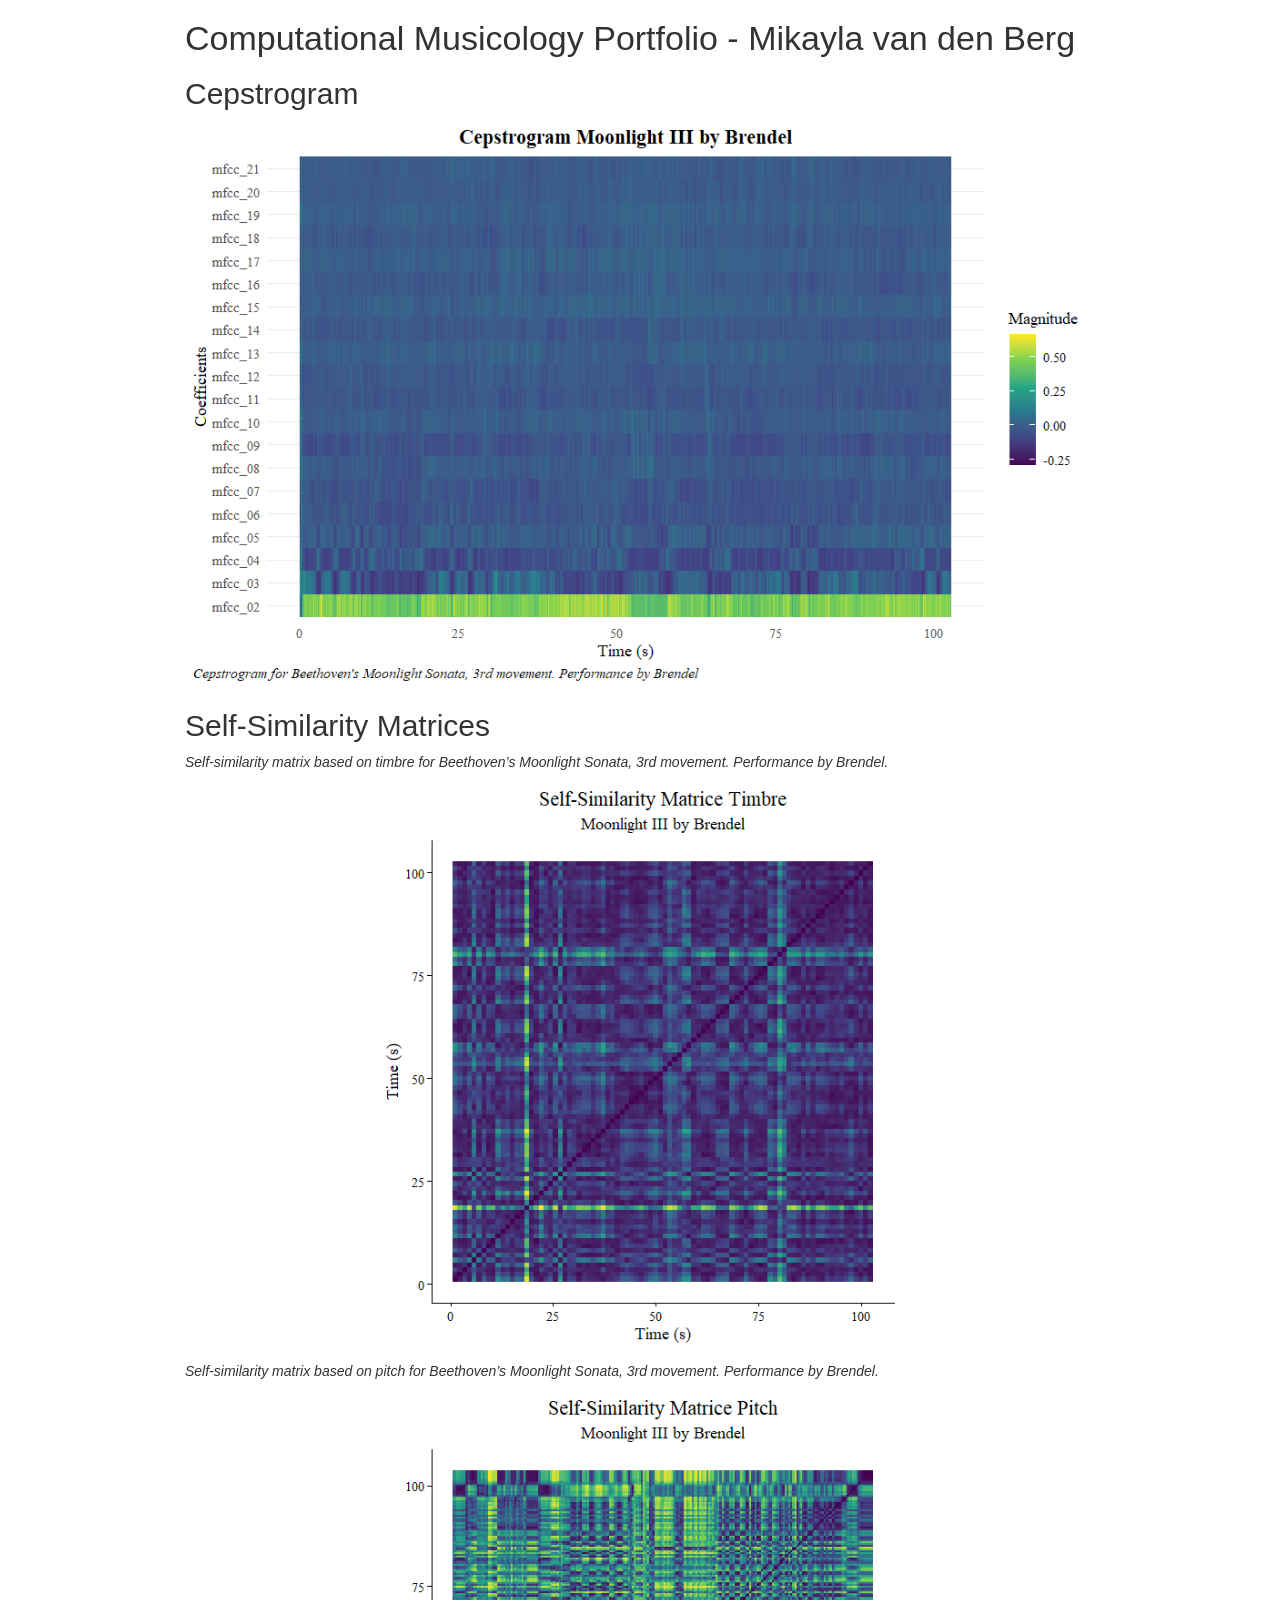
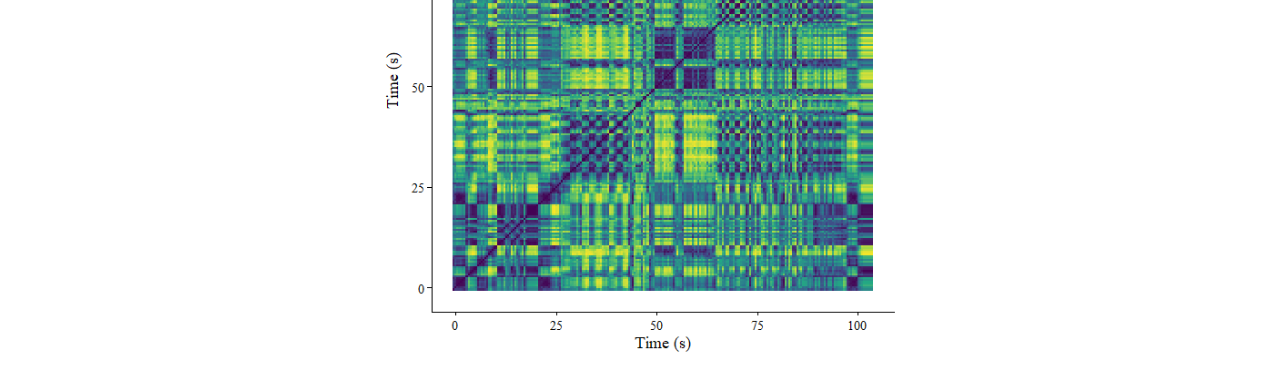
==== commit 98852541: "New cepstrogram" ====
--- a/README.html
+++ b/README.html
@@ -352,13 +352,11 @@
 </div>
 
 
-<div id="computational-musicology-mikayla-van-den-berg" class="section level1">
-<h1>Computational Musicology Mikayla van den Berg</h1>
+<div id="computational-musicology-portfolio---mikayla-van-den-berg" class="section level1">
+<h1>Computational Musicology Portfolio - Mikayla van den Berg</h1>
 <div id="cepstrogram" class="section level2">
 <h2>Cepstrogram</h2>
-<p><em>Cepstrogram for Beethoven’s Moonlight Sonata, 3rd movement.
-Performance by Brendel.</em></p>
-<p><img role="img" src="[data-uri]" /></p>
+<p><img role="img" src="[data-uri]" /></p>
 </div>
 <div id="self-similarity-matrices" class="section level2">
 <h2>Self-Similarity Matrices</h2>
@@ -367,7 +365,7 @@
 <p><img role="img" src="[data-uri]" /></p>
 <p><em>Self-similarity matrix based on pitch for Beethoven’s Moonlight
 Sonata, 3rd movement. Performance by Brendel.</em></p>
-<p><img role="img" src="[data-uri]" /></p>
+<p><img role="img" src="[data-uri]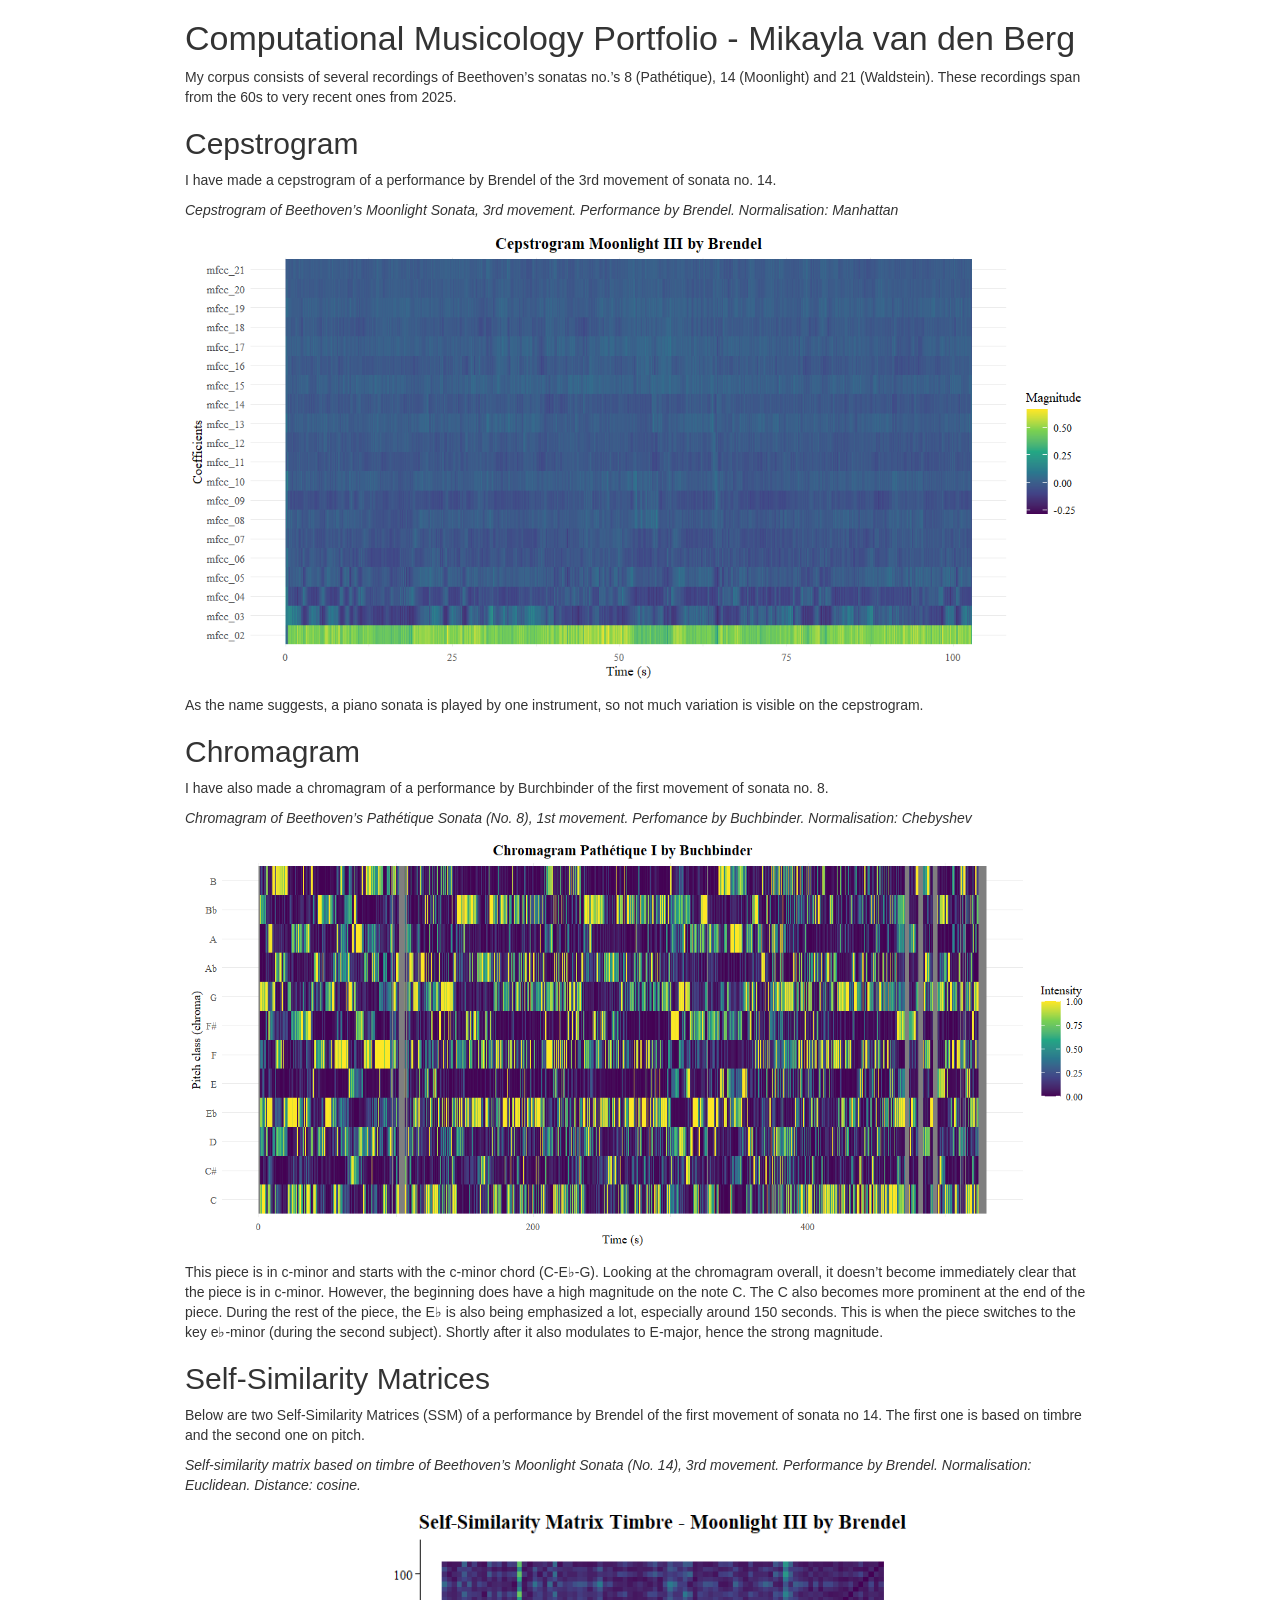
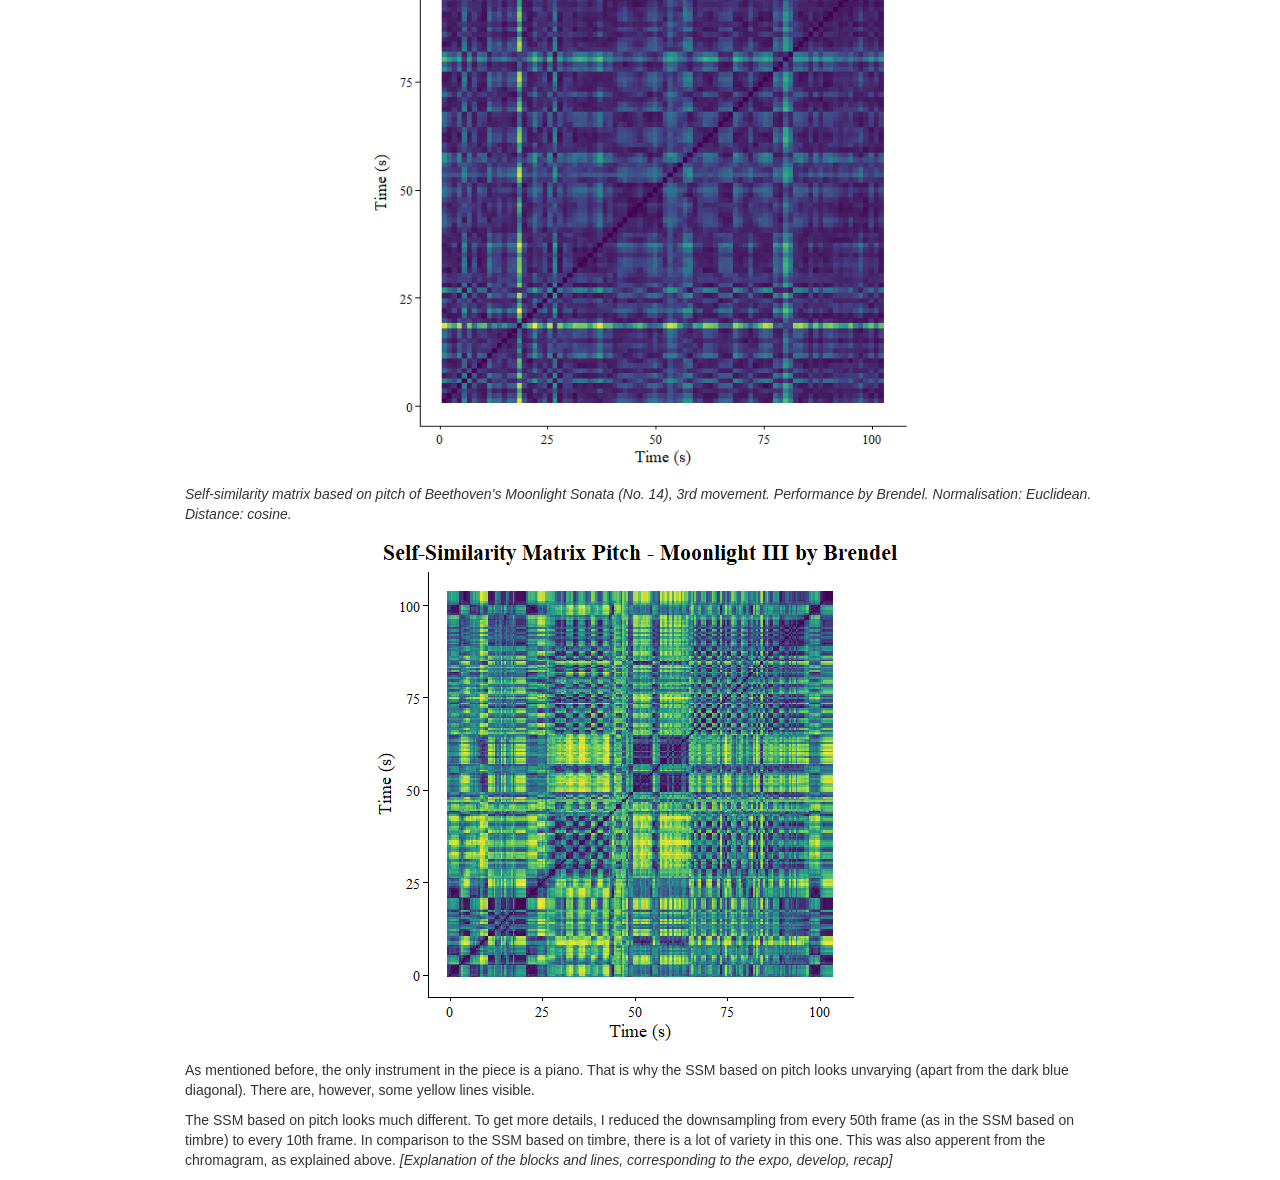
==== commit 7f7dac83: "Cepstro, chroma, SSM" ====
--- a/README.html
+++ b/README.html
@@ -354,18 +354,57 @@
 
 <div id="computational-musicology-portfolio---mikayla-van-den-berg" class="section level1">
 <h1>Computational Musicology Portfolio - Mikayla van den Berg</h1>
+<p>My corpus consists of several recordings of Beethoven’s sonatas no.’s
+8 (Pathétique), 14 (Moonlight) and 21 (Waldstein). These recordings span
+from the 60s to very recent ones from 2025.</p>
 <div id="cepstrogram" class="section level2">
 <h2>Cepstrogram</h2>
-<p><img role="img" src="[data-uri]" /></p>
+<p>I have made a cepstrogram of a performance by Brendel of the 3rd
+movement of sonata no. 14.</p>
+<p><em>Cepstrogram of Beethoven’s Moonlight Sonata, 3rd movement.
+Performance by Brendel. Normalisation: Manhattan</em></p>
+<p><img role="img" src="[data-uri]" /></p>
+<p>As the name suggests, a piano sonata is played by one instrument, so
+not much variation is visible on the cepstrogram.</p>
+</div>
+<div id="chromagram" class="section level2">
+<h2>Chromagram</h2>
+<p>I have also made a chromagram of a performance by Burchbinder of the
+first movement of sonata no. 8.</p>
+<p><em>Chromagram of Beethoven’s Pathétique Sonata (No. 8), 1st
+movement. Perfomance by Buchbinder. Normalisation: Chebyshev</em></p>
+<p><img role="img" src="[data-uri]" /></p>
+<p>This piece is in c-minor and starts with the c-minor chord (C-E♭-G).
+Looking at the chromagram overall, it doesn’t become immediately clear
+that the piece is in c-minor. However, the beginning does have a high
+magnitude on the note C. The C also becomes more prominent at the end of
+the piece. During the rest of the piece, the E♭ is also being emphasized
+a lot, especially around 150 seconds. This is when the piece switches to
+the key e♭-minor (during the second subject). Shortly after it also
+modulates to E-major, hence the strong magnitude.</p>
 </div>
 <div id="self-similarity-matrices" class="section level2">
 <h2>Self-Similarity Matrices</h2>
-<p><em>Self-similarity matrix based on timbre for Beethoven’s Moonlight
-Sonata, 3rd movement. Performance by Brendel.</em></p>
-<p><img role="img" src="[data-uri]" /></p>
-<p><em>Self-similarity matrix based on pitch for Beethoven’s Moonlight
-Sonata, 3rd movement. Performance by Brendel.</em></p>
-<p><img role="img" src="[data-uri]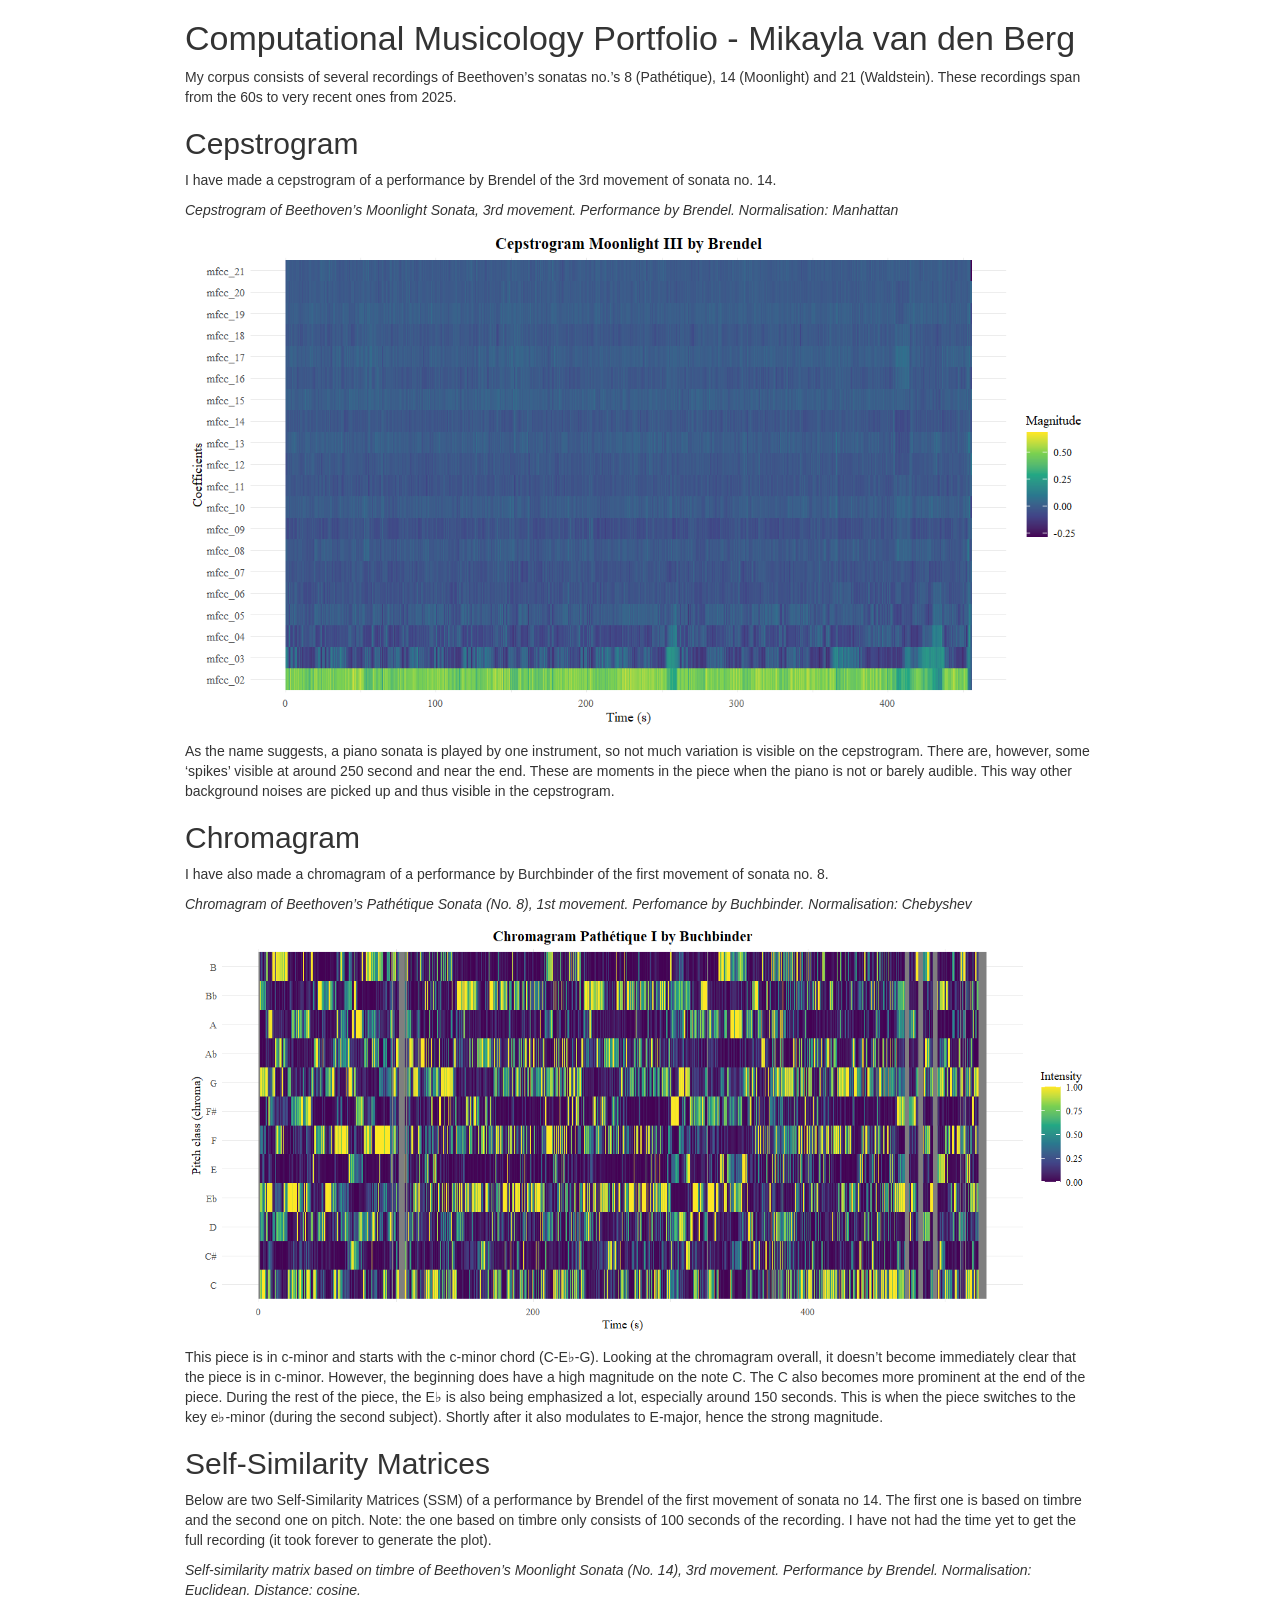
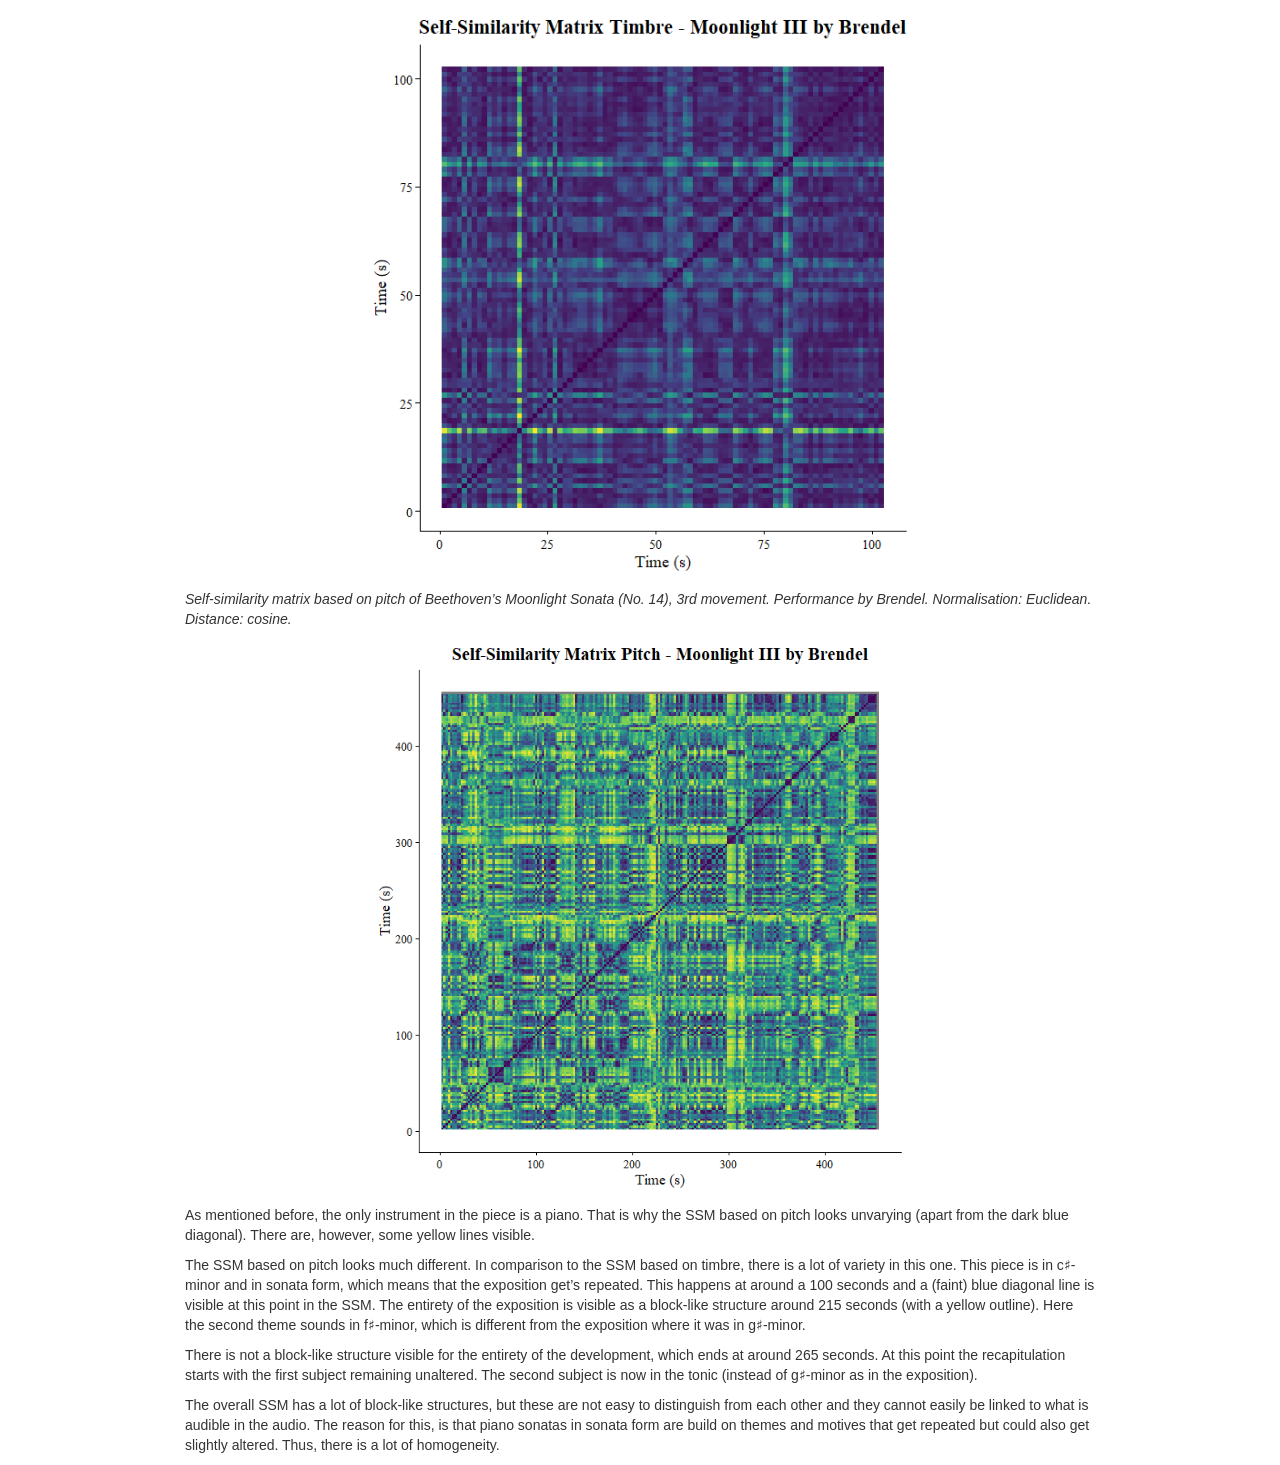
==== commit 0f8b9521: "Text" ====
--- a/README.html
+++ b/README.html
@@ -363,9 +363,13 @@
 movement of sonata no. 14.</p>
 <p><em>Cepstrogram of Beethoven’s Moonlight Sonata, 3rd movement.
 Performance by Brendel. Normalisation: Manhattan</em></p>
-<p><img role="img" src="[data-uri]" /></p>
+<p><img role="img" src="[data-uri]